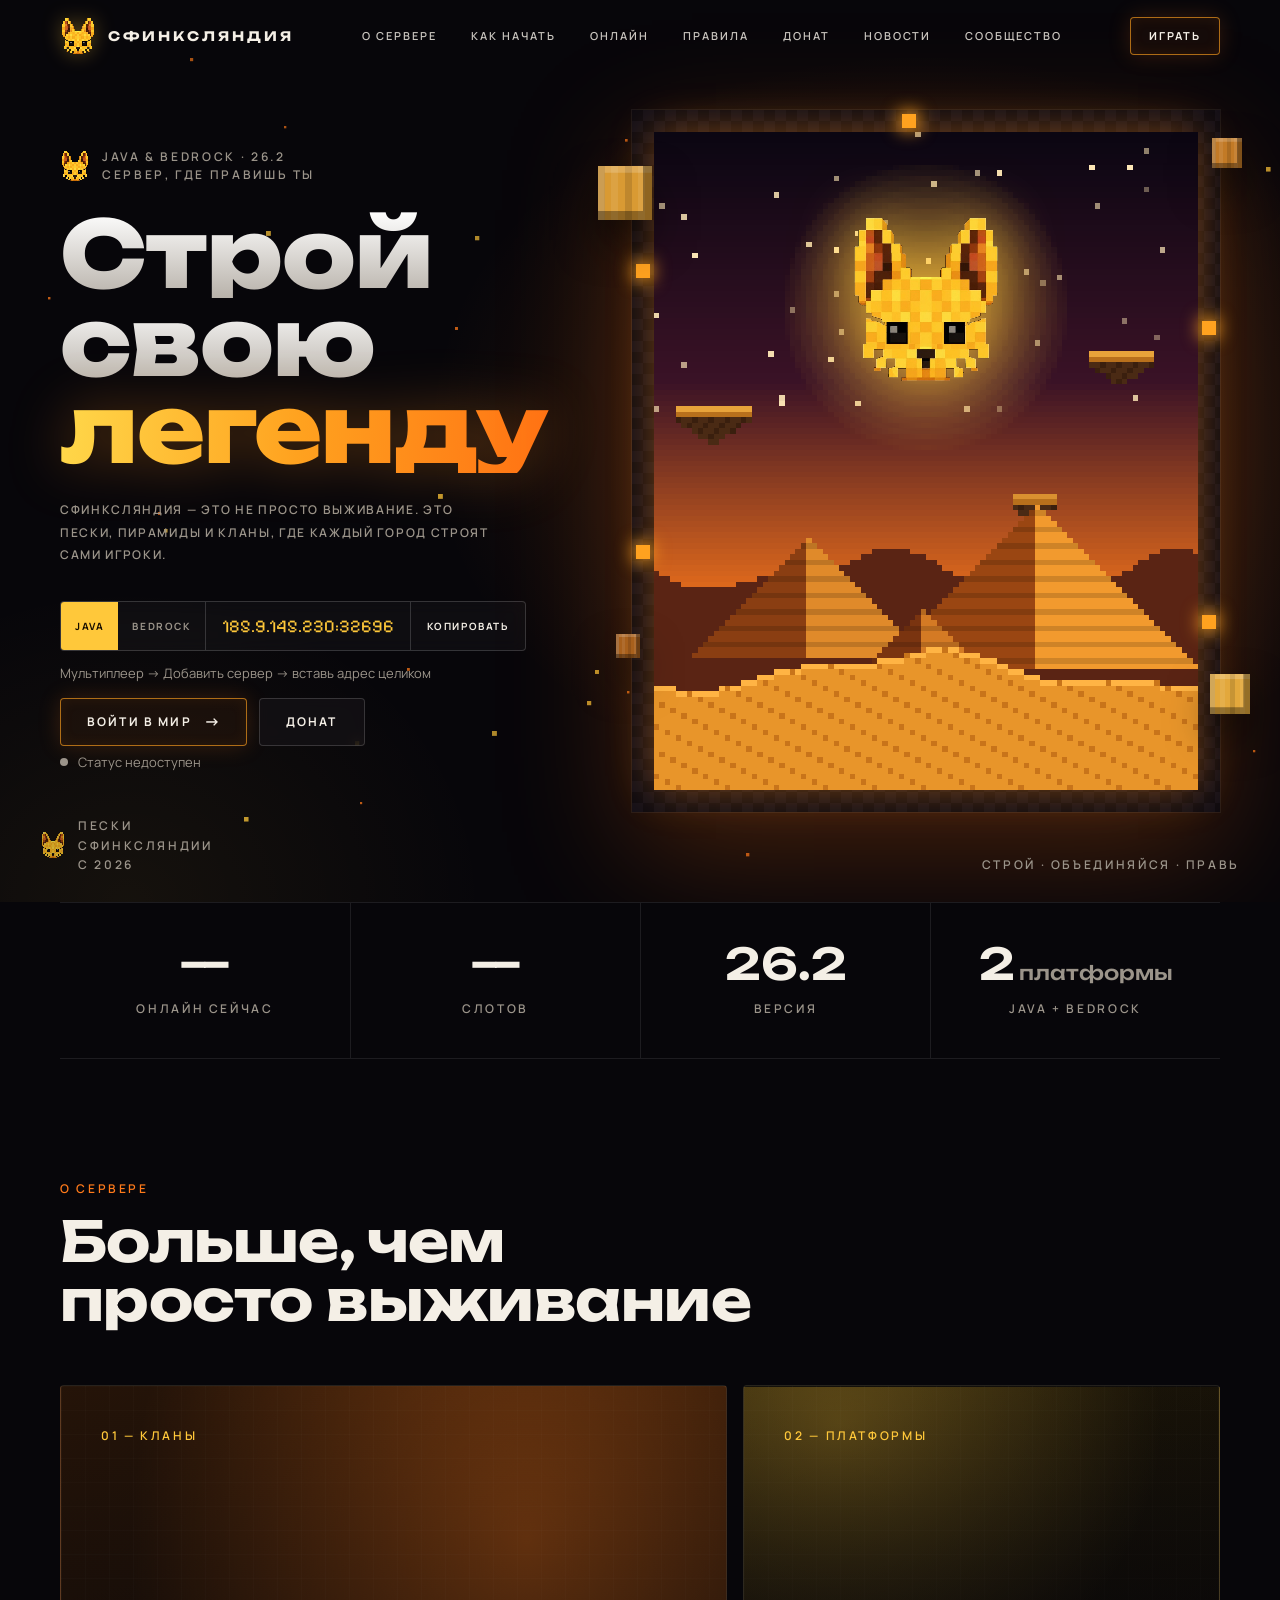
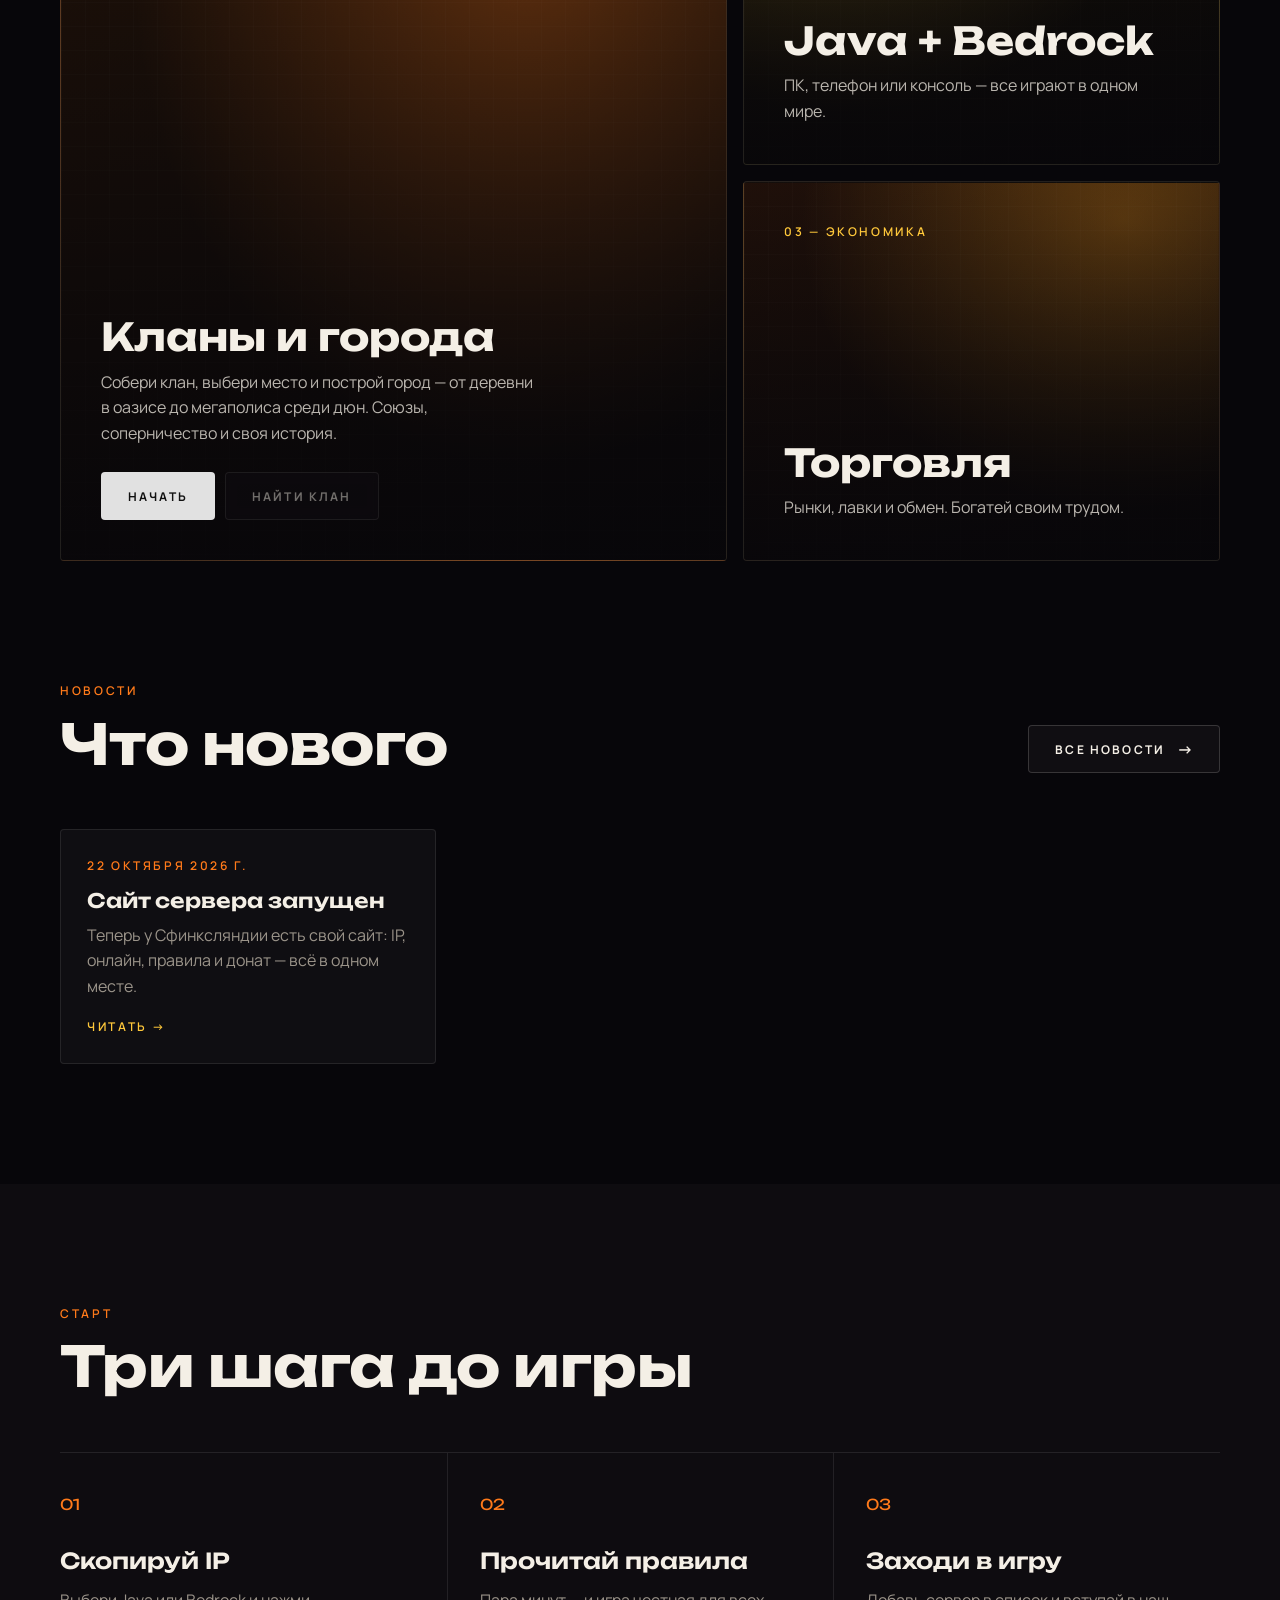
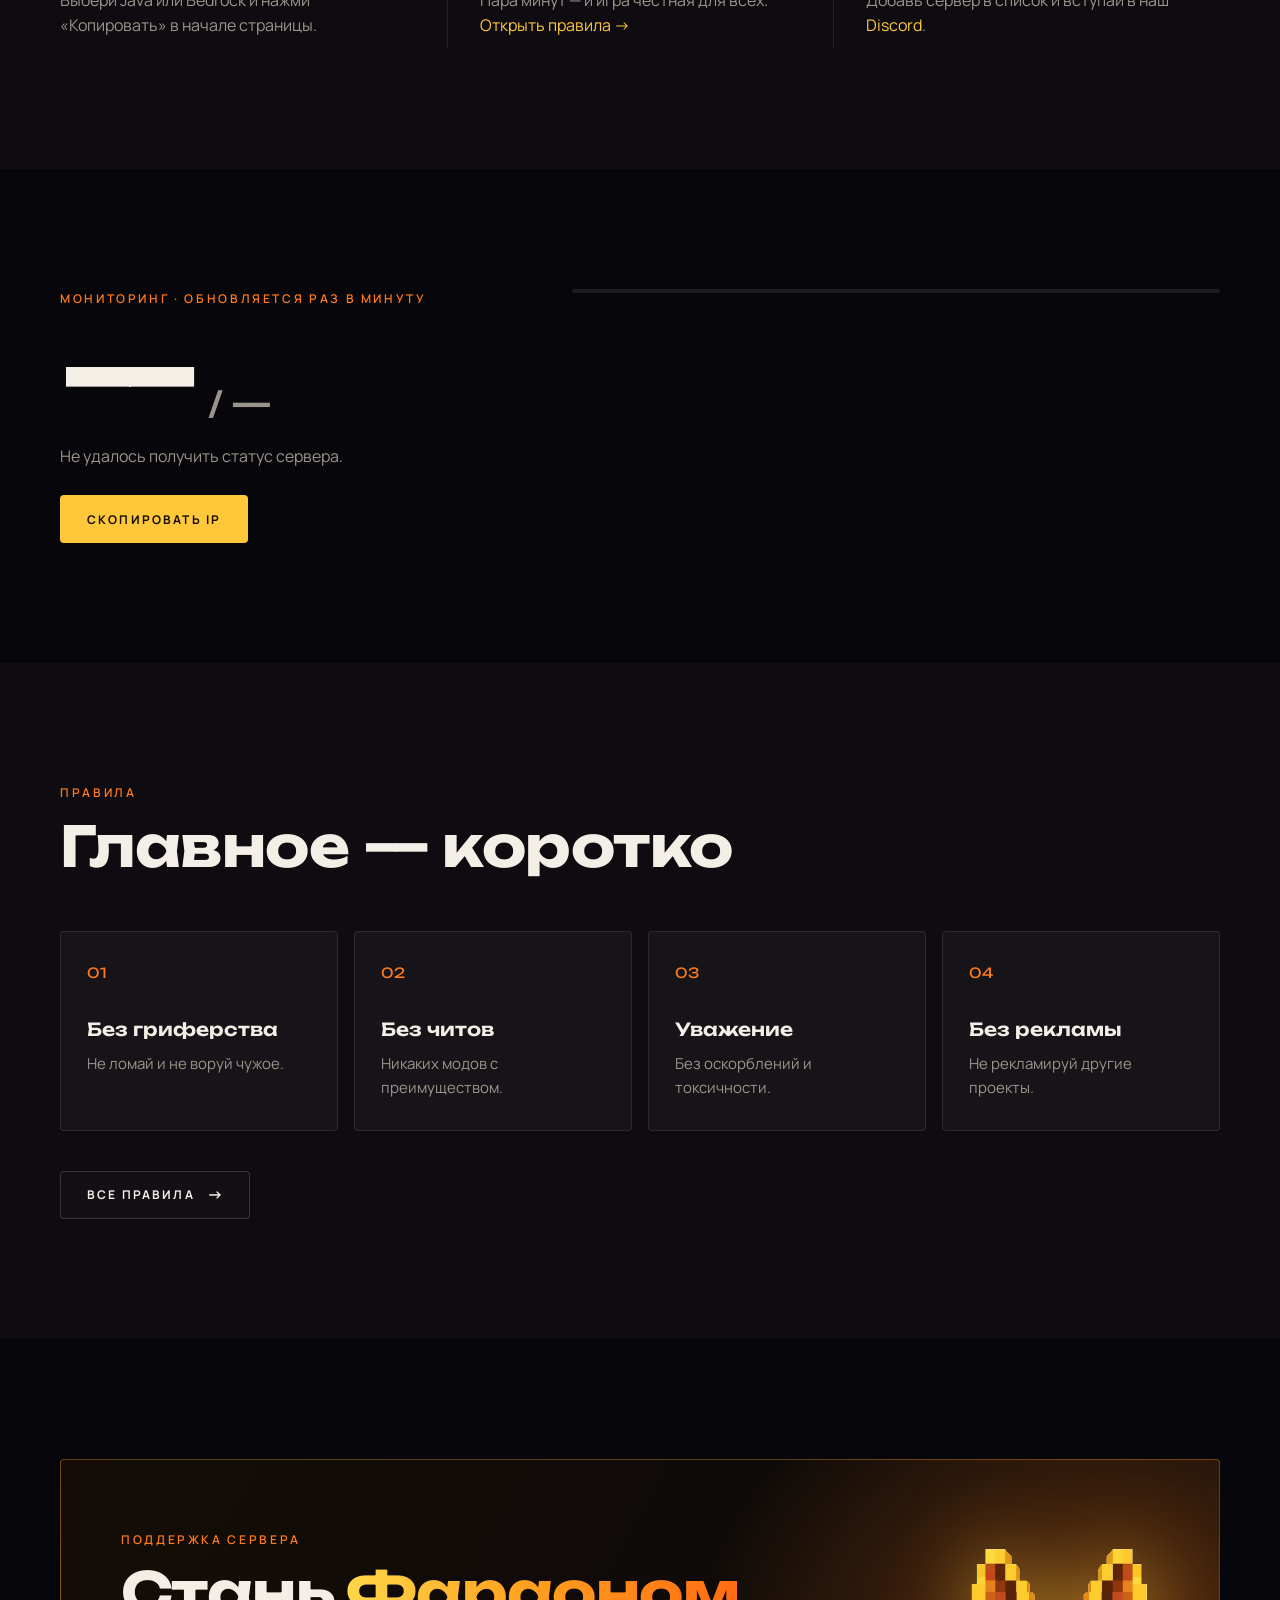
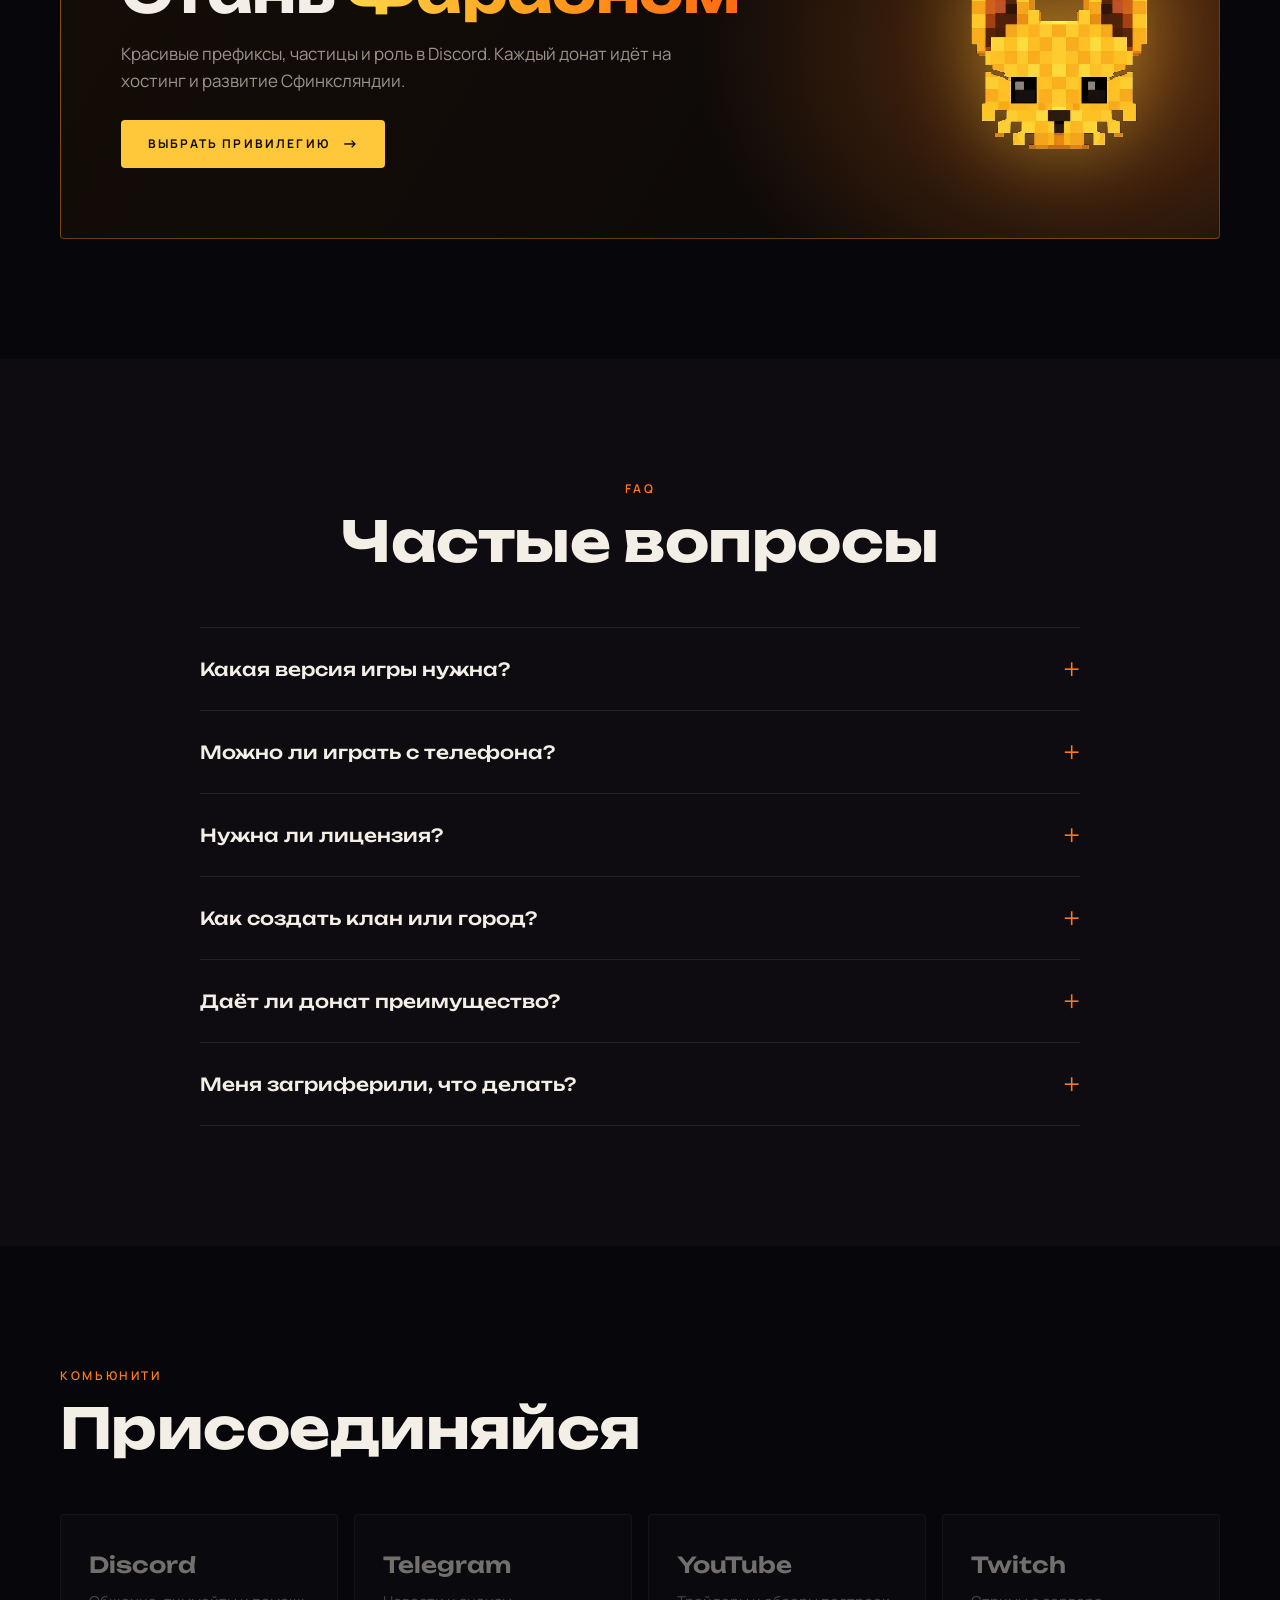
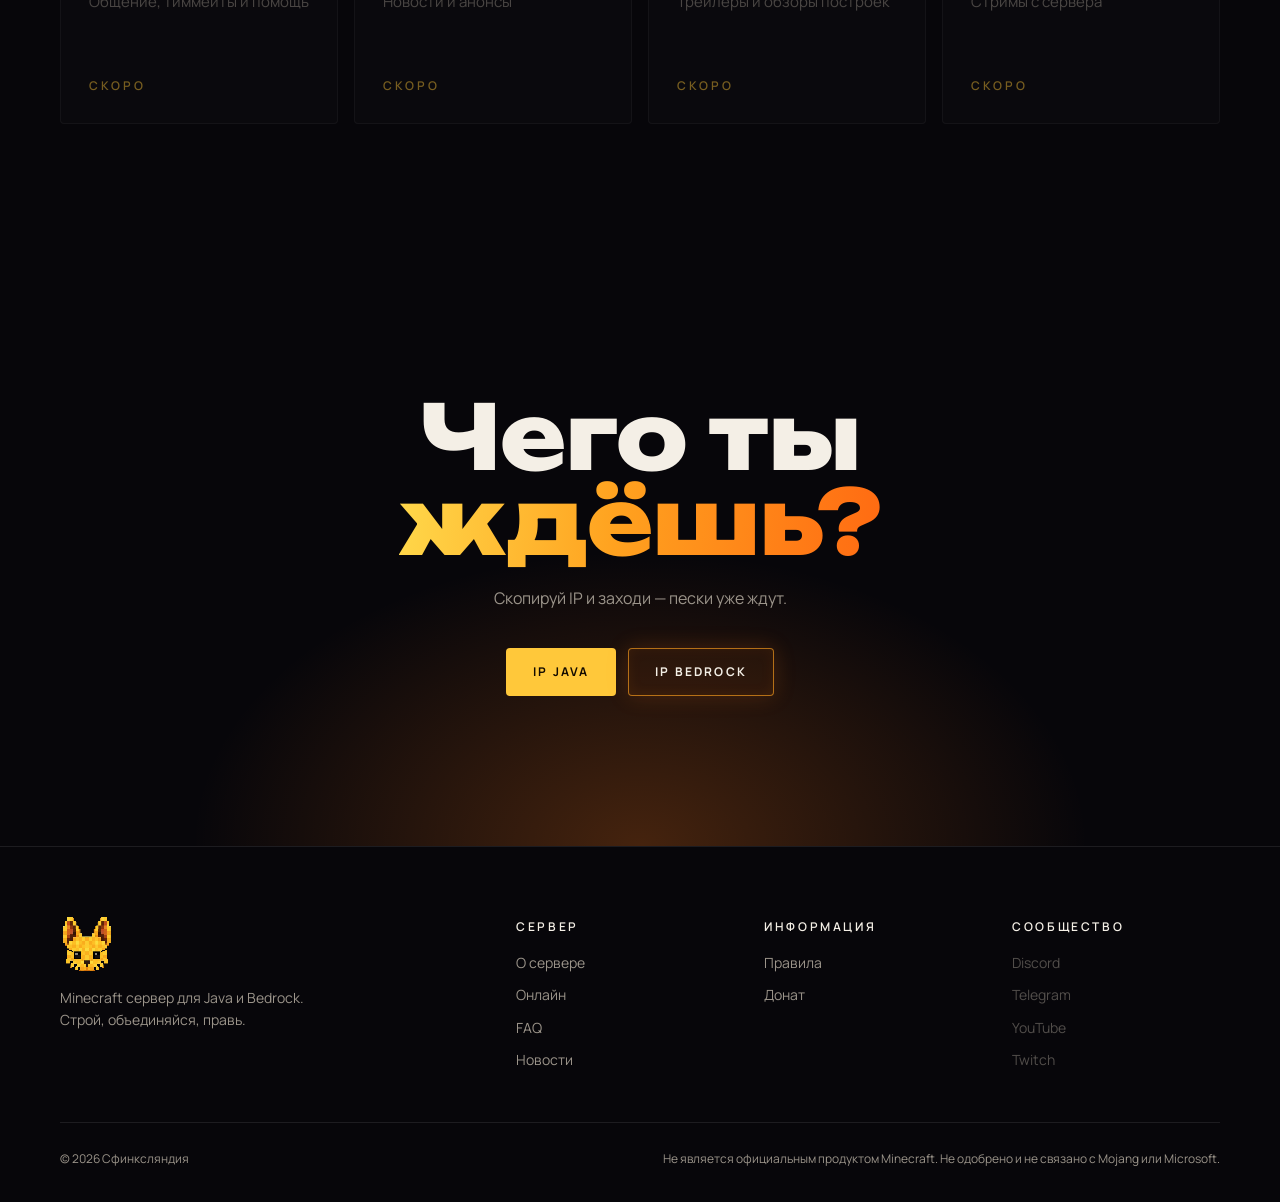
==== index.html @ c6acf118 "Сайт Сфинксляндии: главная, новости, правила, донат, админка Co-Authored-By: Claude Opus 5.5 <norepl" ====
<!doctype html>
<html lang="ru">
<head>
  <meta charset="utf-8">
  <meta name="viewport" content="width=device-width, initial-scale=1">
  <title>Сфинксляндия — Minecraft сервер</title>
  <meta name="description" content="Сфинксляндия — Minecraft сервер для Java и Bedrock. Выживание, кланы, города и своя легенда.">
  <meta name="theme-color" content="#07060a">
  <meta property="og:title" content="Сфинксляндия — Minecraft сервер">
  <meta property="og:image" content="img/logo.png">
  <link rel="icon" href="img/favicon.png" type="image/png">
  <link rel="apple-touch-icon" href="img/apple-touch-icon.png">
  <link rel="preconnect" href="https://fonts.googleapis.com">
  <link rel="preconnect" href="https://fonts.gstatic.com" crossorigin>
  <link href="https://fonts.googleapis.com/css2?family=Manrope:wght@400;500;600;700&family=Pixelify+Sans:wght@500&family=Unbounded:wght@500;600;700;800&display=swap" rel="stylesheet">
  <link rel="stylesheet" href="style.css">
</head>
<body>

<!-- ================= ШАПКА ================= -->
<header class="header">
  <div class="wrap">
    <a class="logo" href="index.html"><img src="img/logo.png" alt=""><span>Сфинксляндия</span></a>
    <nav class="nav" id="nav">
      <a href="#about">О сервере</a>
      <a href="#start">Как начать</a>
      <a href="#online">Онлайн</a>
      <a href="rules.html">Правила</a>
      <a href="donate.html">Донат</a>
      <a href="news.html">Новости</a>
      <a href="#community">Сообщество</a>
    </nav>
    <div class="header__right">
      <a class="btn btn--ghost" href="#play">Играть</a>
      <button class="burger" id="burger" aria-label="Меню"><span></span><span></span><span></span></button>
    </div>
  </div>
</header>

<!-- ================= HERO ================= -->
<section class="hero" id="play">
  <div class="hero__bg"></div>
  <canvas class="embers" id="embers"></canvas>

  <div class="wrap">
    <div>
      <div class="hero__badge caps">
        <img src="img/logo.png" alt="">
        <span>Java &amp; Bedrock · <span data-version></span><br><span data-t="hero.badge"></span></span>
      </div>
      <h1 class="hero__title">
        <span class="l1" data-t="hero.line1"></span>
        <span class="l1" data-t="hero.line2"></span>
        <span class="l2" data-t="hero.accent"></span>
      </h1>
      <p class="hero__text" data-t="hero.text"></p>

      <div class="ip-pill">
        <div class="ip-pill__tabs">
          <button class="ip-tab active" data-edition="java">Java</button>
          <button class="ip-tab" data-edition="bedrock">Bedrock</button>
        </div>
        <div class="ip-value" id="ip-value">—</div>
        <button class="ip-copy" data-copy="current">Копировать</button>
      </div>
      <p class="ip-hint" id="ip-hint"></p>
      <div class="hero__actions">
        <a class="btn btn--ghost" href="#start">Войти в мир <span class="arr">→</span></a>
        <a class="btn btn--dark" href="donate.html">Донат</a>
      </div>
      <div class="status"><span class="dot"></span><span id="status-text">Проверяем сервер…</span></div>
    </div>

    <div class="portal-wrap" aria-hidden="true">
      <div class="portal">
        <div class="portal__inner">
          <canvas id="scene"></canvas>
          <img class="portal__logo" src="img/logo.png" alt="">
        </div>
      </div>
      <i class="gem" style="left:4px;top:22%"></i>
      <i class="gem" style="left:4px;top:62%"></i>
      <i class="gem" style="right:4px;top:30%"></i>
      <i class="gem" style="right:4px;top:72%"></i>
      <i class="gem" style="left:46%;top:4px"></i>
      <span class="cube" style="--s:54px;left:-34px;top:8%"></span>
      <span class="cube" style="--s:30px;right:-22px;top:4%;animation-delay:-2s;--c:#c27a26"></span>
      <span class="cube" style="--s:40px;right:-30px;bottom:14%;animation-delay:-4s;--c:#e3a83c"></span>
      <span class="cube" style="--s:24px;left:-16px;bottom:22%;animation-delay:-1s;--c:#a8601c"></span>
    </div>
  </div>

  <div class="hero__corner hero__corner--l caps"><img src="img/logo.png" alt=""><span>Пески<br>Сфинксляндии<br>с 2026</span></div>
  <div class="hero__corner hero__corner--r caps">Строй · Объединяйся · Правь</div>
</section>

<!-- ================= ЦИФРЫ ================= -->
<div class="wrap">
  <div class="specs reveal">
    <div class="spec"><div class="spec__num" id="spec-online">—</div><div class="spec__label caps">онлайн сейчас</div></div>
    <div class="spec"><div class="spec__num" id="spec-max">—</div><div class="spec__label caps">слотов</div></div>
    <div class="spec"><div class="spec__num" data-version>—</div><div class="spec__label caps">версия</div></div>
    <div class="spec"><div class="spec__num">2<small>платформы</small></div><div class="spec__label caps">Java + Bedrock</div></div>
  </div>
</div>

<!-- ================= О СЕРВЕРЕ ================= -->
<section class="section" id="about">
  <div class="wrap">
    <div class="head reveal">
      <span class="head__label caps">О сервере</span>
      <h2 class="head__title">Больше, чем<br>просто выживание</h2>
    </div>

    <div class="showcase" id="features"></div>
  </div>
</section>

<!-- ================= НОВОСТИ ================= -->
<section class="section" id="news" style="padding-top:0">
  <div class="wrap">
    <div class="head head-row reveal">
      <div>
        <span class="head__label caps">Новости</span>
        <h2 class="head__title">Что нового</h2>
      </div>
      <a class="btn btn--dark" href="news.html">Все новости <span class="arr">→</span></a>
    </div>
    <div class="news-grid" id="news-list"></div>
  </div>
</section>

<!-- ================= КАК НАЧАТЬ ================= -->
<section class="section section--alt" id="start">
  <div class="wrap">
    <div class="head reveal">
      <span class="head__label caps">Старт</span>
      <h2 class="head__title">Три шага до игры</h2>
    </div>
    <div class="steps reveal">
      <div class="step">
        <div class="step__num">01</div>
        <h3>Скопируй IP</h3>
        <p>Выбери Java или Bedrock и нажми «Копировать» в начале страницы.</p>
      </div>
      <div class="step">
        <div class="step__num">02</div>
        <h3>Прочитай правила</h3>
        <p>Пара минут — и игра честная для всех. <a href="rules.html">Открыть правила →</a></p>
      </div>
      <div class="step">
        <div class="step__num">03</div>
        <h3>Заходи в игру</h3>
        <p>Добавь сервер в список и вступай в наш <a data-link="discord">Discord</a>.</p>
      </div>
    </div>
  </div>
</section>

<!-- ================= ОНЛАЙН ================= -->
<section class="section" id="online">
  <div class="wrap">
    <div class="online">
      <div class="reveal">
        <span class="head__label caps">Мониторинг · обновляется раз в минуту</span>
        <div class="online__big" id="online-big">—<small> / —</small></div>
        <p class="online__motd" id="online-motd">Загружаем…</p>
        <button class="btn btn--primary" data-copy="java">Скопировать IP</button>
      </div>
      <div class="reveal">
        <div class="bar"><div class="bar__fill" id="bar-fill"></div></div>
        <div class="players" id="players"></div>
      </div>
    </div>
  </div>
</section>

<!-- ================= ПРАВИЛА ================= -->
<section class="section section--alt" id="rules">
  <div class="wrap">
    <div class="head reveal">
      <span class="head__label caps">Правила</span>
      <h2 class="head__title">Главное — коротко</h2>
    </div>
    <div class="rules-grid reveal" id="rules-short"></div>
    <a class="btn btn--dark" href="rules.html">Все правила <span class="arr">→</span></a>
  </div>
</section>

<!-- ================= ДОНАТ-БАННЕР ================= -->
<section class="section">
  <div class="wrap">
    <div class="donate-banner reveal">
      <div>
        <span class="head__label caps" data-t="banner.label"></span>
        <h2 class="head__title"><span data-t="banner.title"></span> <span class="grad-text" data-t="banner.accent"></span></h2>
        <p class="head__sub" data-t="banner.text"></p>
        <div class="tile__actions"><a class="btn btn--primary" href="donate.html">Выбрать привилегию <span class="arr">→</span></a></div>
      </div>
      <img src="img/logo.png" alt="">
    </div>
  </div>
</section>

<!-- ================= FAQ ================= -->
<section class="section section--alt" id="faq">
  <div class="wrap">
    <div class="head head--center reveal">
      <span class="head__label caps">FAQ</span>
      <h2 class="head__title">Частые вопросы</h2>
    </div>
    <div class="faq reveal" id="faq-list"></div>
  </div>
</section>

<!-- ================= СООБЩЕСТВО ================= -->
<section class="section" id="community">
  <div class="wrap">
    <div class="head reveal">
      <span class="head__label caps">Комьюнити</span>
      <h2 class="head__title">Присоединяйся</h2>
    </div>
    <div class="socials reveal">
      <a class="social" data-link="discord"><span class="social__name">Discord</span><span class="social__desc">Общение, тиммейты и помощь</span><span class="social__go caps">Перейти →</span></a>
      <a class="social" data-link="telegram"><span class="social__name">Telegram</span><span class="social__desc">Новости и анонсы</span><span class="social__go caps">Перейти →</span></a>
      <a class="social" data-link="youtube"><span class="social__name">YouTube</span><span class="social__desc">Трейлеры и обзоры построек</span><span class="social__go caps">Перейти →</span></a>
      <a class="social" data-link="twitch"><span class="social__name">Twitch</span><span class="social__desc">Стримы с сервера</span><span class="social__go caps">Перейти →</span></a>
    </div>
  </div>
</section>

<!-- ================= CTA ================= -->
<section class="cta">
  <div class="wrap reveal">
    <h2>Чего ты<br><span class="grad-text">ждёшь?</span></h2>
    <p>Скопируй IP и заходи — пески уже ждут.</p>
    <div class="btns">
      <button class="btn btn--primary" data-copy="java">IP Java</button>
      <button class="btn btn--ghost" data-copy="bedrock">IP Bedrock</button>
    </div>
  </div>
</section>

<!-- ================= ПОДВАЛ ================= -->
<footer class="footer">
  <div class="wrap">
    <div class="footer__grid">
      <div class="footer__brand">
        <img src="img/logo.png" alt="">
        <p>Minecraft сервер для Java и Bedrock.<br>Строй, объединяйся, правь.</p>
      </div>
      <div><h4 class="caps">Сервер</h4><ul><li><a href="#about">О сервере</a></li><li><a href="#online">Онлайн</a></li><li><a href="#faq">FAQ</a></li><li><a href="news.html">Новости</a></li></ul></div>
      <div><h4 class="caps">Информация</h4><ul><li><a href="rules.html">Правила</a></li><li><a href="donate.html">Донат</a></li></ul></div>
      <div><h4 class="caps">Сообщество</h4><ul><li><a data-link="discord">Discord</a></li><li><a data-link="telegram">Telegram</a></li><li><a data-link="youtube">YouTube</a></li><li><a data-link="twitch">Twitch</a></li></ul></div>
    </div>
    <div class="footer__bottom">
      <span>© 2026 Сфинксляндия</span>
      <span>Не является официальным продуктом Minecraft. Не одобрено и не связано с Mojang или Microsoft.</span>
    </div>
  </div>
</footer>

<div class="toast" id="toast"></div>
<script>
  /* Загружаем свежий контент (без кэша) и затем скрипт сайта */
  (function () { var v = Date.now(), c = document.createElement("script");
    c.src = "data/content.js?v=" + v;
    c.onload = c.onerror = function () { var m = document.createElement("script"); m.src = "script.js?v=" + v; document.body.appendChild(m); };
    document.body.appendChild(c); })();
</script>
</body>
</html>
---- style.css ----
/* =========================================================
   Сфинксляндия — стили сайта
   Цвета и шрифты меняются здесь, в :root
   ========================================================= */
:root {
  --bg: #07060a;
  --bg-2: #0e0c10;
  --panel: rgba(255,255,255,.035);
  --line: rgba(255,255,255,.09);
  --line-2: rgba(255,255,255,.16);
  --text: #f4efe6;
  --muted: #9b948a;
  --yellow: #ffc83a;
  --orange: #ff7a1a;
  --amber: #ffa21f;
  --green: #4fd36b;
  --red: #ff5050;
  --grad: linear-gradient(95deg, #ffd84a 0%, #ffa21f 45%, #ff6a12 100%);
  --head: "Unbounded", "Arial Black", sans-serif;
  --body: "Manrope", system-ui, -apple-system, "Segoe UI", sans-serif;
  --pixel: "Pixelify Sans", "Courier New", monospace;
  --wrap: 1240px;
  --r: 4px;
}

* { box-sizing: border-box; margin: 0; padding: 0; }
html { scroll-behavior: smooth; }
body {
  background: var(--bg); color: var(--text);
  font-family: var(--body); font-size: 16px; line-height: 1.6;
  -webkit-font-smoothing: antialiased; overflow-x: hidden;
}
img, svg, canvas { display: block; max-width: 100%; }
a { color: inherit; text-decoration: none; }
button { font: inherit; color: inherit; }
.wrap { width: 100%; max-width: var(--wrap); margin: 0 auto; padding: 0 16px; }
@media (min-width: 760px) { .wrap { padding: 0 40px; } }

.caps { text-transform: uppercase; letter-spacing: .22em; font-size: 12px; font-weight: 600; }
.muted { color: var(--muted); }
.grad-text { background: var(--grad); -webkit-background-clip: text; background-clip: text; color: transparent; }

/* ---------- Кнопки ---------- */
.btn {
  display: inline-flex; align-items: center; justify-content: center; gap: 12px;
  min-height: 48px; padding: 0 26px; border-radius: var(--r); border: 1px solid transparent;
  text-transform: uppercase; letter-spacing: .18em; font-size: 12px; font-weight: 700;
  cursor: pointer; transition: background .2s, border-color .2s, color .2s, box-shadow .2s, transform .1s;
  white-space: nowrap;
}
.btn:active { transform: translateY(1px); }
.btn--primary { background: var(--yellow); color: #140c00; }
.btn--primary:hover { background: #ffd65e; box-shadow: 0 0 30px rgba(255,200,58,.35); }
.btn--ghost { border-color: rgba(255,162,31,.65); color: var(--text); background: rgba(255,122,26,.06); box-shadow: 0 0 22px rgba(255,122,26,.18), inset 0 0 14px rgba(255,122,26,.08); }
.btn--ghost:hover { border-color: var(--yellow); box-shadow: 0 0 34px rgba(255,162,31,.35), inset 0 0 18px rgba(255,122,26,.14); }
.btn--light { background: rgba(255,255,255,.88); color: #111; }
.btn--light:hover { background: #fff; }
.btn--dark { background: rgba(20,18,22,.75); color: var(--text); border-color: var(--line-2); backdrop-filter: blur(6px); }
.btn--dark:hover { border-color: var(--text); }
.btn .arr { font-size: 16px; letter-spacing: 0; transition: transform .2s; }
.btn:hover .arr { transform: translateX(4px); }
.btn--block { width: 100%; }

/* ---------- Шапка ---------- */
.header { position: fixed; inset: 0 0 auto; z-index: 60; transition: background .3s, border-color .3s; border-bottom: 1px solid transparent; }
.header.scrolled, .header.solid { background: rgba(7,6,10,.82); backdrop-filter: blur(14px); border-color: var(--line); }
.header .wrap { display: flex; align-items: center; justify-content: space-between; height: 72px; gap: 20px; }
.logo { display: flex; align-items: center; gap: 12px; }
.logo img { width: 36px; height: 36px; image-rendering: pixelated; filter: drop-shadow(0 0 10px rgba(255,200,58,.35)); }
.logo span { font-family: var(--head); font-weight: 700; font-size: 13px; letter-spacing: .24em; text-transform: uppercase; }
.nav { display: flex; gap: 6px; }
.nav a { padding: 8px 14px; border-radius: var(--r); text-transform: uppercase; letter-spacing: .18em; font-size: 11px; font-weight: 600; color: rgba(244,239,230,.82); transition: background .2s, color .2s; }
.nav a:hover { background: rgba(255,255,255,.07); color: var(--text); }
.nav a.active { color: var(--yellow); }
.header__right { display: flex; align-items: center; gap: 10px; }
.header__right .btn { min-height: 38px; padding: 0 18px; font-size: 11px; }
.burger { display: none; width: 42px; height: 38px; background: rgba(255,255,255,.06); border: 0; border-radius: var(--r); cursor: pointer; }
.burger span { display: block; width: 18px; height: 2px; background: var(--text); margin: 4px auto; }

/* ---------- HERO ---------- */
.hero { position: relative; min-height: 100vh; min-height: 100svh; display: flex; align-items: center; overflow: hidden; padding: 110px 0 90px; }
.hero__bg { position: absolute; inset: 0; z-index: 0;
  background:
    radial-gradient(ellipse 55% 60% at 72% 48%, rgba(255,122,26,.20), transparent 70%),
    radial-gradient(ellipse 40% 50% at 10% 100%, rgba(255,200,58,.06), transparent 70%),
    var(--bg); }
.embers { position: absolute; inset: 0; width: 100%; height: 100%; z-index: 1; pointer-events: none; }
.hero .wrap { position: relative; z-index: 2; display: grid; grid-template-columns: minmax(0, .95fr) minmax(0, 1.05fr); gap: 40px; align-items: center; }

.hero__badge { display: flex; align-items: center; gap: 12px; margin-bottom: 26px; color: var(--muted); line-height: 1.5; }
.hero__badge img { width: 30px; height: 30px; image-rendering: pixelated; }
.hero__title { font-family: var(--head); font-weight: 800; line-height: .95; letter-spacing: -.01em; font-size: clamp(46px, 7.2vw, 104px); margin-bottom: 26px; }
.hero__title .l1 { background: linear-gradient(180deg, #ffffff, #b8b2aa); -webkit-background-clip: text; background-clip: text; color: transparent; display: block; }
.hero__title .l2 { display: block; background: var(--grad); -webkit-background-clip: text; background-clip: text; color: transparent; filter: drop-shadow(0 0 28px rgba(255,140,30,.35)); }
.hero__text { max-width: 440px; color: var(--muted); text-transform: uppercase; letter-spacing: .14em; font-size: 12px; font-weight: 600; line-height: 1.9; margin-bottom: 34px; }

.ip-pill { display: inline-flex; align-items: stretch; border: 1px solid var(--line-2); border-radius: var(--r); overflow: hidden; background: rgba(255,255,255,.03); backdrop-filter: blur(8px); max-width: 100%; }
.ip-pill__tabs { display: flex; border-right: 1px solid var(--line-2); }
.ip-tab { padding: 0 14px; background: none; border: 0; cursor: pointer; text-transform: uppercase; letter-spacing: .16em; font-size: 10px; font-weight: 700; color: var(--muted); }
.ip-tab.active { color: #140c00; background: var(--yellow); }
.ip-value { display: flex; align-items: center; padding: 0 16px; font-family: var(--pixel); font-size: 18px; color: var(--yellow); white-space: nowrap; min-width: 0; overflow-x: auto; }
.ip-copy { padding: 0 16px; border: 0; border-left: 1px solid var(--line-2); background: none; cursor: pointer; text-transform: uppercase; letter-spacing: .16em; font-size: 10px; font-weight: 700; min-height: 48px; }
.ip-copy:hover { background: rgba(255,255,255,.07); }
.hero__actions { display: flex; flex-wrap: wrap; gap: 12px; margin-top: 14px; }
.ip-hint { color: var(--muted); font-size: 13px; margin-top: 12px; min-height: 20px; }
.status { display: inline-flex; align-items: center; gap: 10px; font-size: 13px; color: var(--muted); margin-top: 6px; }
.dot { width: 8px; height: 8px; border-radius: 50%; background: var(--muted); flex: none; }
.dot.on { background: var(--green); box-shadow: 0 0 10px var(--green); animation: pulse 2s infinite; }
.dot.off { background: var(--red); }
@keyframes pulse { 50% { opacity: .45; } }

/* Портал */
.portal-wrap { position: relative; aspect-ratio: 5 / 6; max-height: 78vh; width: 100%; margin-left: auto; }
.portal {
  position: absolute; inset: 0; padding: 22px;
  background:
    repeating-conic-gradient(#141018 0 25%, #0d0a10 0 50%) 0 0 / 22px 22px;
  box-shadow: 0 0 0 1px rgba(255,255,255,.06), 0 40px 120px rgba(255,110,20,.25);
}
.gem { position: absolute; width: 14px; height: 14px; background: var(--amber); box-shadow: 0 0 16px 4px rgba(255,162,31,.7); z-index: 2; animation: gem 3s ease-in-out infinite; }
@keyframes gem { 50% { box-shadow: 0 0 6px 1px rgba(255,162,31,.4); opacity: .75; } }
.portal__inner { position: relative; width: 100%; height: 100%; overflow: hidden; box-shadow: inset 0 0 60px rgba(0,0,0,.6), 0 0 40px rgba(255,140,30,.45); }
.portal__inner canvas { width: 100%; height: 100%; image-rendering: pixelated; }
.portal__logo { position: absolute; left: 50%; top: 13%; width: 30%; transform: translateX(-50%); image-rendering: pixelated; filter: drop-shadow(0 0 30px rgba(255,200,58,.75)); animation: float 5s ease-in-out infinite; }
@keyframes float { 50% { transform: translate(-50%, -12px); } }
.cube { position: absolute; z-index: 3; width: var(--s, 40px); height: var(--s, 40px); animation: drift 7s ease-in-out infinite;
  background:
    linear-gradient(90deg, rgba(0,0,0,.12) 25%, transparent 25% 50%, rgba(255,255,255,.08) 50% 75%, transparent 75%) 0 0 / 50% 50%,
    var(--c, #d99a33);
  box-shadow: inset calc(var(--s, 40px) / -6) calc(var(--s, 40px) / -6) 0 rgba(0,0,0,.35), inset calc(var(--s, 40px) / 8) calc(var(--s, 40px) / 8) 0 rgba(255,255,255,.18), 0 20px 40px rgba(0,0,0,.5); }
@keyframes drift { 50% { transform: translateY(-16px) rotate(4deg); } }

.hero__corner { position: absolute; z-index: 2; bottom: 28px; color: var(--muted); }
.hero__corner--l { left: 40px; display: flex; gap: 12px; align-items: center; line-height: 1.6; }
.hero__corner--r { right: 40px; }
.hero__corner--l img { width: 26px; opacity: .8; image-rendering: pixelated; }

/* ---------- Секции ---------- */
.section { padding: 120px 0; position: relative; }
.section--alt { background: var(--bg-2); }
.head { margin-bottom: 56px; }
.head--center { text-align: center; }
.head__label { color: var(--orange); margin-bottom: 14px; display: block; }
.head__title { font-family: var(--head); font-weight: 700; font-size: clamp(30px, 4.4vw, 56px); line-height: 1.05; letter-spacing: -.01em; }
.head__sub { color: var(--muted); max-width: 560px; margin-top: 18px; font-size: 17px; }
.head--center .head__sub { margin-left: auto; margin-right: auto; }

/* ---------- Статистика (в стиле Tesla) ---------- */
.specs { display: grid; grid-template-columns: repeat(4, 1fr); border-top: 1px solid var(--line); border-bottom: 1px solid var(--line); }
.spec { padding: 40px 20px; text-align: center; }
.spec + .spec { border-left: 1px solid var(--line); }
.spec__num { font-family: var(--head); font-weight: 600; font-size: clamp(28px, 3.4vw, 44px); line-height: 1; }
.spec__num small { font-size: .45em; color: var(--muted); font-weight: 500; margin-left: 4px; }
.spec__label { color: var(--muted); margin-top: 12px; }

/* ---------- Витрина (большие панели) ---------- */
.showcase { display: grid; grid-template-columns: 1.4fr 1fr; grid-auto-rows: minmax(380px, auto); gap: 16px; }
.tile {
  position: relative; overflow: hidden; border-radius: var(--r);
  display: flex; flex-direction: column; justify-content: space-between; padding: 40px;
  background-color: #120e0b; background-size: cover; background-position: center;
  border: 1px solid var(--line); isolation: isolate;
}
.tile::before { content: ""; position: absolute; inset: 0; z-index: -1; background: linear-gradient(180deg, rgba(7,6,10,.15) 0%, rgba(7,6,10,.85) 100%); }
.tile::after { /* пиксельный узор (если нет картинки) */
  content: ""; position: absolute; inset: 0; z-index: -2; opacity: .55;
  background-image: linear-gradient(rgba(255,255,255,.04) 1px, transparent 1px), linear-gradient(90deg, rgba(255,255,255,.04) 1px, transparent 1px);
  background-size: 24px 24px;
}
.tile--big { grid-row: span 2; }
.tile__label { color: var(--yellow); }
.tile h3 { font-family: var(--head); font-weight: 700; font-size: clamp(26px, 3vw, 40px); line-height: 1.05; margin: 10px 0 12px; }
.tile p { color: rgba(244,239,230,.75); max-width: 440px; }
.tile__actions { display: flex; gap: 10px; flex-wrap: wrap; margin-top: 26px; }
/* Фон плитки: картинка из админки (--img) или градиент */
.tile { --img: none; --tg: radial-gradient(ellipse at 70% 20%, rgba(255,122,26,.45), transparent 60%), linear-gradient(160deg, #2a1608, #0b0907);
  background-image: var(--img), var(--tg); }
.tile:nth-child(3n+2) { --tg: radial-gradient(ellipse at 20% 10%, rgba(255,200,58,.35), transparent 60%), linear-gradient(160deg, #221a08, #0b0907); }
.tile:nth-child(3n+3) { --tg: radial-gradient(ellipse at 80% 10%, rgba(255,162,31,.35), transparent 60%), linear-gradient(160deg, #24120a, #0b0907); }

/* ---------- Новости ---------- */
.news-grid { display: grid; grid-template-columns: repeat(3, 1fr); gap: 16px; }
.news-grid--page { grid-template-columns: 1fr; max-width: 860px; gap: 24px; }
.news-card { border: 1px solid var(--line); border-radius: var(--r); background: var(--panel); overflow: hidden; display: flex; flex-direction: column; scroll-margin-top: 100px; }
.news-card__img { aspect-ratio: 16 / 9; overflow: hidden; background: #000; }
.news-card__img img { width: 100%; height: 100%; object-fit: cover; transition: transform .5s; }
.news-card:hover .news-card__img img { transform: scale(1.04); }
.news-card__body { padding: 26px; display: flex; flex-direction: column; flex: 1; }
.news-card__date { color: var(--orange); margin-bottom: 12px; }
.news-card h3 { font-family: var(--head); font-weight: 600; font-size: 20px; line-height: 1.25; margin-bottom: 10px; }
.news-card p { color: var(--muted); }
.news-card p.clamp { display: -webkit-box; -webkit-line-clamp: 3; -webkit-box-orient: vertical; overflow: hidden; }
.news-card__more { margin-top: auto; padding-top: 18px; color: var(--yellow); }
.news-grid--page .news-card h3 { font-size: 26px; }
.head-row { display: flex; justify-content: space-between; align-items: end; gap: 20px; flex-wrap: wrap; }

/* ---------- Шаги ---------- */
.steps { display: grid; grid-template-columns: repeat(3, 1fr); gap: 0; border-top: 1px solid var(--line); }
.step { padding: 40px 32px 10px 0; }
.step + .step { padding-left: 32px; border-left: 1px solid var(--line); }
.step__num { font-family: var(--head); font-size: 15px; color: var(--orange); margin-bottom: 26px; }
.step h3 { font-family: var(--head); font-weight: 600; font-size: 22px; margin-bottom: 10px; }
.step p { color: var(--muted); }
.step a { color: var(--yellow); }

/* ---------- Онлайн ---------- */
.online { display: grid; grid-template-columns: 1fr 1.4fr; gap: 50px; align-items: start; }
.online__big { font-family: var(--head); font-weight: 800; font-size: clamp(64px, 9vw, 130px); line-height: .9; }
.online__big small { font-size: .3em; color: var(--muted); font-weight: 500; }
.online__motd { color: var(--muted); margin: 18px 0 26px; }
.bar { height: 4px; background: var(--line); border-radius: 2px; overflow: hidden; margin-bottom: 26px; }
.bar__fill { height: 100%; width: 0; background: var(--grad); transition: width .9s; }
.players { display: grid; grid-template-columns: repeat(auto-fill, minmax(160px, 1fr)); gap: 8px; }
.player { display: flex; align-items: center; gap: 10px; padding: 10px; border: 1px solid var(--line); border-radius: var(--r); background: var(--panel); font-size: 14px; overflow: hidden; }
.player img { width: 26px; height: 26px; image-rendering: pixelated; border-radius: 2px; flex: none; }
.player span { overflow: hidden; text-overflow: ellipsis; white-space: nowrap; }
.players-empty { color: var(--muted); padding: 28px; border: 1px dashed var(--line-2); border-radius: var(--r); text-align: center; grid-column: 1 / -1; }

/* ---------- Правила ---------- */
.rules-grid { display: grid; grid-template-columns: repeat(4, 1fr); gap: 16px; margin-bottom: 40px; }
.rule { padding: 30px 26px; border: 1px solid var(--line); border-radius: var(--r); background: var(--panel); }
.rule__n { font-family: var(--head); color: var(--orange); font-size: 14px; margin-bottom: 30px; display: block; }
.rule h4 { font-family: var(--head); font-weight: 600; font-size: 18px; margin-bottom: 8px; }
.rule p { color: var(--muted); font-size: 15px; }
.center { text-align: center; }

.page-hero { padding: 160px 0 60px; border-bottom: 1px solid var(--line); background: radial-gradient(ellipse 60% 80% at 50% 0%, rgba(255,122,26,.16), transparent 70%); }
.rules-page { padding: 60px 0 120px; }
.rules-group { display: grid; grid-template-columns: 280px 1fr; gap: 40px; padding: 40px 0; border-bottom: 1px solid var(--line); }
.rules-group h2 { font-family: var(--head); font-weight: 600; font-size: 22px; position: sticky; top: 100px; align-self: start; }
.rules-group h2 span { display: block; color: var(--orange); font-size: 13px; margin-bottom: 8px; }
.rules-list { list-style: none; display: grid; gap: 4px; }
.rules-list li { padding: 18px 0; border-bottom: 1px solid var(--line); display: grid; grid-template-columns: 50px 1fr; }
.rules-list li:last-child { border-bottom: 0; }
.rules-list b { color: var(--yellow); font-family: var(--head); font-size: 13px; padding-top: 3px; }
.rules-list .punish { display: block; color: var(--muted); font-size: 13px; margin-top: 6px; text-transform: uppercase; letter-spacing: .12em; }

/* ---------- FAQ ---------- */
.faq { max-width: 880px; margin: 0 auto; border-top: 1px solid var(--line); }
.faq details { border-bottom: 1px solid var(--line); }
.faq summary { list-style: none; cursor: pointer; padding: 26px 0; font-family: var(--head); font-weight: 500; font-size: 18px; display: flex; justify-content: space-between; gap: 20px; align-items: center; }
.faq summary::-webkit-details-marker { display: none; }
.faq summary::after { content: "+"; font-family: var(--body); font-weight: 300; font-size: 30px; color: var(--orange); transition: transform .25s; line-height: 1; }
.faq details[open] summary::after { transform: rotate(45deg); }
.faq .answer { color: var(--muted); padding: 0 0 26px; max-width: 700px; }

/* ---------- Сообщество ---------- */
.socials { display: grid; grid-template-columns: repeat(4, 1fr); gap: 16px; }
.social { position: relative; padding: 32px 28px 28px; border: 1px solid var(--line); border-radius: var(--r); background: var(--panel); transition: border-color .2s, transform .2s, background .2s; display: flex; flex-direction: column; min-height: 210px; }
.social:hover { border-color: rgba(255,162,31,.6); background: rgba(255,162,31,.05); transform: translateY(-4px); }
.social__name { font-family: var(--head); font-weight: 600; font-size: 22px; }
.social__desc { color: var(--muted); font-size: 15px; margin-top: 8px; }
.social__go { margin-top: auto; padding-top: 20px; color: var(--yellow); }
.social.is-empty { opacity: .45; pointer-events: none; }
a.is-empty { cursor: default; }
.btn.is-empty { opacity: .45; pointer-events: none; }
.footer a.is-empty, .rules-list a.is-empty { opacity: .5; }

/* ---------- Донат-баннер на главной ---------- */
.donate-banner { position: relative; overflow: hidden; border-radius: var(--r); border: 1px solid rgba(255,162,31,.35); padding: 70px 60px; display: grid; grid-template-columns: 1fr auto; gap: 40px; align-items: center;
  background: radial-gradient(ellipse 50% 120% at 90% 50%, rgba(255,122,26,.35), transparent 70%), linear-gradient(120deg, #140d07, #0a0809); }
.donate-banner img { width: 200px; image-rendering: pixelated; filter: drop-shadow(0 0 40px rgba(255,200,58,.5)); animation: float2 5s ease-in-out infinite; }
@keyframes float2 { 50% { transform: translateY(-10px); } }

/* ---------- CTA ---------- */
.cta { text-align: center; padding: 150px 0; position: relative; overflow: hidden;
  background: radial-gradient(ellipse 50% 70% at 50% 100%, rgba(255,122,26,.25), transparent 70%), var(--bg); }
.cta h2 { font-family: var(--head); font-weight: 800; font-size: clamp(40px, 7vw, 96px); line-height: .95; margin-bottom: 22px; }
.cta p { color: var(--muted); margin-bottom: 36px; }
.cta .btns { display: flex; gap: 12px; justify-content: center; flex-wrap: wrap; }

/* ---------- Подвал ---------- */
.footer { border-top: 1px solid var(--line); padding: 70px 0 34px; color: var(--muted); font-size: 14px; }
.footer__grid { display: grid; grid-template-columns: 2fr 1fr 1fr 1fr; gap: 40px; margin-bottom: 50px; }
.footer h4 { color: var(--text); margin-bottom: 16px; }
.footer ul { list-style: none; display: grid; gap: 10px; }
.footer a:hover { color: var(--yellow); }
.footer__brand img { width: 54px; image-rendering: pixelated; margin-bottom: 16px; }
.footer__bottom { border-top: 1px solid var(--line); padding-top: 26px; display: flex; flex-wrap: wrap; justify-content: space-between; gap: 12px; font-size: 12px; }

/* ---------- ДОНАТ: страница-конфигуратор ---------- */
.donate { display: grid; grid-template-columns: minmax(0, 1.25fr) minmax(0, 1fr); min-height: 100vh; }
.donate__stage { position: sticky; top: 0; height: 100vh; display: flex; flex-direction: column; align-items: center; justify-content: center; overflow: hidden; padding: 100px 40px 40px;
  background: radial-gradient(ellipse 55% 50% at 50% 45%, var(--glow, rgba(255,122,26,.35)), transparent 70%), var(--bg); transition: background .4s; }
.donate__stage::before { content: ""; position: absolute; inset: 0; opacity: .5; pointer-events: none;
  background-image: linear-gradient(rgba(255,255,255,.035) 1px, transparent 1px), linear-gradient(90deg, rgba(255,255,255,.035) 1px, transparent 1px); background-size: 40px 40px;
  mask-image: radial-gradient(ellipse at center, #000 30%, transparent 75%); -webkit-mask-image: radial-gradient(ellipse at center, #000 30%, transparent 75%); }
.donate__logo { position: relative; width: min(46%, 320px); image-rendering: pixelated; filter: drop-shadow(0 0 50px var(--glow-solid, #ff7a1a)); animation: float2 5s ease-in-out infinite; transition: filter .4s; }
.donate__rank { position: relative; font-family: var(--head); font-weight: 800; font-size: clamp(42px, 6vw, 88px); line-height: 1; margin-top: 36px; text-align: center; }
.donate__rank-sub { position: relative; color: var(--muted); margin-top: 14px; }
.donate__specs { position: relative; display: flex; gap: 0; margin-top: 44px; }
.donate__specs div { padding: 0 30px; text-align: center; }
.donate__specs div + div { border-left: 1px solid var(--line-2); }
.donate__specs b { display: block; font-family: var(--head); font-weight: 600; font-size: 24px; }
.donate__specs span { color: var(--muted); }

.donate__panel { padding: 120px 48px 60px; border-left: 1px solid var(--line); background: var(--bg-2); }
.donate__panel h1 { font-family: var(--head); font-weight: 700; font-size: 34px; line-height: 1.1; margin-bottom: 10px; }
.donate__panel > p { color: var(--muted); margin-bottom: 34px; }
.tiers { display: grid; gap: 10px; margin-bottom: 30px; }
.tier { display: flex; align-items: center; justify-content: space-between; gap: 16px; padding: 18px 20px; border: 1px solid var(--line-2); border-radius: var(--r); cursor: pointer; background: none; text-align: left; width: 100%; transition: border-color .2s, background .2s, box-shadow .2s; }
.tier:hover { border-color: rgba(255,255,255,.35); }
.tier.active { border-color: var(--c, var(--yellow)); background: rgba(255,255,255,.03); box-shadow: 0 0 0 1px var(--c, var(--yellow)) inset; }
.tier__name { font-family: var(--head); font-weight: 600; font-size: 17px; display: flex; align-items: center; gap: 12px; }
.tier__name i { width: 12px; height: 12px; background: var(--c); box-shadow: 0 0 10px var(--c); flex: none; }
.tier__tag { font-family: var(--body); font-size: 10px; font-weight: 700; letter-spacing: .14em; text-transform: uppercase; color: #140c00; background: var(--yellow); padding: 3px 7px; border-radius: 2px; }
.tier__price { font-family: var(--head); font-weight: 500; font-size: 16px; white-space: nowrap; }
.tier__price small { color: var(--muted); font-size: 12px; font-family: var(--body); }
.perks-title { margin-bottom: 14px; color: var(--muted); }
.perks { list-style: none; display: grid; gap: 0; margin-bottom: 30px; border-top: 1px solid var(--line); }
.perks li { padding: 14px 0 14px 30px; border-bottom: 1px solid var(--line); position: relative; }
.perks li::before { content: ""; position: absolute; left: 4px; top: 21px; width: 10px; height: 10px; background: var(--c, var(--yellow)); }
.perks li.inherit { color: var(--muted); }
.perks li.inherit::before { background: var(--line-2); }
.total { display: flex; justify-content: space-between; align-items: baseline; padding: 20px 0; margin-bottom: 18px; border-top: 1px solid var(--line-2); }
.total b { font-family: var(--head); font-size: 28px; font-weight: 600; }
.note { color: var(--muted); font-size: 13px; margin-top: 18px; line-height: 1.6; }
.support-box { margin-top: 40px; padding: 26px; border: 1px dashed var(--line-2); border-radius: var(--r); }
.support-box h3 { font-family: var(--head); font-weight: 600; font-size: 18px; margin-bottom: 8px; }
.support-box p { color: var(--muted); margin-bottom: 18px; font-size: 15px; }

/* ---------- Тост ---------- */
.toast { position: fixed; left: 50%; bottom: 28px; transform: translate(-50%, 30px); z-index: 100;
  background: var(--yellow); color: #140c00; padding: 14px 24px; border-radius: var(--r);
  text-transform: uppercase; letter-spacing: .16em; font-size: 12px; font-weight: 700;
  box-shadow: 0 10px 40px rgba(255,200,58,.35); opacity: 0; visibility: hidden; transition: all .25s; }
.toast.show { transform: translate(-50%, 0); opacity: 1; visibility: visible; }

/* ---------- Появление при скролле ---------- */
.reveal { opacity: 0; transform: translateY(28px); transition: opacity .8s ease, transform .8s ease; }
.reveal.in { opacity: 1; transform: none; }
@media (prefers-reduced-motion: reduce) {
  *, *::before, *::after { animation: none !important; transition: none !important; }
  .reveal { opacity: 1; transform: none; }
}

/* ---------- Адаптив ---------- */
@media (max-width: 1080px) {
  .nav { display: none; position: absolute; top: 72px; left: 0; right: 0; flex-direction: column; gap: 0; padding: 10px 16px 18px; background: rgba(7,6,10,.97); border-bottom: 1px solid var(--line); }
  .nav.open { display: flex; }
  .nav a { padding: 14px 6px; font-size: 12px; }
  .burger { display: block; }
  .header { background: rgba(7,6,10,.82); backdrop-filter: blur(14px); }
  .hero .wrap { grid-template-columns: 1fr; }
  .portal-wrap { max-width: 420px; margin: 0 auto; order: -1; max-height: none; }
  .hero__corner { display: none; }
  .showcase { grid-template-columns: 1fr; }
  .tile--big { grid-row: auto; min-height: 480px; }
  .rules-grid, .socials { grid-template-columns: 1fr 1fr; }
  .news-grid { grid-template-columns: 1fr 1fr; }
  .online { grid-template-columns: 1fr; }
  .donate { grid-template-columns: 1fr; }
  .donate__stage { position: relative; height: auto; min-height: 80vh; }
  .donate__panel { border-left: 0; border-top: 1px solid var(--line); padding: 60px 40px; }
}
@media (max-width: 760px) {
  .header__right .btn--ghost { display: none; }
  .hero { padding: 96px 0 60px; }
  .portal-wrap { max-width: 300px; }
  .section { padding: 80px 0; }
  .specs { grid-template-columns: 1fr 1fr; }
  .spec:nth-child(3) { border-left: 0; }
  .spec:nth-child(n+3) { border-top: 1px solid var(--line); }
  .tile { padding: 28px; }
  .steps, .rules-grid, .socials, .footer__grid, .news-grid { grid-template-columns: 1fr; }
  .step, .step + .step { padding: 30px 0; border-left: 0; border-bottom: 1px solid var(--line); }
  .rules-group { grid-template-columns: 1fr; gap: 10px; }
  .rules-group h2 { position: static; }
  .donate-banner { grid-template-columns: 1fr; padding: 40px 26px; text-align: center; }
  .donate-banner img { width: 140px; margin: 0 auto; order: -1; }
  .donate-banner .btn { width: 100%; }
  .donate__specs div { padding: 0 14px; }
  .donate__panel { padding: 50px 16px; }
  .ip-pill { display: flex; flex-wrap: wrap; width: 100%; }
  .ip-pill__tabs { width: 100%; border-right: 0; border-bottom: 1px solid var(--line-2); }
  .ip-tab { flex: 1; min-height: 40px; }
  .ip-value { flex: 1; min-height: 48px; font-size: 16px; }
  .hero__actions .btn { flex: 1; }
}
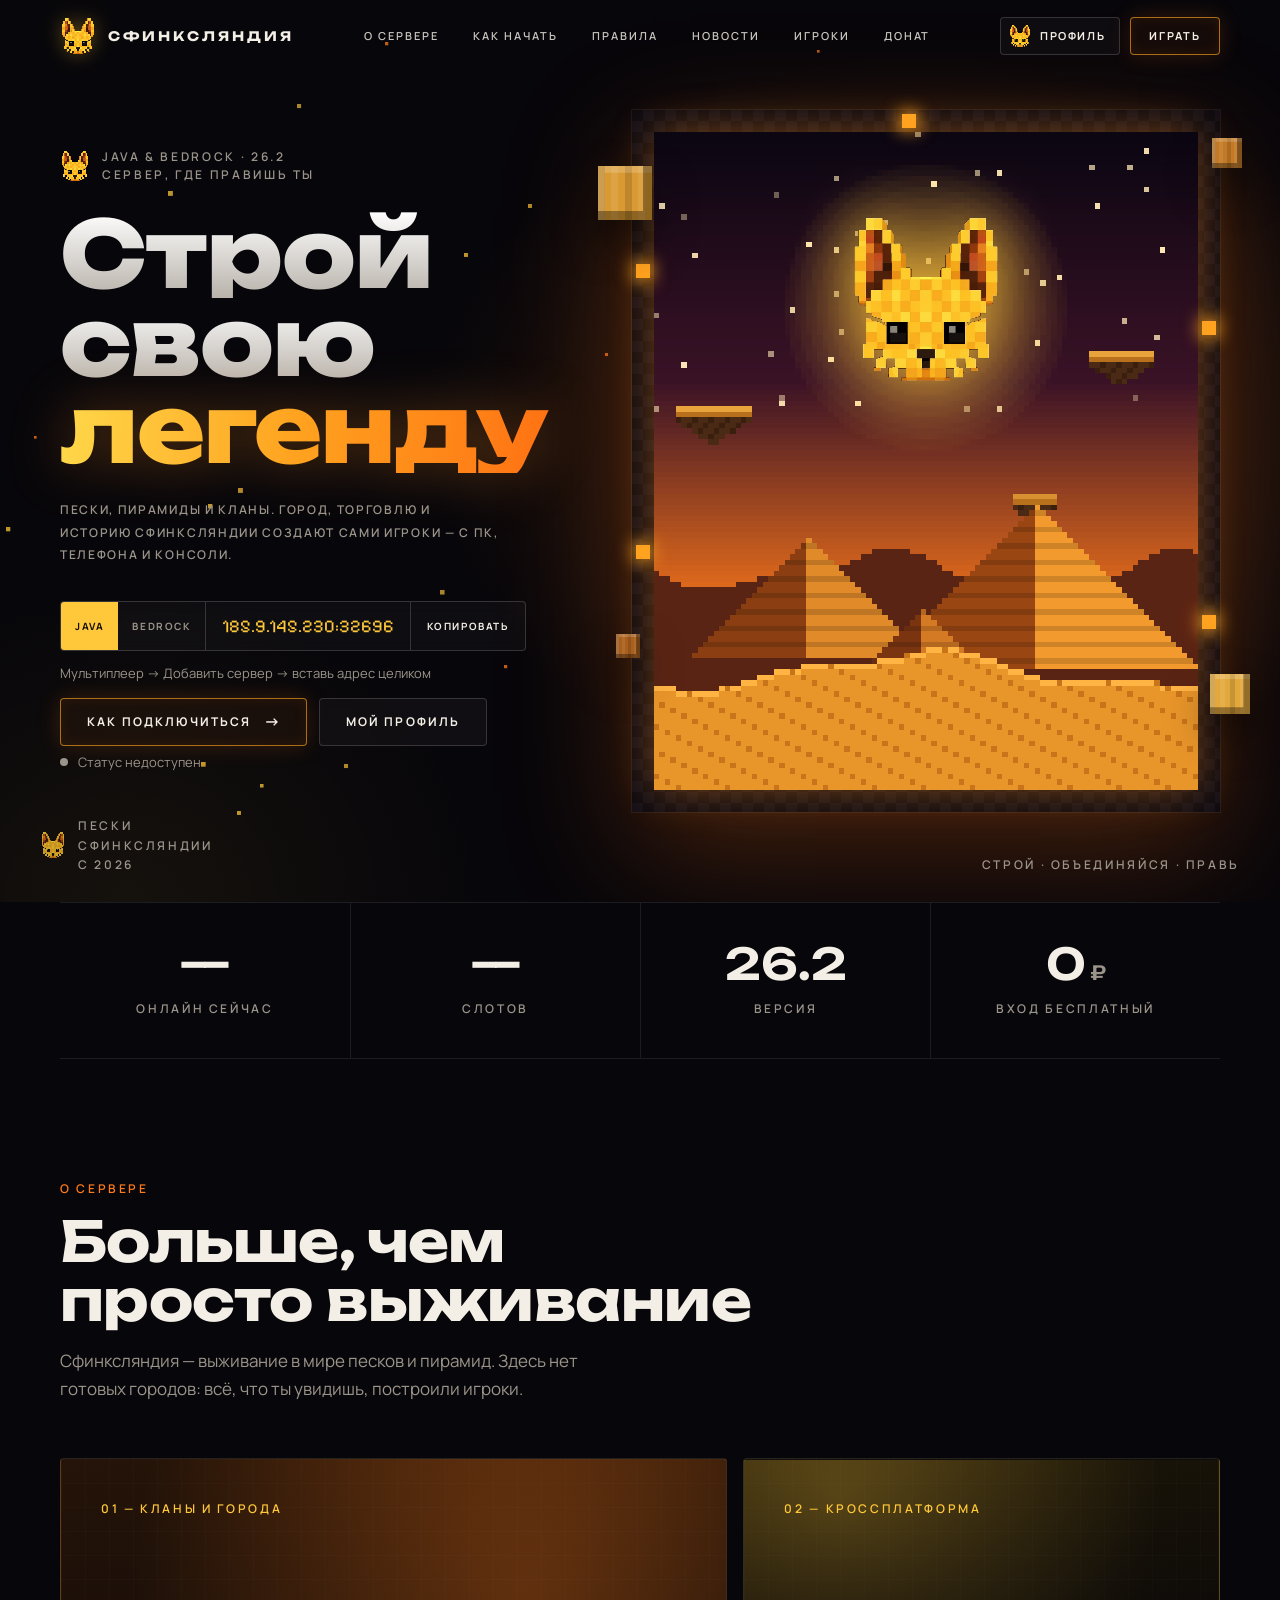
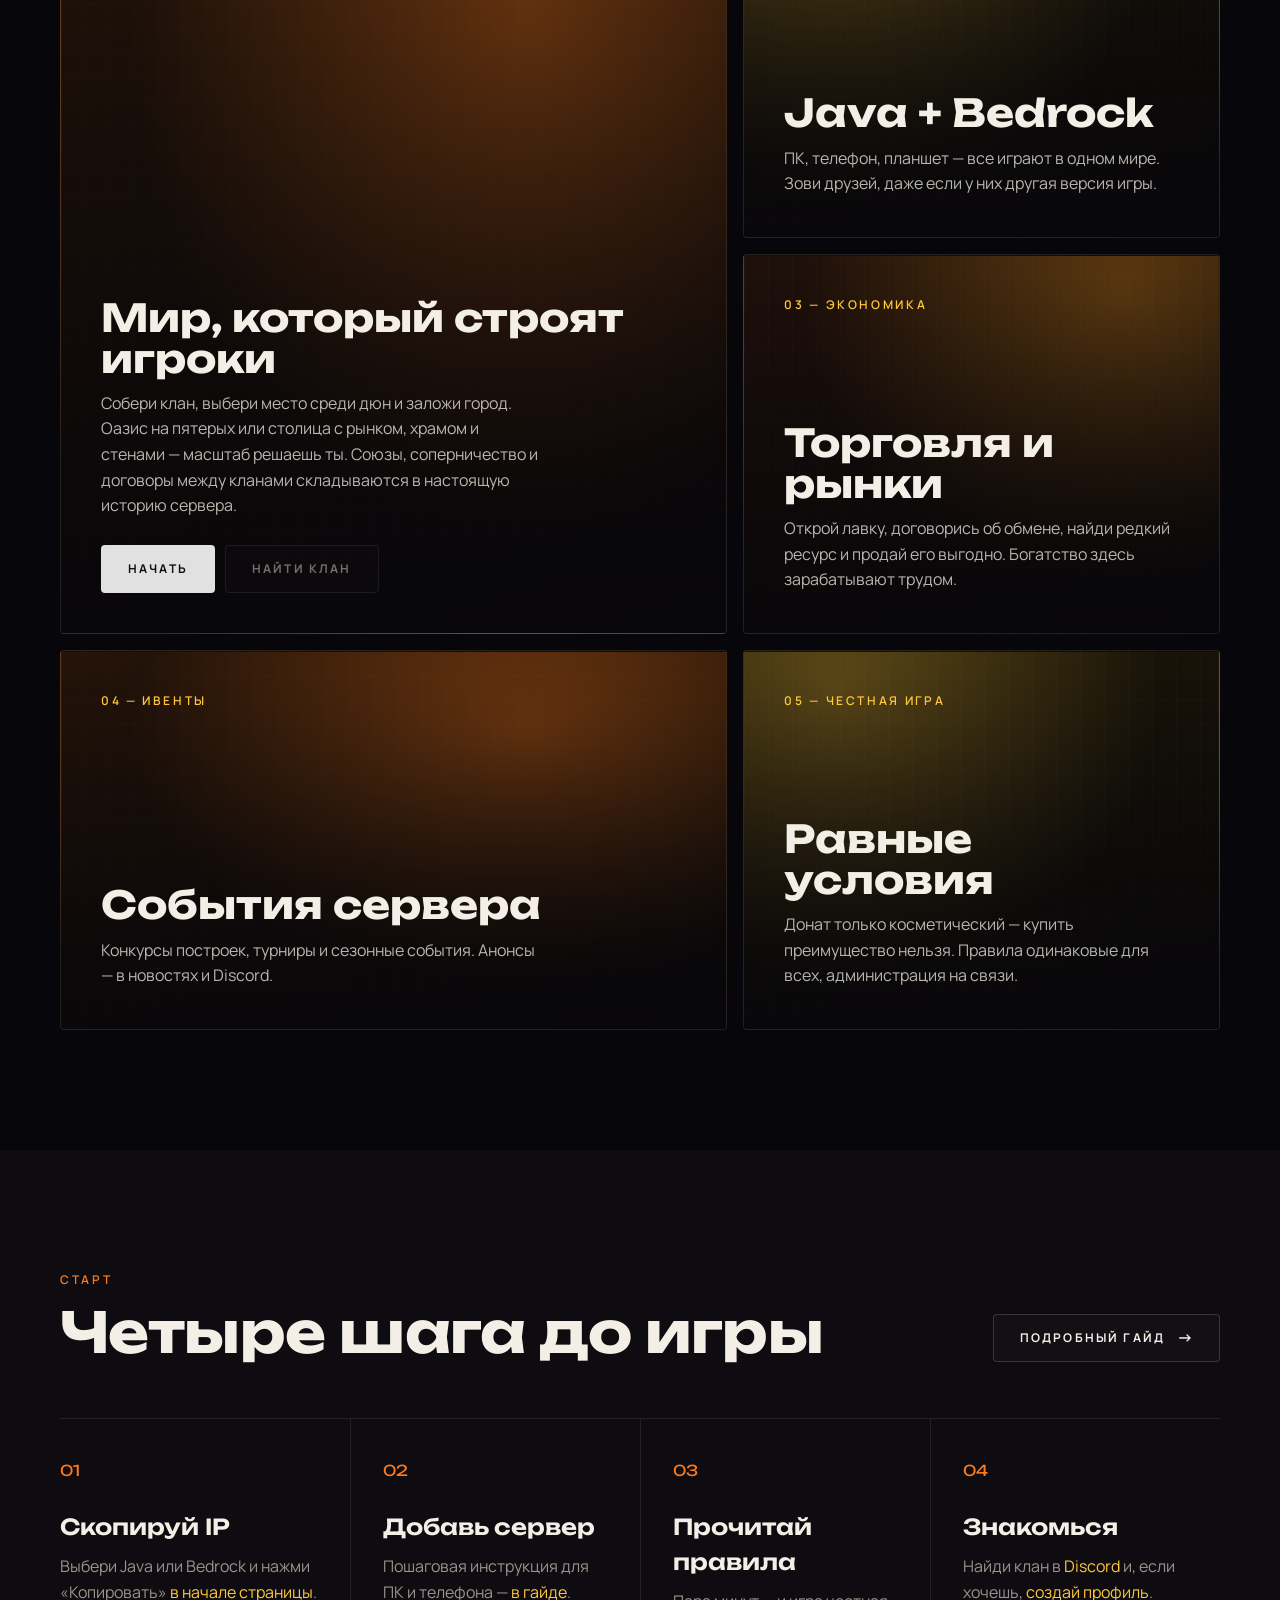
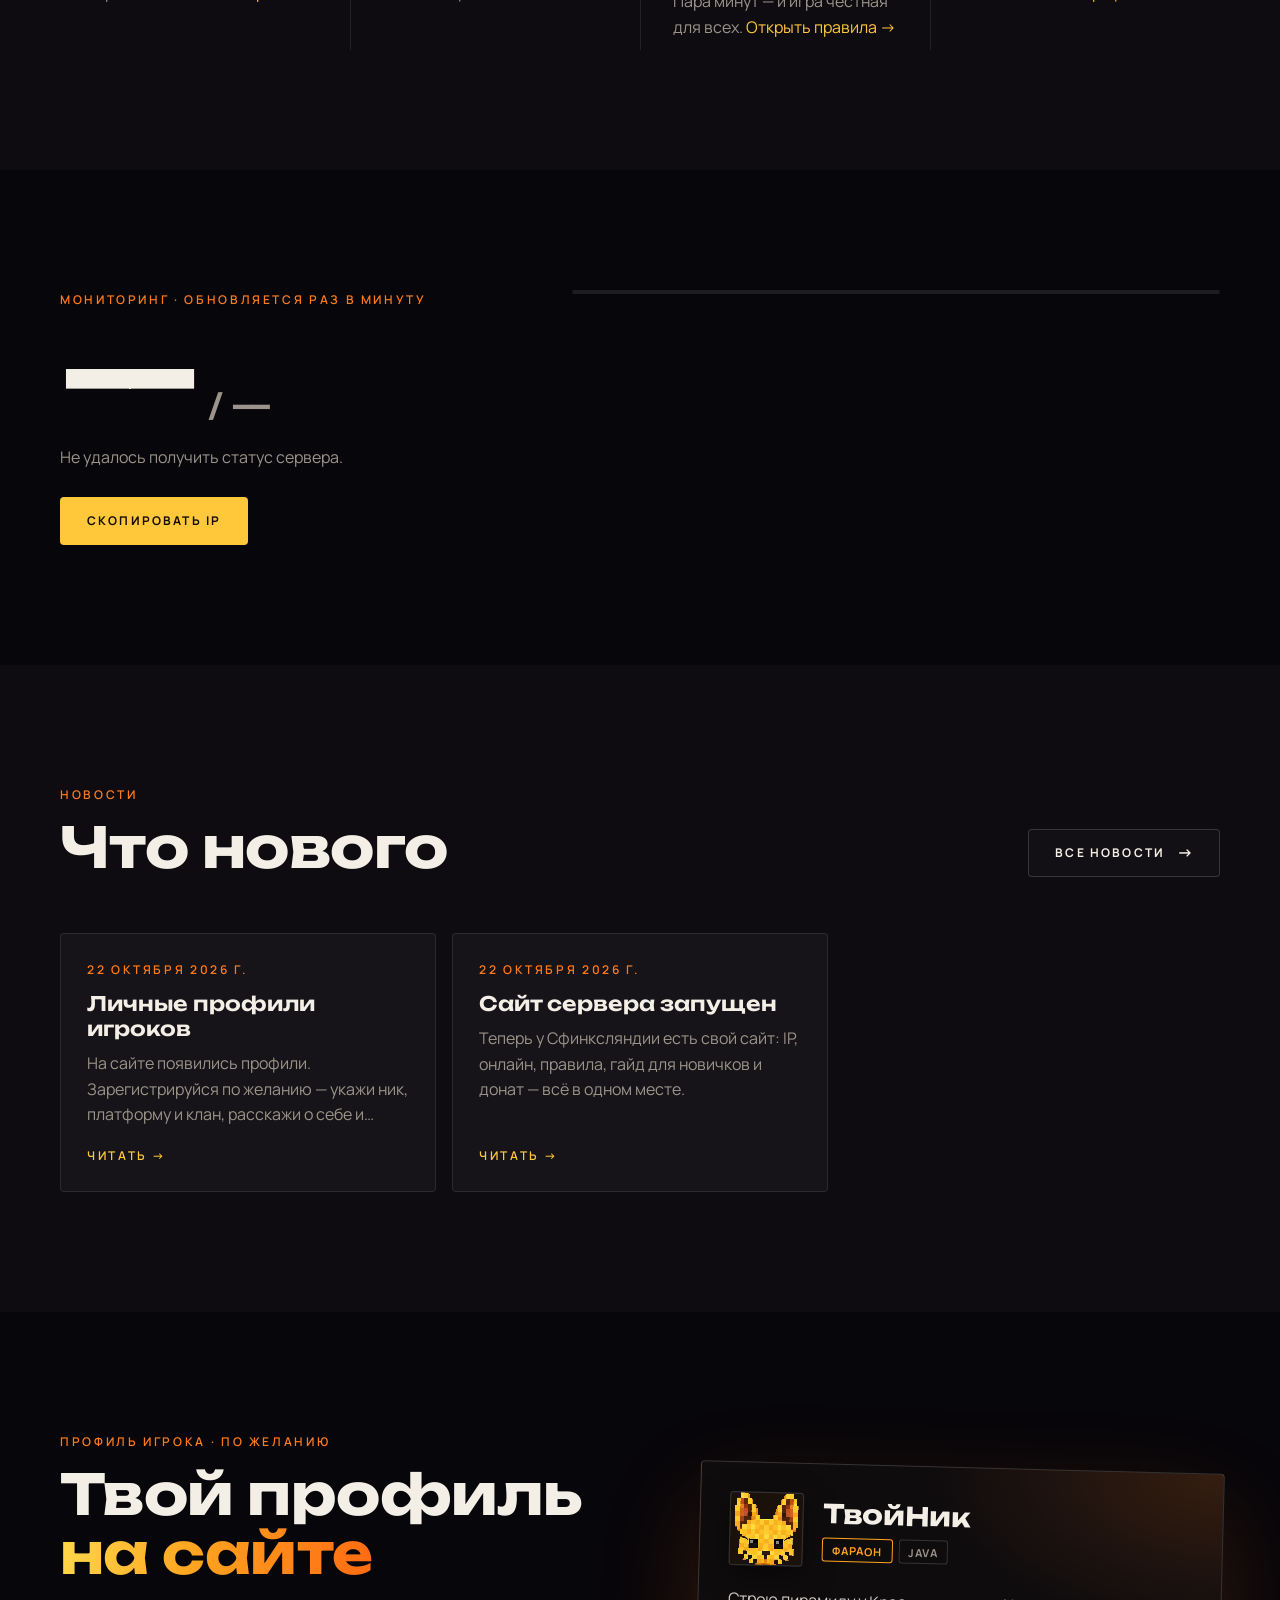
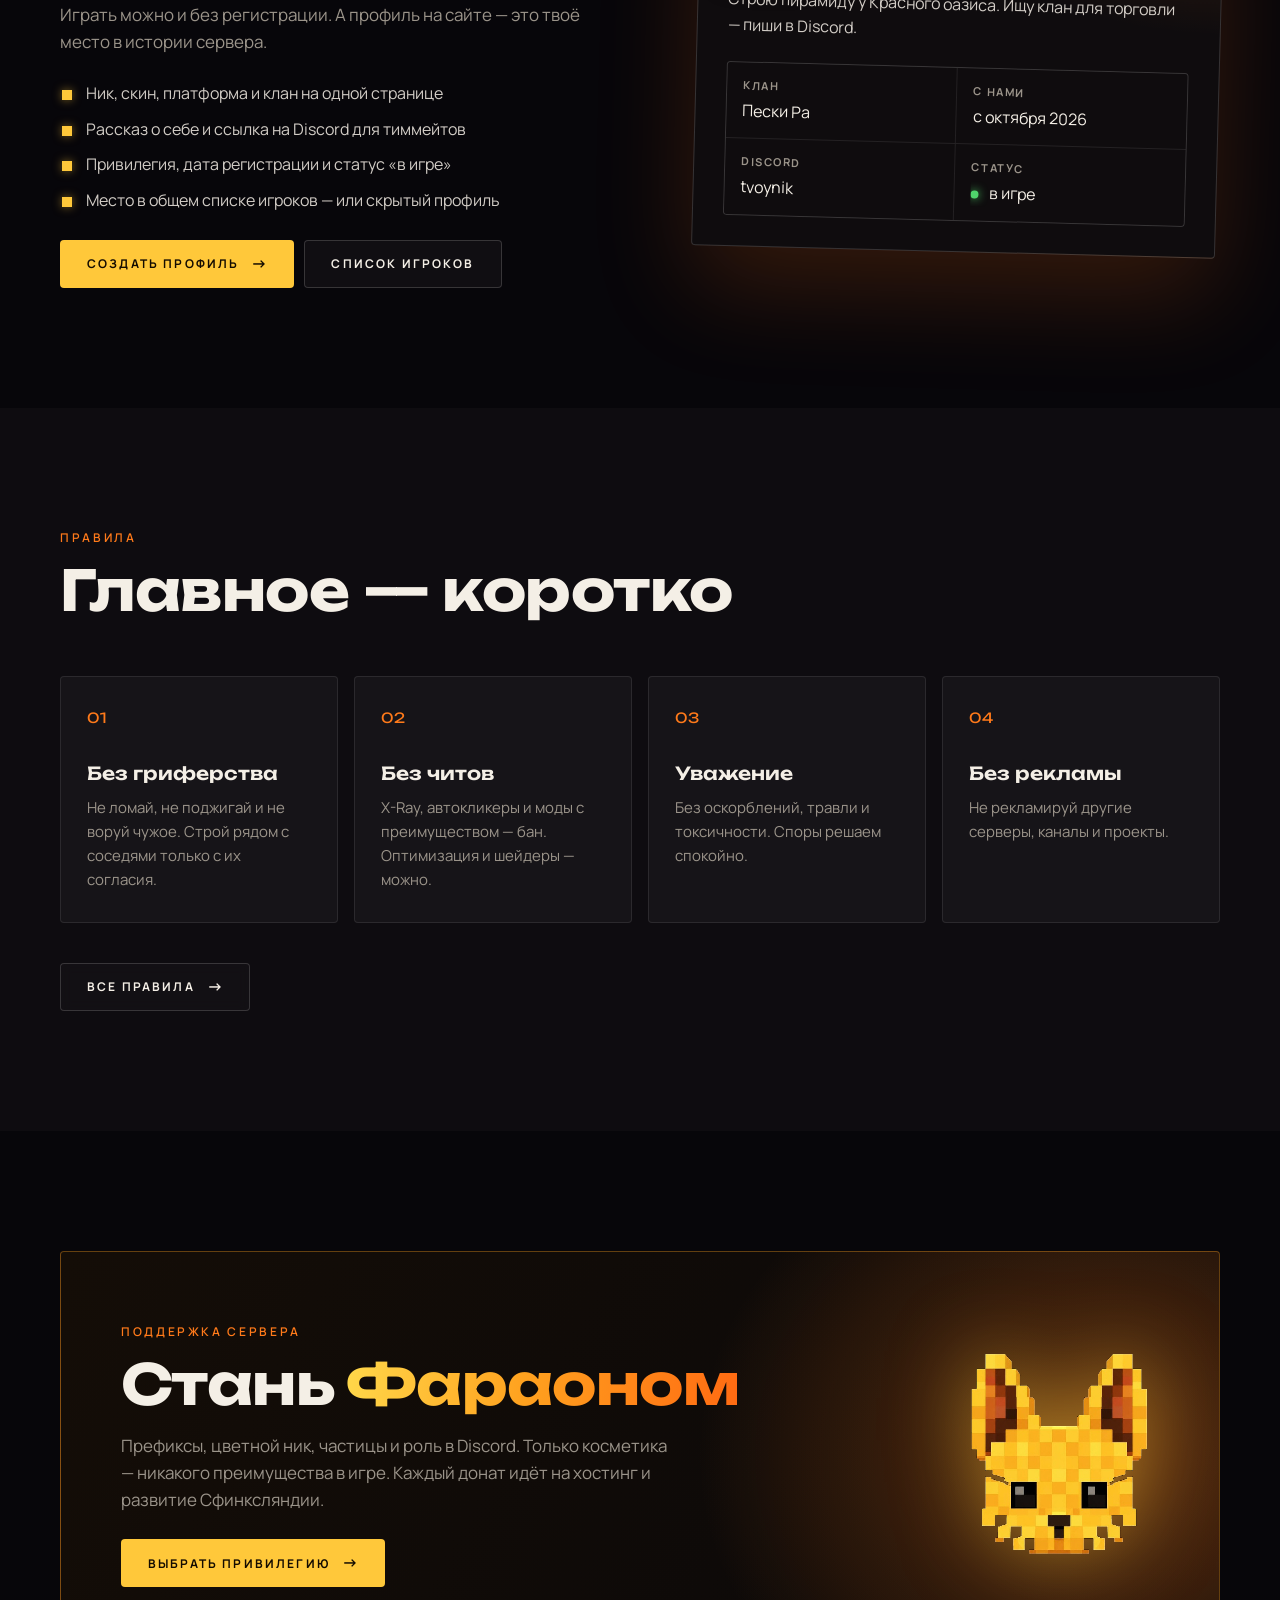
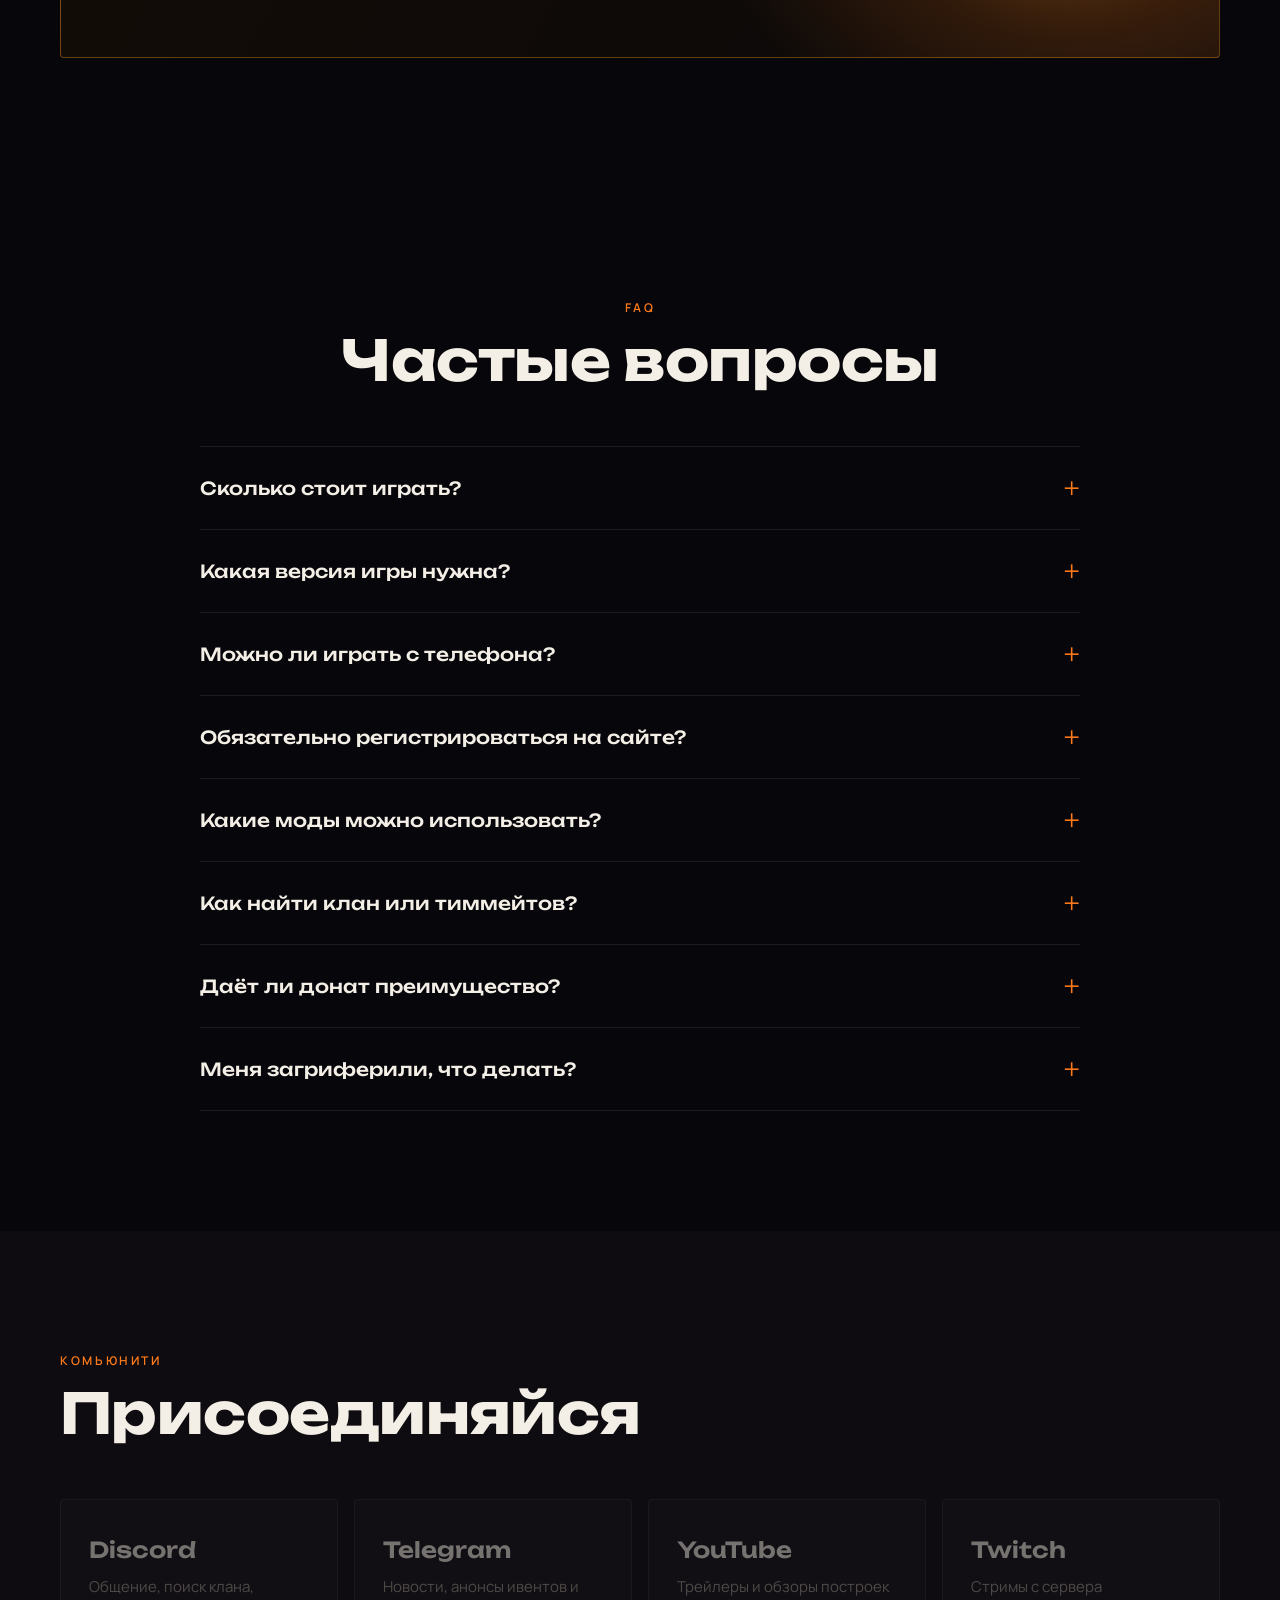
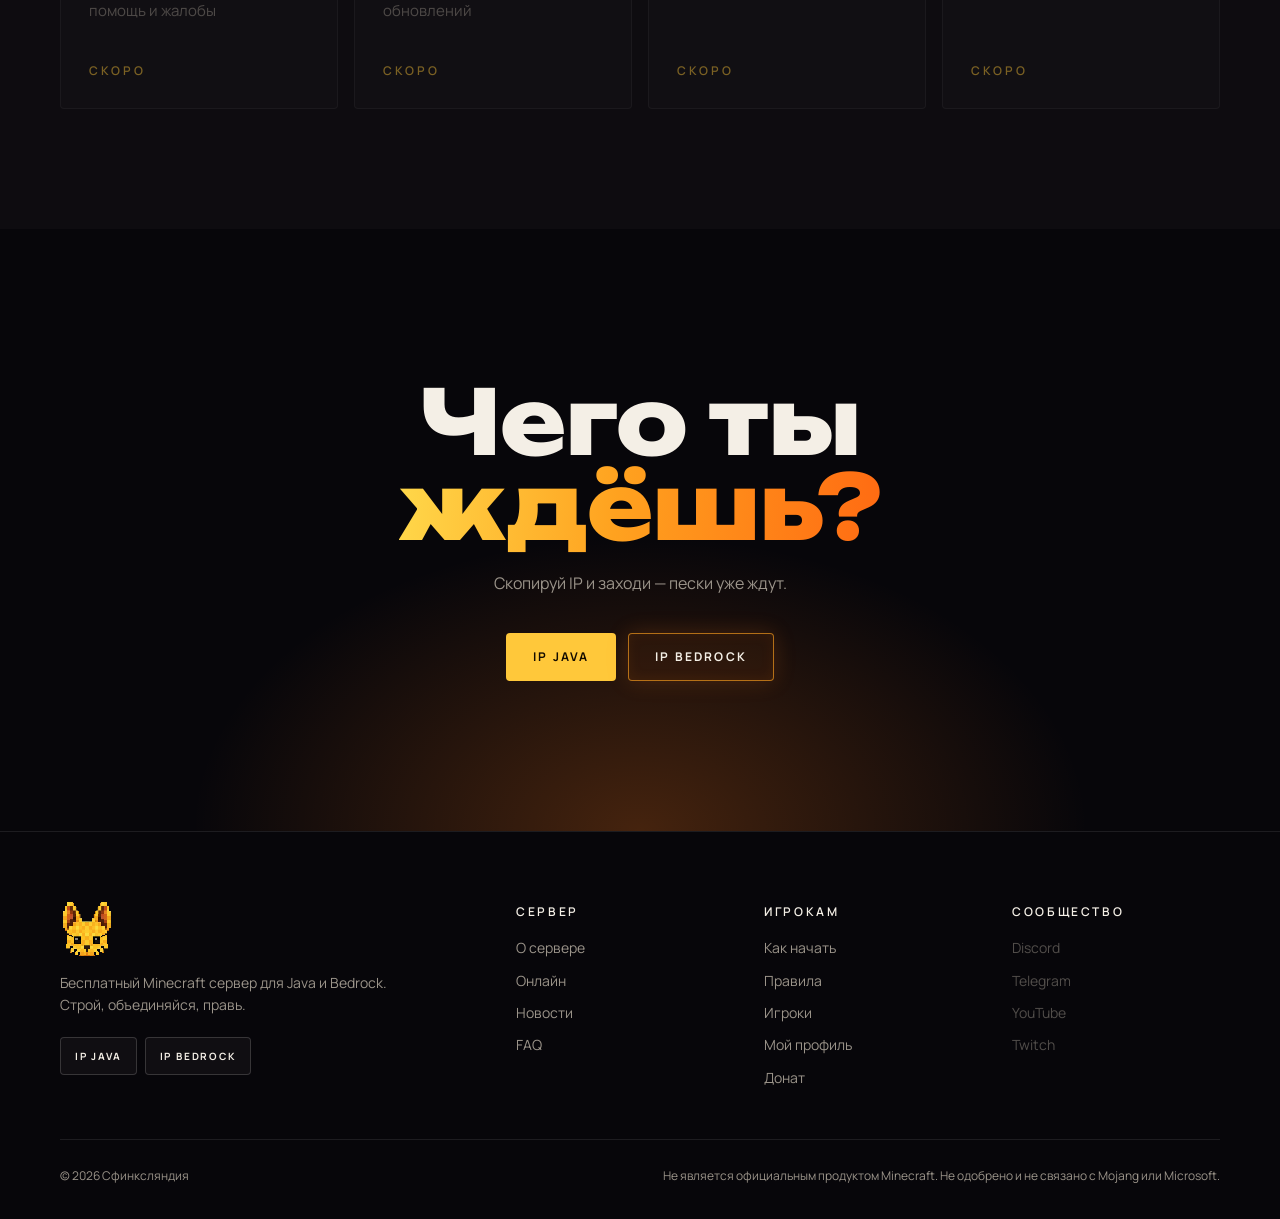
==== commit a4b3b40b: "Новая структура сайта: гайд, игроки, личные профили (Supabase), команда, общий подвал Co-Authored-By" ====
--- a/index.html
+++ b/index.html
@@ -4,9 +4,11 @@
   <meta charset="utf-8">
   <meta name="viewport" content="width=device-width, initial-scale=1">
   <title>Сфинксляндия — Minecraft сервер</title>
-  <meta name="description" content="Сфинксляндия — Minecraft сервер для Java и Bedrock. Выживание, кланы, города и своя легенда.">
+  <meta name="description" content="Сфинксляндия — бесплатный Minecraft сервер для Java и Bedrock. Выживание, кланы, города, торговля и честный косметический донат.">
+  <meta property="og:title" content="Сфинксляндия — Minecraft сервер">
+  <meta property="og:description" content="Пески, пирамиды и кланы. Java и Bedrock в одном мире.">
   <meta name="theme-color" content="#07060a">
-  <meta property="og:title" content="Сфинксляндия — Minecraft сервер">
+  <meta property="og:site_name" content="Сфинксляндия">
   <meta property="og:image" content="img/logo.png">
   <link rel="icon" href="img/favicon.png" type="image/png">
   <link rel="apple-touch-icon" href="img/apple-touch-icon.png">
@@ -17,21 +19,20 @@
 </head>
 <body>
 
-<!-- ================= ШАПКА ================= -->
 <header class="header">
   <div class="wrap">
     <a class="logo" href="index.html"><img src="img/logo.png" alt=""><span>Сфинксляндия</span></a>
     <nav class="nav" id="nav">
-      <a href="#about">О сервере</a>
-      <a href="#start">Как начать</a>
-      <a href="#online">Онлайн</a>
+      <a href="index.html#about">О сервере</a>
+      <a href="guide.html">Как начать</a>
       <a href="rules.html">Правила</a>
+      <a href="news.html">Новости</a>
+      <a href="players.html">Игроки</a>
       <a href="donate.html">Донат</a>
-      <a href="news.html">Новости</a>
-      <a href="#community">Сообщество</a>
     </nav>
     <div class="header__right">
-      <a class="btn btn--ghost" href="#play">Играть</a>
+      <a class="acc-btn" href="account.html" id="acc-btn"><img src="img/favicon.png" alt=""><span>Профиль</span></a>
+      <a class="btn btn--ghost" href="index.html#play">Играть</a>
       <button class="burger" id="burger" aria-label="Меню"><span></span><span></span><span></span></button>
     </div>
   </div>
@@ -65,8 +66,8 @@
       </div>
       <p class="ip-hint" id="ip-hint"></p>
       <div class="hero__actions">
-        <a class="btn btn--ghost" href="#start">Войти в мир <span class="arr">→</span></a>
-        <a class="btn btn--dark" href="donate.html">Донат</a>
+        <a class="btn btn--ghost" href="guide.html">Как подключиться <span class="arr">→</span></a>
+        <a class="btn btn--dark" href="account.html">Мой профиль</a>
       </div>
       <div class="status"><span class="dot"></span><span id="status-text">Проверяем сервер…</span></div>
     </div>
@@ -100,7 +101,7 @@
     <div class="spec"><div class="spec__num" id="spec-online">—</div><div class="spec__label caps">онлайн сейчас</div></div>
     <div class="spec"><div class="spec__num" id="spec-max">—</div><div class="spec__label caps">слотов</div></div>
     <div class="spec"><div class="spec__num" data-version>—</div><div class="spec__label caps">версия</div></div>
-    <div class="spec"><div class="spec__num">2<small>платформы</small></div><div class="spec__label caps">Java + Bedrock</div></div>
+    <div class="spec"><div class="spec__num">0<small>₽</small></div><div class="spec__label caps">вход бесплатный</div></div>
   </div>
 </div>
 
@@ -110,48 +111,42 @@
     <div class="head reveal">
       <span class="head__label caps">О сервере</span>
       <h2 class="head__title">Больше, чем<br>просто выживание</h2>
-    </div>
-
+      <p class="head__sub">Сфинксляндия — выживание в мире песков и пирамид. Здесь нет готовых городов: всё, что ты увидишь, построили игроки.</p>
+    </div>
     <div class="showcase" id="features"></div>
   </div>
 </section>
 
-<!-- ================= НОВОСТИ ================= -->
-<section class="section" id="news" style="padding-top:0">
+<!-- ================= КАК НАЧАТЬ ================= -->
+<section class="section section--alt" id="start">
   <div class="wrap">
     <div class="head head-row reveal">
       <div>
-        <span class="head__label caps">Новости</span>
-        <h2 class="head__title">Что нового</h2>
-      </div>
-      <a class="btn btn--dark" href="news.html">Все новости <span class="arr">→</span></a>
-    </div>
-    <div class="news-grid" id="news-list"></div>
-  </div>
-</section>
-
-<!-- ================= КАК НАЧАТЬ ================= -->
-<section class="section section--alt" id="start">
-  <div class="wrap">
-    <div class="head reveal">
-      <span class="head__label caps">Старт</span>
-      <h2 class="head__title">Три шага до игры</h2>
-    </div>
-    <div class="steps reveal">
+        <span class="head__label caps">Старт</span>
+        <h2 class="head__title">Четыре шага до игры</h2>
+      </div>
+      <a class="btn btn--dark" href="guide.html">Подробный гайд <span class="arr">→</span></a>
+    </div>
+    <div class="steps steps--4 reveal">
       <div class="step">
         <div class="step__num">01</div>
         <h3>Скопируй IP</h3>
-        <p>Выбери Java или Bedrock и нажми «Копировать» в начале страницы.</p>
+        <p>Выбери Java или Bedrock и нажми «Копировать» <a href="#play">в начале страницы</a>.</p>
       </div>
       <div class="step">
         <div class="step__num">02</div>
+        <h3>Добавь сервер</h3>
+        <p>Пошаговая инструкция для ПК и телефона — <a href="guide.html">в гайде</a>.</p>
+      </div>
+      <div class="step">
+        <div class="step__num">03</div>
         <h3>Прочитай правила</h3>
         <p>Пара минут — и игра честная для всех. <a href="rules.html">Открыть правила →</a></p>
       </div>
       <div class="step">
-        <div class="step__num">03</div>
-        <h3>Заходи в игру</h3>
-        <p>Добавь сервер в список и вступай в наш <a data-link="discord">Discord</a>.</p>
+        <div class="step__num">04</div>
+        <h3>Знакомься</h3>
+        <p>Найди клан в <a data-link="discord">Discord</a> и, если хочешь, <a href="account.html">создай профиль</a>.</p>
       </div>
     </div>
   </div>
@@ -175,6 +170,59 @@
   </div>
 </section>
 
+<!-- ================= НОВОСТИ ================= -->
+<section class="section section--alt" id="news">
+  <div class="wrap">
+    <div class="head head-row reveal">
+      <div>
+        <span class="head__label caps">Новости</span>
+        <h2 class="head__title">Что нового</h2>
+      </div>
+      <a class="btn btn--dark" href="news.html">Все новости <span class="arr">→</span></a>
+    </div>
+    <div class="news-grid" id="news-list"></div>
+  </div>
+</section>
+
+<!-- ================= ПРОФИЛЬ ================= -->
+<section class="section" id="profile">
+  <div class="wrap">
+    <div class="promo reveal">
+      <div>
+        <span class="head__label caps">Профиль игрока · по желанию</span>
+        <h2 class="head__title">Твой профиль<br><span class="grad-text">на сайте</span></h2>
+        <p class="head__sub">Играть можно и без регистрации. А профиль на сайте — это твоё место в истории сервера.</p>
+        <ul class="ticks">
+          <li>Ник, скин, платформа и клан на одной странице</li>
+          <li>Рассказ о себе и ссылка на Discord для тиммейтов</li>
+          <li>Привилегия, дата регистрации и статус «в игре»</li>
+          <li>Место в общем списке игроков — или скрытый профиль</li>
+        </ul>
+        <div class="tile__actions">
+          <a class="btn btn--primary" href="account.html">Создать профиль <span class="arr">→</span></a>
+          <a class="btn btn--dark" href="players.html">Список игроков</a>
+        </div>
+      </div>
+      <div class="pcard pcard--demo" aria-hidden="true">
+        <div class="pcard__top">
+          <img class="pcard__ava" src="img/logo.png" alt="">
+          <div>
+            <div class="pcard__nick">ТвойНик</div>
+            <div class="pcard__meta"><span class="chip chip--rank" style="--c:#ffa21f">Фараон</span><span class="chip">Java</span></div>
+          </div>
+        </div>
+        <p class="pcard__bio">Строю пирамиду у Красного оазиса. Ищу клан для торговли — пиши в Discord.</p>
+        <div class="pcard__grid">
+          <div><b>Клан</b><span>Пески Ра</span></div>
+          <div><b>С нами</b><span>с октября 2026</span></div>
+          <div><b>Discord</b><span>tvoynik</span></div>
+          <div><b>Статус</b><span><i class="dot on"></i> в игре</span></div>
+        </div>
+      </div>
+    </div>
+  </div>
+</section>
+
 <!-- ================= ПРАВИЛА ================= -->
 <section class="section section--alt" id="rules">
   <div class="wrap">
@@ -202,8 +250,20 @@
   </div>
 </section>
 
+<!-- ================= КОМАНДА (показывается, если заполнена в админке) ================= -->
+<section class="section section--alt" id="team" hidden>
+  <div class="wrap">
+    <div class="head reveal">
+      <span class="head__label caps">Команда</span>
+      <h2 class="head__title">Кто делает сервер</h2>
+      <p class="head__sub">К ним можно обратиться в Discord с вопросом, жалобой или идеей.</p>
+    </div>
+    <div class="team reveal" id="team-list"></div>
+  </div>
+</section>
+
 <!-- ================= FAQ ================= -->
-<section class="section section--alt" id="faq">
+<section class="section" id="faq">
   <div class="wrap">
     <div class="head head--center reveal">
       <span class="head__label caps">FAQ</span>
@@ -214,15 +274,15 @@
 </section>
 
 <!-- ================= СООБЩЕСТВО ================= -->
-<section class="section" id="community">
+<section class="section section--alt" id="community">
   <div class="wrap">
     <div class="head reveal">
       <span class="head__label caps">Комьюнити</span>
       <h2 class="head__title">Присоединяйся</h2>
     </div>
     <div class="socials reveal">
-      <a class="social" data-link="discord"><span class="social__name">Discord</span><span class="social__desc">Общение, тиммейты и помощь</span><span class="social__go caps">Перейти →</span></a>
-      <a class="social" data-link="telegram"><span class="social__name">Telegram</span><span class="social__desc">Новости и анонсы</span><span class="social__go caps">Перейти →</span></a>
+      <a class="social" data-link="discord"><span class="social__name">Discord</span><span class="social__desc">Общение, поиск клана, помощь и жалобы</span><span class="social__go caps">Перейти →</span></a>
+      <a class="social" data-link="telegram"><span class="social__name">Telegram</span><span class="social__desc">Новости, анонсы ивентов и обновлений</span><span class="social__go caps">Перейти →</span></a>
       <a class="social" data-link="youtube"><span class="social__name">YouTube</span><span class="social__desc">Трейлеры и обзоры построек</span><span class="social__go caps">Перейти →</span></a>
       <a class="social" data-link="twitch"><span class="social__name">Twitch</span><span class="social__desc">Стримы с сервера</span><span class="social__go caps">Перейти →</span></a>
     </div>
@@ -241,32 +301,13 @@
   </div>
 </section>
 
-<!-- ================= ПОДВАЛ ================= -->
-<footer class="footer">
-  <div class="wrap">
-    <div class="footer__grid">
-      <div class="footer__brand">
-        <img src="img/logo.png" alt="">
-        <p>Minecraft сервер для Java и Bedrock.<br>Строй, объединяйся, правь.</p>
-      </div>
-      <div><h4 class="caps">Сервер</h4><ul><li><a href="#about">О сервере</a></li><li><a href="#online">Онлайн</a></li><li><a href="#faq">FAQ</a></li><li><a href="news.html">Новости</a></li></ul></div>
-      <div><h4 class="caps">Информация</h4><ul><li><a href="rules.html">Правила</a></li><li><a href="donate.html">Донат</a></li></ul></div>
-      <div><h4 class="caps">Сообщество</h4><ul><li><a data-link="discord">Discord</a></li><li><a data-link="telegram">Telegram</a></li><li><a data-link="youtube">YouTube</a></li><li><a data-link="twitch">Twitch</a></li></ul></div>
-    </div>
-    <div class="footer__bottom">
-      <span>© 2026 Сфинксляндия</span>
-      <span>Не является официальным продуктом Minecraft. Не одобрено и не связано с Mojang или Microsoft.</span>
-    </div>
-  </div>
-</footer>
-
+<footer class="footer" id="footer"></footer>
 <div class="toast" id="toast"></div>
 <script>
-  /* Загружаем свежий контент (без кэша) и затем скрипт сайта */
-  (function () { var v = Date.now(), c = document.createElement("script");
-    c.src = "data/content.js?v=" + v;
-    c.onload = c.onerror = function () { var m = document.createElement("script"); m.src = "script.js?v=" + v; document.body.appendChild(m); };
-    document.body.appendChild(c); })();
+  /* Загружаем свежий контент (без кэша), затем скрипт сайта и скрипт страницы (data-extra) */
+  (function () { var v = Date.now(), extra = document.currentScript.getAttribute("data-extra");
+    function load(src, next) { var s = document.createElement("script"); s.src = src + "?v=" + v; s.onload = s.onerror = next || null; document.body.appendChild(s); }
+    load("data/content.js", function () { load("script.js", function () { if (extra) load(extra); }); }); })();
 </script>
 </body>
 </html>
--- a/style.css
+++ b/style.css
@@ -377,3 +377,189 @@
   .ip-value { flex: 1; min-height: 48px; font-size: 16px; }
   .hero__actions .btn { flex: 1; }
 }
+
+/* =========================================================
+   Новые блоки: профиль, гайд, команда, игроки
+   ========================================================= */
+
+/* ---------- Кнопка профиля в шапке ---------- */
+.acc-btn { display: inline-flex; align-items: center; gap: 9px; height: 38px; padding: 0 14px 0 8px; border: 1px solid var(--line-2); border-radius: var(--r); background: rgba(20,18,22,.6);
+  text-transform: uppercase; letter-spacing: .14em; font-size: 11px; font-weight: 700; transition: border-color .2s; max-width: 190px; }
+.acc-btn:hover, .acc-btn.active { border-color: var(--yellow); }
+.acc-btn img { width: 22px; height: 22px; image-rendering: pixelated; border-radius: 2px; flex: none; }
+.acc-btn span { overflow: hidden; text-overflow: ellipsis; white-space: nowrap; }
+
+/* ---------- Формы (общие с админкой) ---------- */
+.field { display: block; margin-bottom: 18px; }
+.field__label { display: block; font-size: 12px; font-weight: 700; letter-spacing: .12em; text-transform: uppercase; color: var(--muted); margin-bottom: 8px; }
+.field__hint { display: block; color: var(--muted); font-size: 13px; margin-top: 6px; opacity: .8; }
+.input { width: 100%; background: rgba(255,255,255,.04); border: 1px solid var(--line-2); border-radius: var(--r);
+  color: var(--text); font: inherit; font-size: 15px; padding: 12px 14px; outline: none; transition: border-color .2s, background .2s; }
+.input:focus { border-color: var(--yellow); background: rgba(255,255,255,.06); }
+textarea.input { resize: vertical; line-height: 1.5; }
+select.input { appearance: none; background-image: linear-gradient(45deg, transparent 50%, var(--muted) 50%), linear-gradient(135deg, var(--muted) 50%, transparent 50%);
+  background-position: calc(100% - 20px) 50%, calc(100% - 15px) 50%; background-size: 5px 5px; background-repeat: no-repeat; }
+select.input option { background: #141018; }
+.grid-2 { display: grid; grid-template-columns: 1fr 1fr; gap: 0 18px; }
+.linkbtn { background: none; border: 0; color: var(--muted); cursor: pointer; font-size: 13px; padding: 0; text-decoration: underline; }
+.linkbtn:hover { color: var(--text); }
+.check { display: flex; gap: 10px; align-items: flex-start; font-size: 14px; color: var(--muted); margin-bottom: 18px; cursor: pointer; }
+.check input, .radio-row input { accent-color: var(--yellow); width: 16px; height: 16px; margin-top: 3px; flex: none; }
+.check a { color: var(--yellow); }
+.radio-row { display: flex; flex-wrap: wrap; gap: 8px; }
+.radio-row label { display: flex; align-items: center; gap: 8px; padding: 10px 14px; border: 1px solid var(--line-2); border-radius: var(--r); cursor: pointer; font-size: 14px; }
+.radio-row label:has(input:checked) { border-color: var(--yellow); background: rgba(255,200,58,.06); }
+.radio-row input { margin-top: 0; }
+.form__msg { min-height: 20px; margin-top: 12px; font-size: 14px; color: #ff8a7a; }
+.form__msg.ok { color: var(--green); }
+.form .btn[disabled] { opacity: .5; pointer-events: none; }
+.spinner { display: inline-block; width: 22px; height: 22px; border: 3px solid var(--line-2); border-top-color: var(--yellow); border-radius: 50%; animation: spin .8s linear infinite; vertical-align: middle; }
+@keyframes spin { to { transform: rotate(360deg); } }
+.small { font-size: 13px; }
+.note { color: var(--muted); font-size: 13px; line-height: 1.6; }
+
+/* ---------- Сегменты (вкладки) ---------- */
+.seg { display: grid; grid-auto-flow: column; grid-auto-columns: 1fr; border: 1px solid var(--line-2); border-radius: var(--r); overflow: hidden; margin-bottom: 26px; }
+.seg button { background: none; border: 0; padding: 12px 10px; cursor: pointer; text-transform: uppercase; letter-spacing: .14em; font-size: 11px; font-weight: 700; color: var(--muted); }
+.seg button + button { border-left: 1px solid var(--line-2); }
+.seg button.active { background: var(--yellow); color: #140c00; }
+.seg--inline { display: inline-grid; grid-auto-columns: auto; margin: 0; }
+.seg--inline button { padding: 12px 16px; }
+
+/* ---------- Списки с галочками ---------- */
+.ticks { list-style: none; display: grid; gap: 10px; margin-top: 26px; }
+.ticks li { position: relative; padding-left: 26px; color: rgba(244,239,230,.85); }
+.ticks li::before { content: ""; position: absolute; left: 2px; top: 9px; width: 10px; height: 10px; background: var(--yellow); box-shadow: 0 0 10px rgba(255,200,58,.5); }
+
+/* ---------- Чипы ---------- */
+.chip { display: inline-flex; align-items: center; height: 24px; padding: 0 9px; border: 1px solid var(--line-2); border-radius: 3px; font-size: 11px; font-weight: 700; letter-spacing: .1em; text-transform: uppercase; color: var(--muted); white-space: nowrap; }
+.chip--rank { color: var(--c); border-color: var(--c); }
+.chip--ok { color: var(--green); border-color: rgba(79,211,107,.5); }
+
+/* ---------- Карточка профиля ---------- */
+.pcard { border: 1px solid var(--line-2); border-radius: var(--r); padding: 30px; background: radial-gradient(ellipse 80% 60% at 100% 0%, rgba(255,122,26,.16), transparent 70%), #0f0c0e; }
+.pcard__top { display: flex; gap: 20px; align-items: center; }
+.pcard__ava { width: 72px; height: 72px; image-rendering: pixelated; border-radius: 3px; box-shadow: 0 0 0 1px var(--line-2), 0 10px 30px rgba(0,0,0,.5); flex: none; }
+.pcard__nick { font-family: var(--head); font-weight: 700; font-size: 26px; line-height: 1.1; word-break: break-word; }
+.pcard__meta { display: flex; flex-wrap: wrap; gap: 6px; margin-top: 10px; }
+.pcard__bio { margin: 22px 0 0; color: rgba(244,239,230,.85); }
+.pcard__grid { display: grid; grid-template-columns: 1fr 1fr; gap: 1px; margin-top: 24px; background: var(--line); border: 1px solid var(--line); border-radius: var(--r); overflow: hidden; }
+.pcard__grid > div { background: #0f0c0e; padding: 14px 16px; min-width: 0; }
+.pcard__grid b { display: block; font-size: 11px; letter-spacing: .14em; text-transform: uppercase; color: var(--muted); margin-bottom: 4px; }
+.pcard__grid span { display: block; overflow: hidden; text-overflow: ellipsis; white-space: nowrap; }
+.pcard .dot, .pl-card .dot { display: inline-block; margin-right: 7px; vertical-align: middle; }
+.pcard--demo { transform: rotate(1.5deg); box-shadow: 0 40px 100px rgba(255,110,20,.18); }
+.pcard--demo .pcard__ava { background: #1a120a; }
+.pcard--big .pcard__ava { width: 96px; height: 96px; }
+
+/* ---------- Промо профиля на главной ---------- */
+.promo { display: grid; grid-template-columns: 1.1fr 1fr; gap: 60px; align-items: center; }
+
+/* ---------- Шаги: 4 колонки ---------- */
+.steps--4 { grid-template-columns: repeat(4, 1fr); }
+
+/* ---------- Команда ---------- */
+.team { display: grid; grid-template-columns: repeat(auto-fill, minmax(260px, 1fr)); gap: 16px; }
+.member { display: flex; gap: 18px; padding: 24px; border: 1px solid var(--line); border-radius: var(--r); background: var(--panel); }
+.member img { width: 64px; height: 64px; image-rendering: pixelated; border-radius: 3px; flex: none; }
+.member b { display: block; font-family: var(--head); font-weight: 600; font-size: 18px; }
+.member .caps { color: var(--orange); font-size: 11px; }
+.member p { color: var(--muted); font-size: 14px; margin-top: 8px; }
+
+/* ---------- Подвал ---------- */
+.footer__ip { display: flex; gap: 8px; flex-wrap: wrap; margin-top: 20px; }
+.footer__ip .btn { min-height: 38px; padding: 0 14px; font-size: 10px; }
+
+/* ---------- Гайд ---------- */
+.guide { display: grid; grid-template-columns: 240px minmax(0, 1fr); gap: 60px; }
+.toc { position: sticky; top: 100px; align-self: start; display: grid; gap: 2px; }
+.toc .caps { margin-bottom: 12px; }
+.toc a { padding: 8px 0 8px 14px; border-left: 2px solid var(--line); color: var(--muted); font-size: 14px; transition: color .2s, border-color .2s; }
+.toc a:hover { color: var(--text); border-color: var(--yellow); }
+.guide-sec { padding: 0 0 50px; margin-bottom: 50px; border-bottom: 1px solid var(--line); scroll-margin-top: 100px; }
+.guide-sec h2 { font-family: var(--head); font-weight: 600; font-size: clamp(22px, 2.6vw, 30px); margin-bottom: 22px; }
+.guide-sec h2 span { display: block; color: var(--orange); font-size: 13px; margin-bottom: 8px; }
+.prose { color: rgba(244,239,230,.85); max-width: 720px; }
+.prose p + *, .prose ul + *, .prose ol + * { margin-top: 18px; }
+.prose ul, .prose ol { display: grid; gap: 10px; padding-left: 0; list-style: none; }
+.prose ul li { position: relative; padding-left: 26px; }
+.prose ul li::before { content: ""; position: absolute; left: 2px; top: 10px; width: 8px; height: 8px; background: var(--orange); }
+.prose ol { counter-reset: n; }
+.prose ol li { position: relative; padding-left: 44px; counter-increment: n; min-height: 30px; padding-top: 3px; }
+.prose ol li::before { content: counter(n); position: absolute; left: 0; top: 0; width: 30px; height: 30px; display: grid; place-items: center; border: 1px solid rgba(255,162,31,.5); border-radius: 3px; font-family: var(--head); font-size: 13px; color: var(--yellow); }
+.cmds { display: grid; gap: 0; border-top: 1px solid var(--line); }
+.cmd { display: grid; grid-template-columns: 220px 1fr; gap: 20px; padding: 14px 0; border-bottom: 1px solid var(--line); }
+.cmd code { font-family: var(--pixel); color: var(--yellow); font-size: 17px; }
+.cmd span { color: var(--muted); }
+.guide-next { display: grid; grid-template-columns: repeat(3, 1fr); gap: 16px; }
+.next-card { display: grid; gap: 6px; padding: 24px; border: 1px solid var(--line); border-radius: var(--r); background: var(--panel); transition: border-color .2s, transform .2s; }
+.next-card:hover { border-color: rgba(255,162,31,.6); transform: translateY(-3px); }
+.next-card .caps { color: var(--orange); font-size: 11px; }
+.next-card b { font-family: var(--head); font-weight: 600; font-size: 18px; }
+.next-card.is-empty { opacity: .45; pointer-events: none; }
+
+/* ---------- Кабинет и игроки ---------- */
+.acc-page { padding: 130px 0 110px; min-height: 80vh; background: radial-gradient(ellipse 60% 40% at 50% 0%, rgba(255,122,26,.12), transparent 70%); }
+.acc-loading { display: flex; align-items: center; gap: 14px; justify-content: center; color: var(--muted); padding: 120px 0; }
+.acc-soon { max-width: 640px; margin: 0 auto; text-align: center; padding: 40px 0; display: flex; flex-direction: column; align-items: center; }
+.acc-soon > img { width: 120px; image-rendering: pixelated; filter: drop-shadow(0 0 40px rgba(255,200,58,.45)); margin-bottom: 30px; }
+.acc-soon .head__sub { margin: 18px auto 30px; }
+.auth { display: grid; grid-template-columns: 1fr 440px; gap: 70px; align-items: start; }
+.auth--single { grid-template-columns: minmax(0, 460px); justify-content: center; }
+.auth__intro { padding-top: 20px; }
+.auth__card { border: 1px solid var(--line-2); border-radius: var(--r); padding: 30px; background: #0f0c0e; box-shadow: 0 30px 90px rgba(0,0,0,.5); }
+.auth__card h2, .card-box h3 { font-family: var(--head); font-weight: 600; font-size: 20px; margin-bottom: 18px; }
+.auth__card .head__label { margin-bottom: 8px; }
+.form .linkbtn { margin-top: 6px; }
+.done { text-align: center; padding: 20px 0; }
+.done p { margin-top: 12px; }
+.dash-head { display: flex; justify-content: space-between; align-items: end; gap: 20px; flex-wrap: wrap; margin-bottom: 40px; }
+.dash-head .head__sub { margin-top: 10px; }
+.dash { display: grid; grid-template-columns: minmax(0, 1fr) minmax(0, 1fr); gap: 20px; align-items: start; }
+.dash__col { display: grid; gap: 20px; min-width: 0; }
+.card-box { border: 1px solid var(--line); border-radius: var(--r); padding: 26px; background: var(--panel); }
+.card-box > p + p { margin-top: 10px; }
+.danger-box { border-color: rgba(255,80,80,.25); }
+.danger-box .btn { margin-top: 16px; }
+.danger-box .btn:hover { border-color: var(--red); color: var(--red); }
+.stats { display: grid; grid-template-columns: repeat(auto-fill, minmax(140px, 1fr)); gap: 1px; background: var(--line); border: 1px solid var(--line); border-radius: var(--r); overflow: hidden; margin-bottom: 14px; }
+.stats > div { background: #0d0b0e; padding: 16px; }
+.stats b { display: block; font-family: var(--head); font-weight: 600; font-size: 20px; }
+.stats span { color: var(--muted); font-size: 10px; }
+.skin { display: grid; place-items: center; padding: 30px; background: radial-gradient(ellipse at center, rgba(255,162,31,.15), transparent 70%), var(--panel); }
+.skin img { height: 260px; width: auto; image-rendering: pixelated; filter: drop-shadow(0 20px 30px rgba(0,0,0,.6)); }
+.back { display: inline-block; color: var(--yellow); margin-bottom: 26px; }
+.pl-tools { display: flex; gap: 12px; flex-wrap: wrap; margin-bottom: 24px; }
+.pl-tools .input { flex: 1 1 260px; }
+.pl-grid { display: grid; grid-template-columns: repeat(auto-fill, minmax(260px, 1fr)); gap: 12px; }
+.pl-card { display: flex; gap: 14px; align-items: center; padding: 16px; border: 1px solid var(--line); border-radius: var(--r); background: var(--panel); transition: border-color .2s, transform .2s; min-width: 0; }
+.pl-card:hover { border-color: rgba(255,162,31,.6); transform: translateY(-2px); }
+.pl-card img { width: 48px; height: 48px; image-rendering: pixelated; border-radius: 3px; flex: none; }
+.pl-card > div { min-width: 0; }
+.pl-card b { display: block; font-family: var(--head); font-weight: 600; font-size: 16px; overflow: hidden; text-overflow: ellipsis; white-space: nowrap; }
+.pl-card > div > span { display: flex; flex-wrap: wrap; gap: 6px; align-items: center; margin-top: 6px; }
+a.player:hover { border-color: rgba(255,162,31,.6); }
+
+@media (max-width: 1080px) {
+  .promo, .auth, .dash { grid-template-columns: 1fr; }
+  .auth { gap: 40px; }
+  .steps--4 { grid-template-columns: 1fr 1fr; }
+  .steps--4 .step:nth-child(3) { padding-left: 0; border-left: 0; }
+  .guide { grid-template-columns: 1fr; gap: 30px; }
+  .toc { position: static; }
+  .pcard--demo { transform: none; }
+}
+@media (max-width: 760px) {
+  .acc-btn span { display: none; }
+  .acc-btn { padding: 0 8px; }
+  .steps--4 { grid-template-columns: 1fr; }
+  .grid-2, .guide-next { grid-template-columns: 1fr; }
+  .pcard { padding: 22px; }
+  .pcard__grid { grid-template-columns: 1fr; }
+  .cmd { grid-template-columns: 1fr; gap: 4px; }
+  .acc-page { padding: 100px 0 80px; }
+  .auth__card { padding: 22px; }
+  .seg--inline { display: grid; grid-auto-flow: row; grid-template-columns: repeat(3, 1fr); width: 100%; }
+  .seg--inline button + button { border-left: 0; }
+  .seg--inline button { border-right: 1px solid var(--line-2); border-bottom: 1px solid var(--line-2); padding: 12px 6px; }
+}
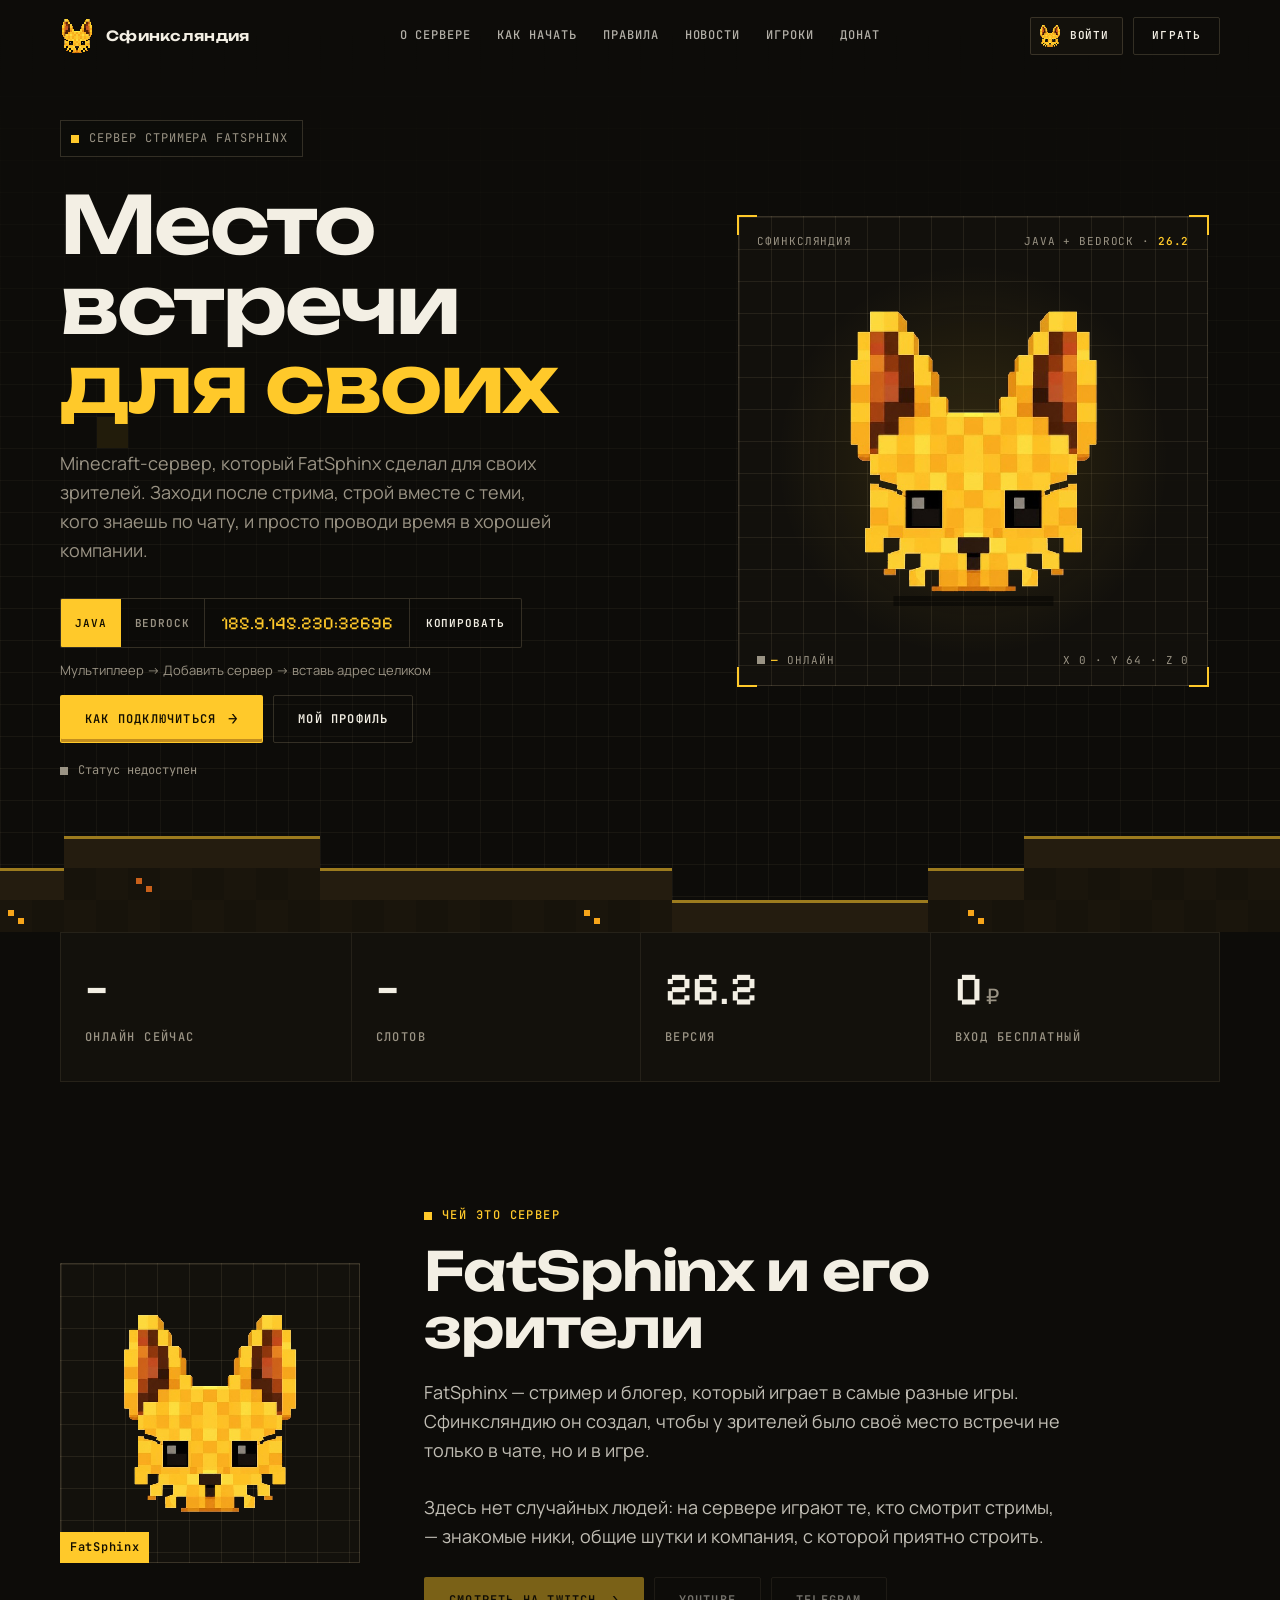
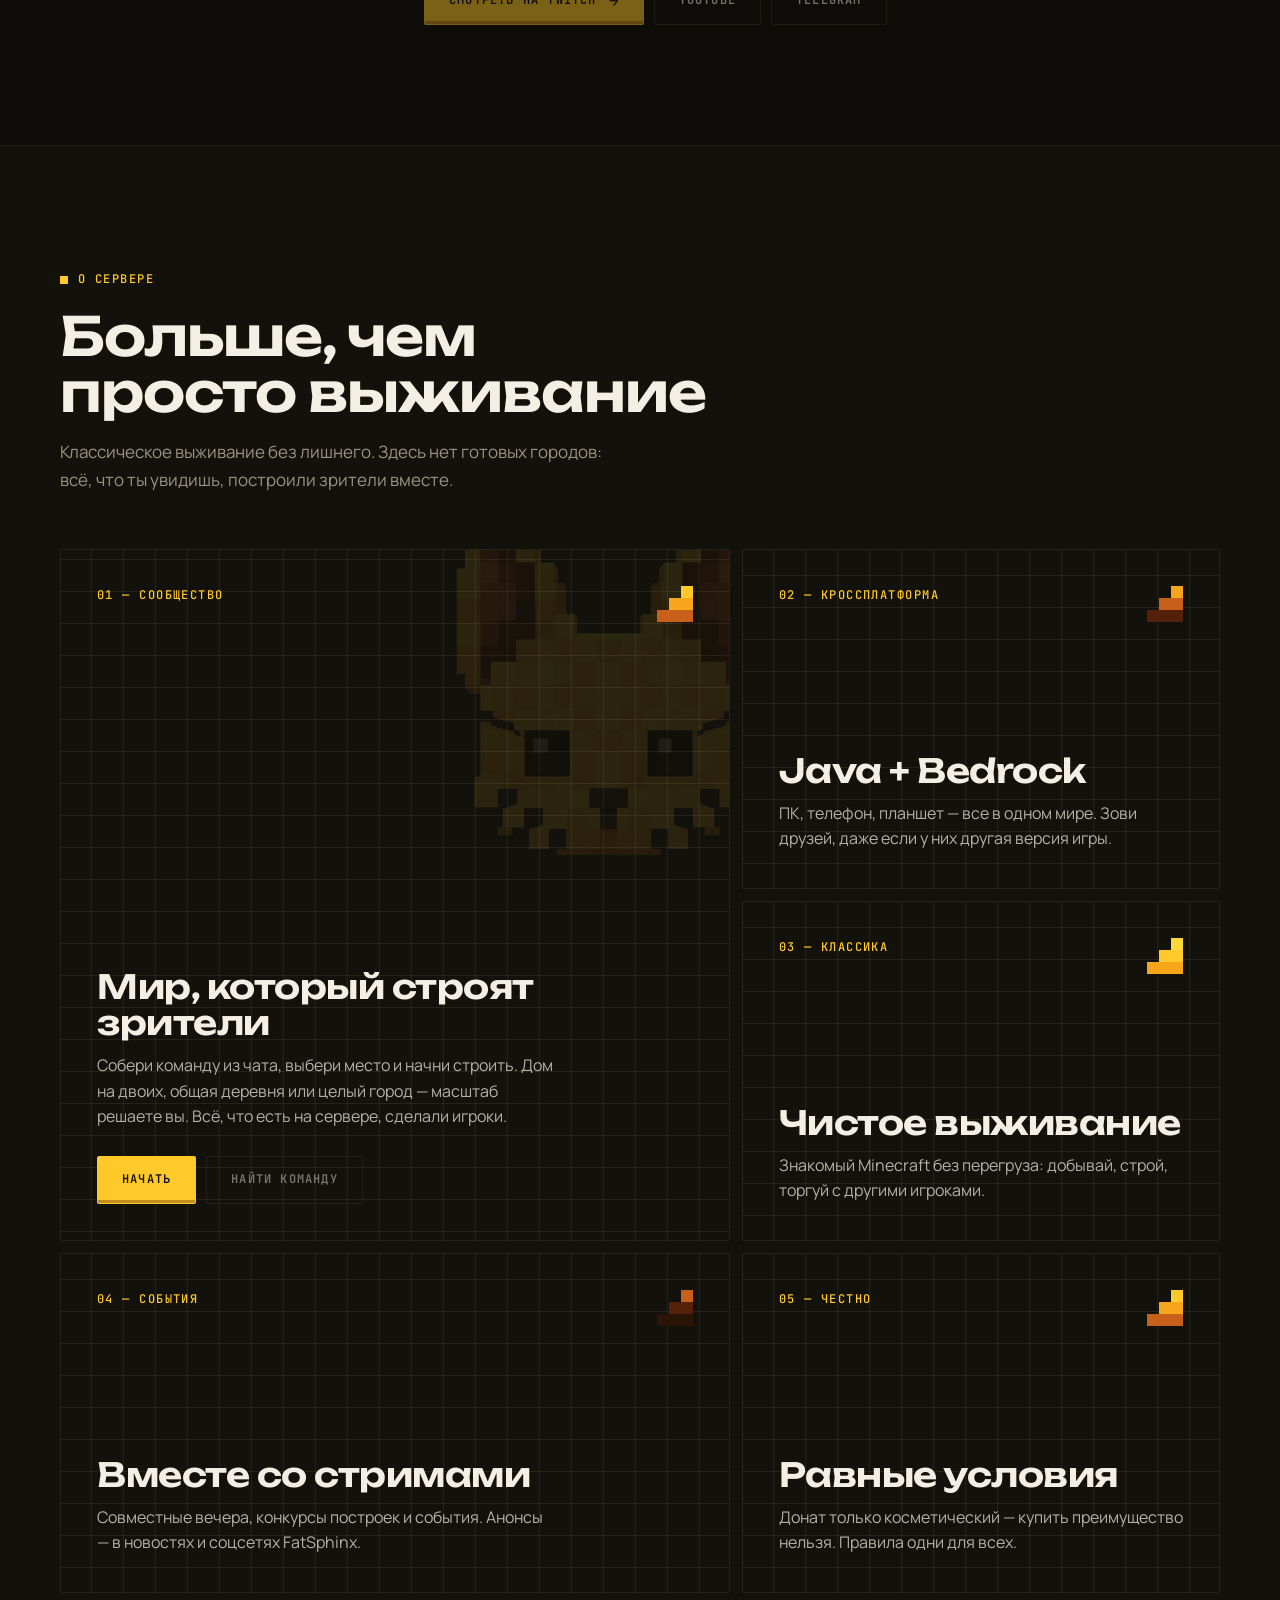
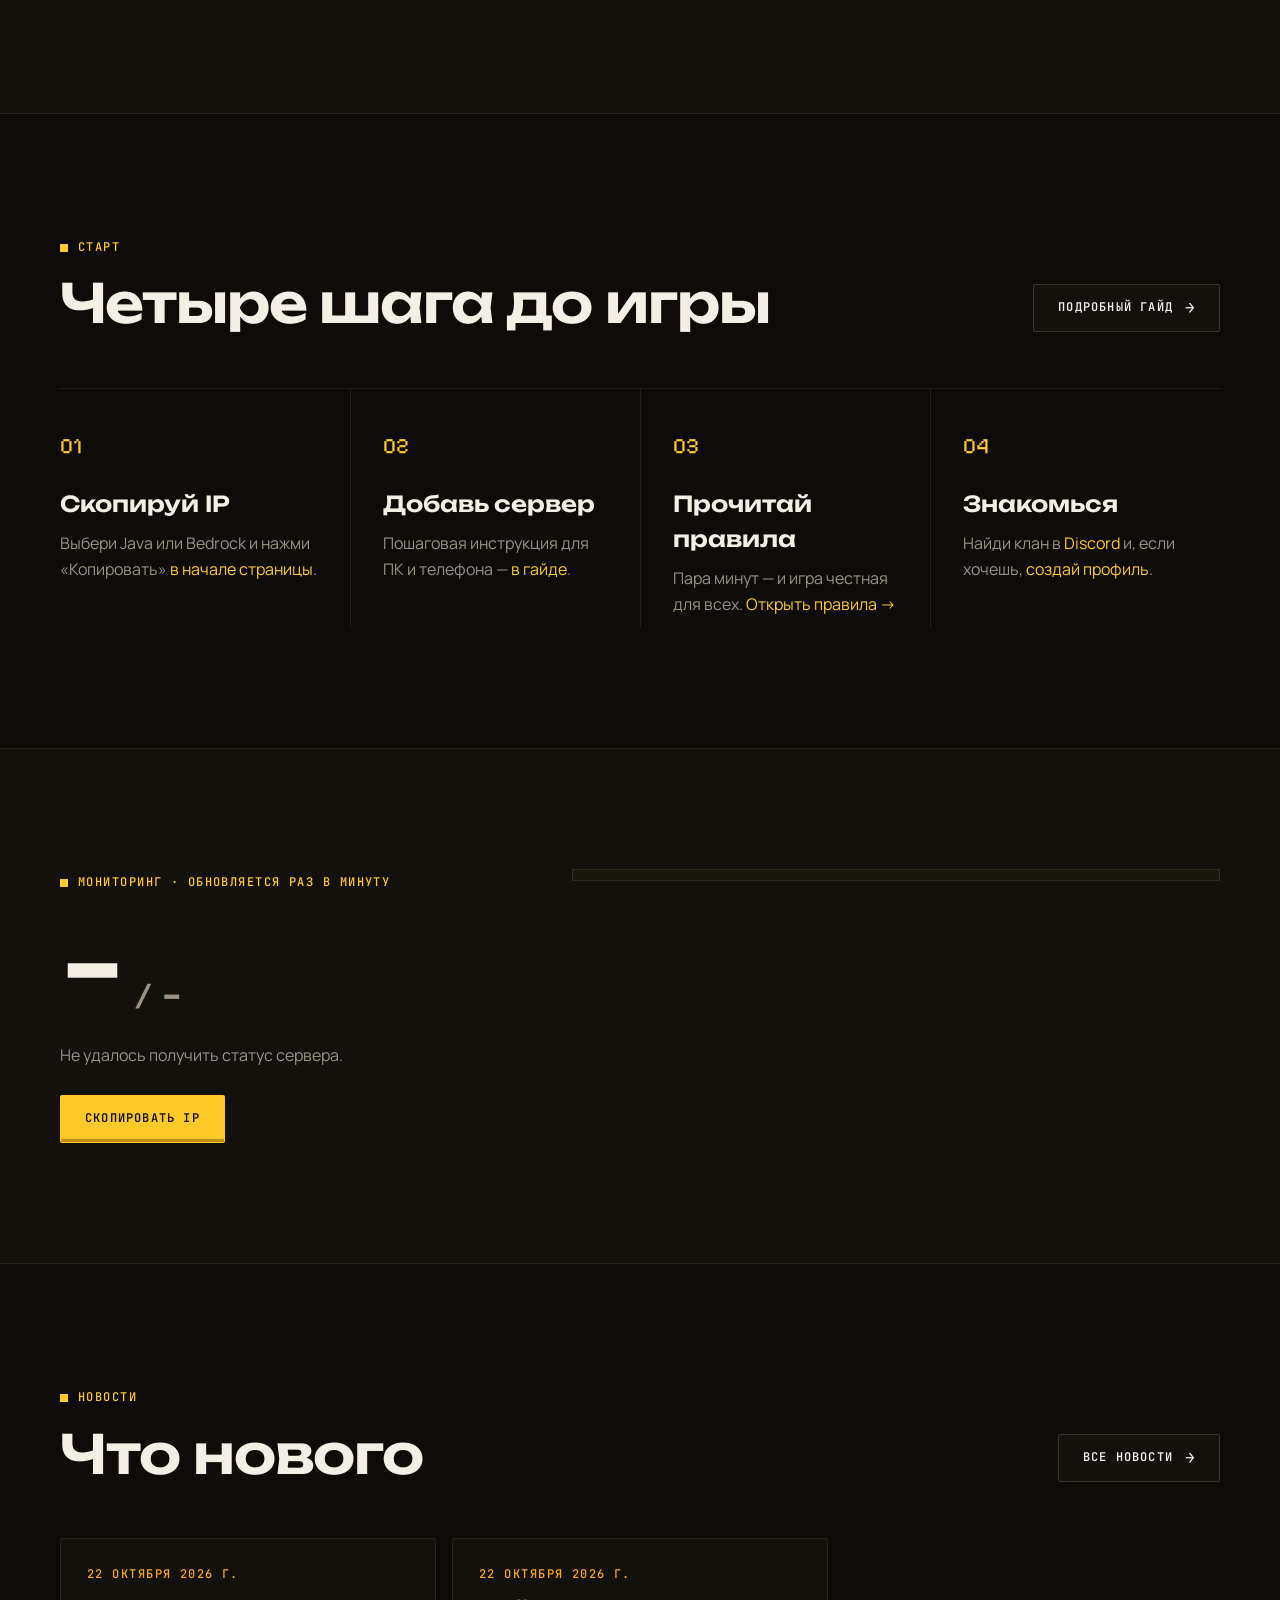
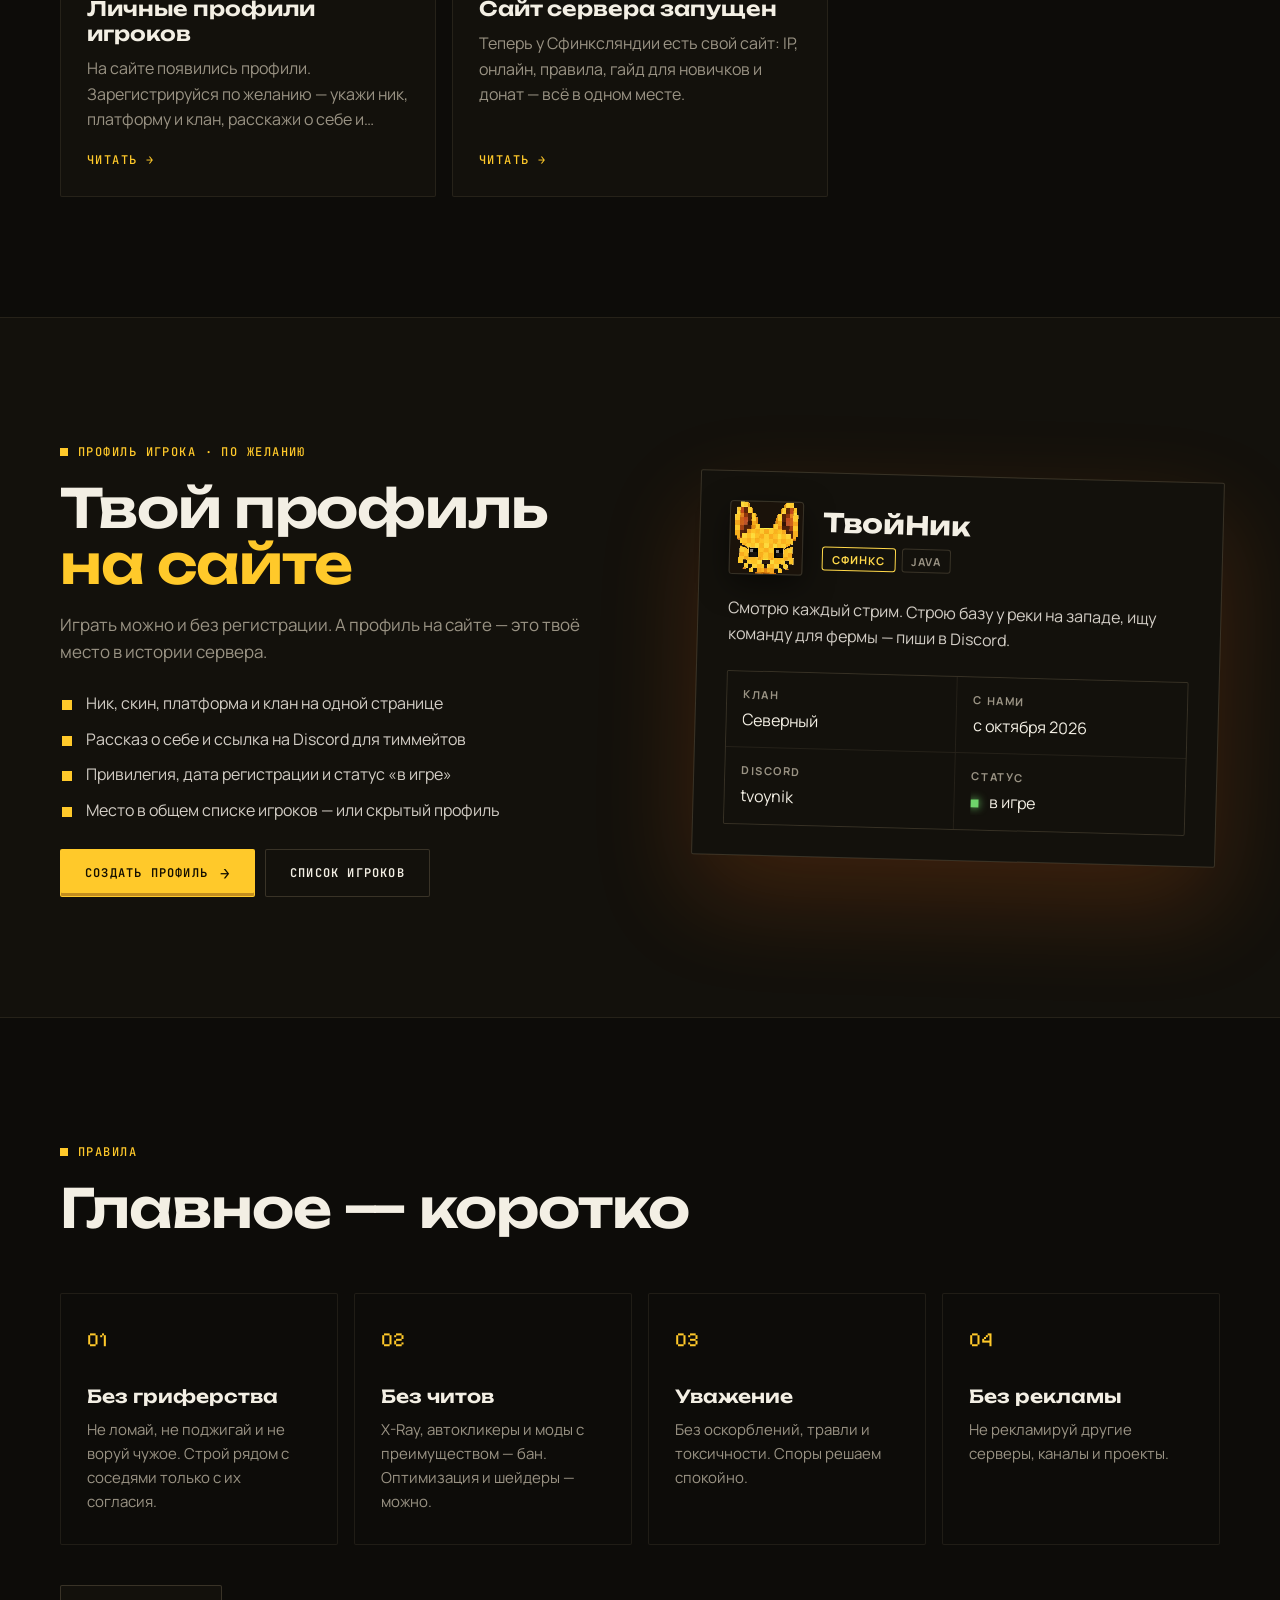
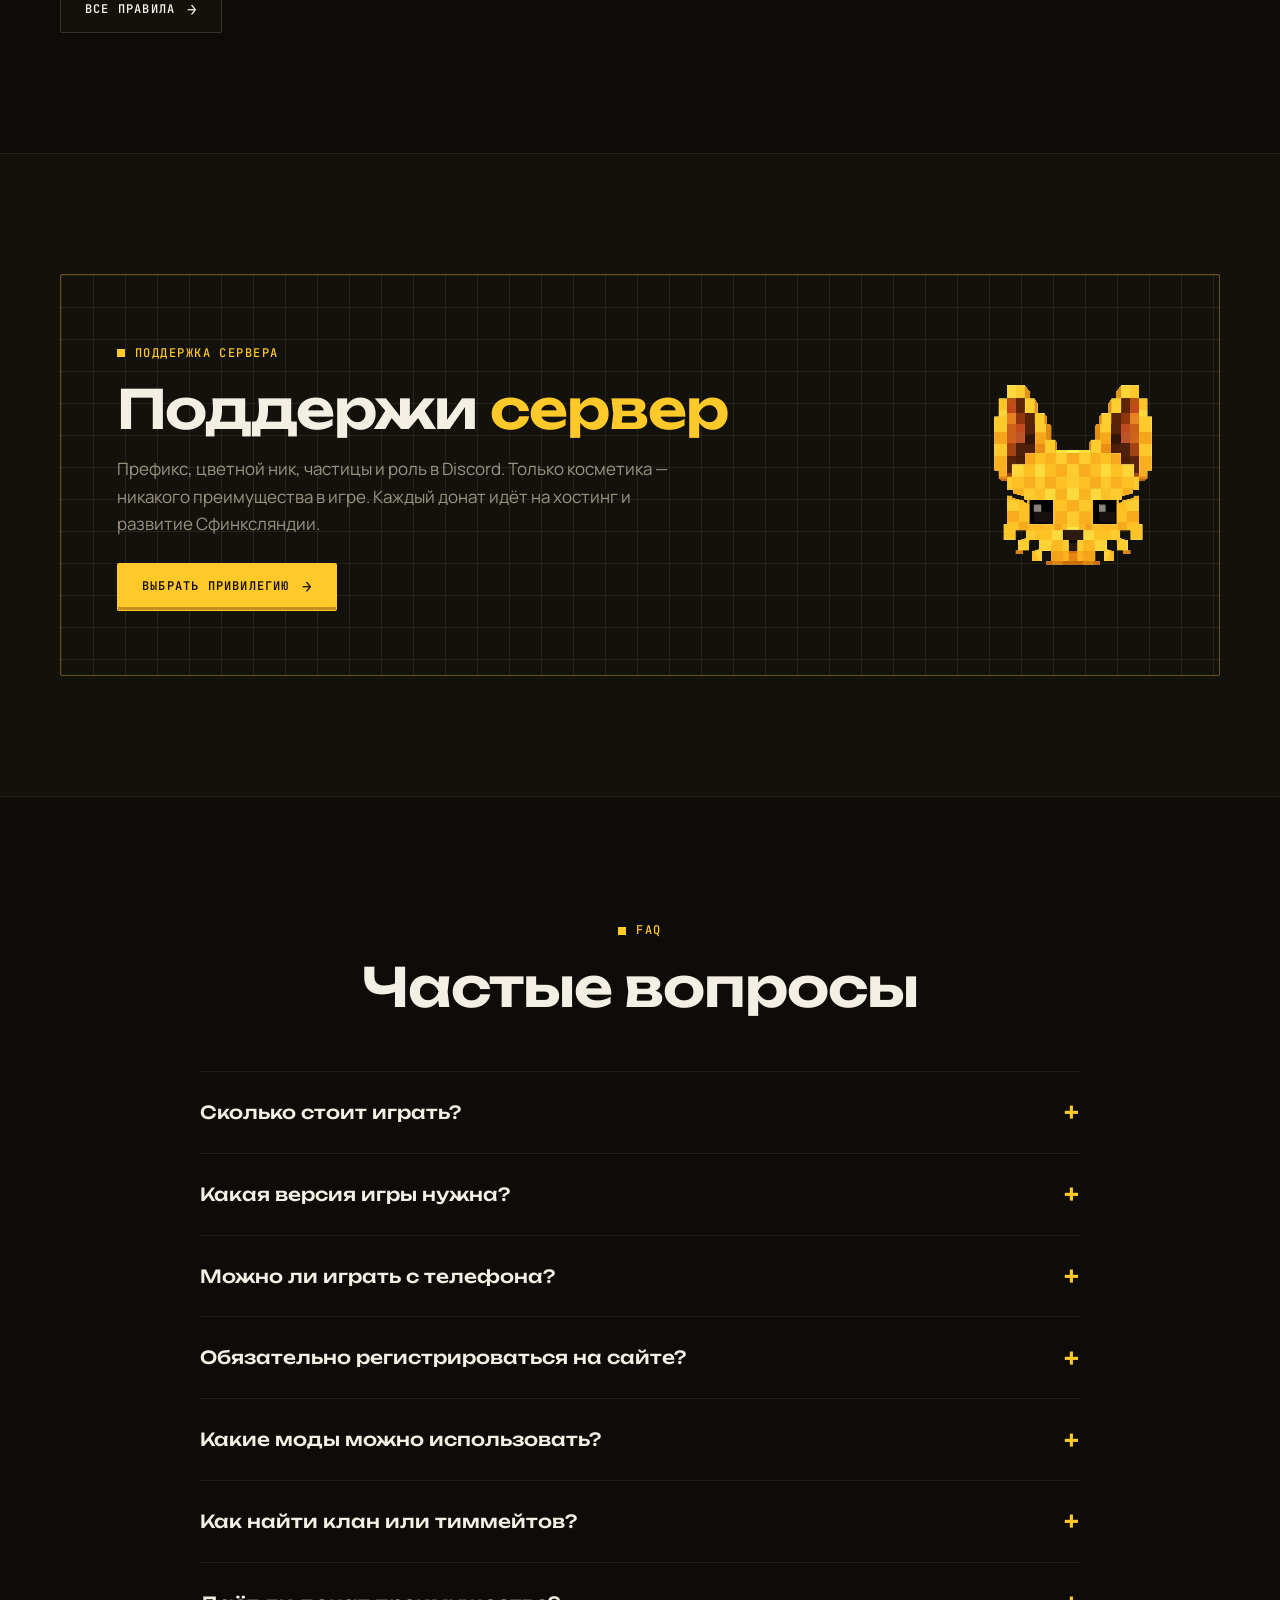
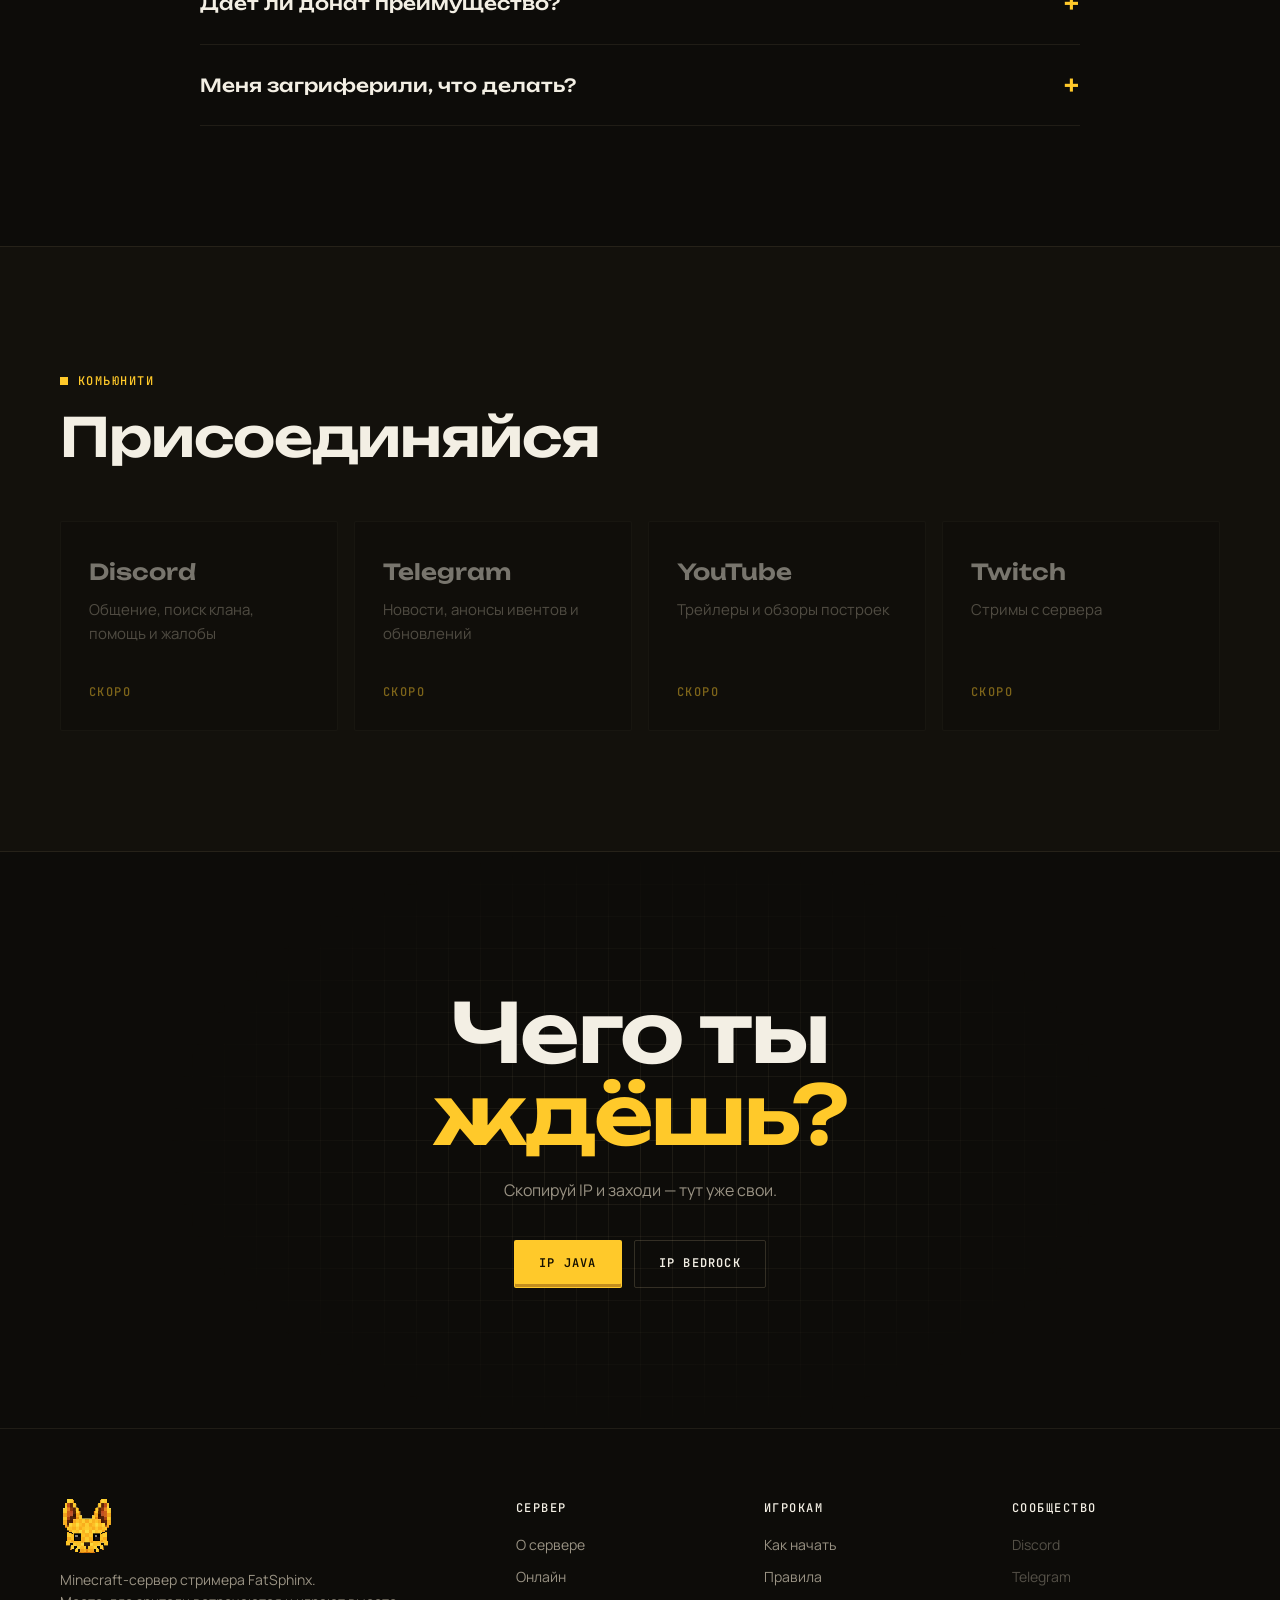
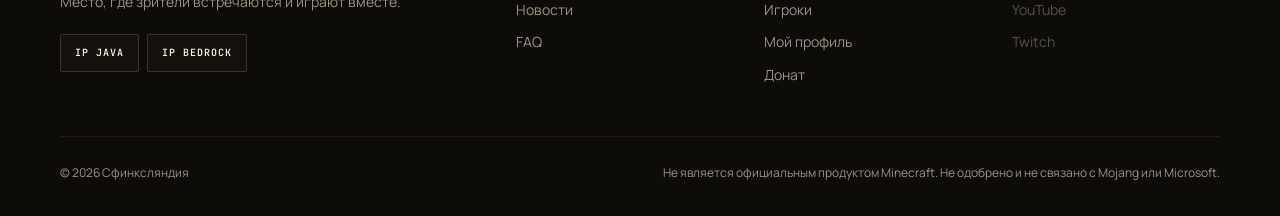
==== commit 81e7e2f6: "Редизайн: минимализм + Minecraft в цветах аватарки FatSphinx, без египетской темы Co-Authored-By: Cl" ====
--- a/index.html
+++ b/index.html
@@ -4,17 +4,17 @@
   <meta charset="utf-8">
   <meta name="viewport" content="width=device-width, initial-scale=1">
   <title>Сфинксляндия — Minecraft сервер</title>
-  <meta name="description" content="Сфинксляндия — бесплатный Minecraft сервер для Java и Bedrock. Выживание, кланы, города, торговля и честный косметический донат.">
+  <meta name="description" content="Сфинксляндия — Minecraft-сервер стримера FatSphinx для его зрителей. Java и Bedrock, выживание, кланы и честный косметический донат.">
   <meta property="og:title" content="Сфинксляндия — Minecraft сервер">
-  <meta property="og:description" content="Пески, пирамиды и кланы. Java и Bedrock в одном мире.">
-  <meta name="theme-color" content="#07060a">
+  <meta property="og:description" content="Сервер FatSphinx, где зрители встречаются и играют вместе. Java и Bedrock в одном мире.">
+  <meta name="theme-color" content="#0d0c09">
   <meta property="og:site_name" content="Сфинксляндия">
   <meta property="og:image" content="img/logo.png">
   <link rel="icon" href="img/favicon.png" type="image/png">
   <link rel="apple-touch-icon" href="img/apple-touch-icon.png">
   <link rel="preconnect" href="https://fonts.googleapis.com">
   <link rel="preconnect" href="https://fonts.gstatic.com" crossorigin>
-  <link href="https://fonts.googleapis.com/css2?family=Manrope:wght@400;500;600;700&family=Pixelify+Sans:wght@500&family=Unbounded:wght@500;600;700;800&display=swap" rel="stylesheet">
+  <link href="https://fonts.googleapis.com/css2?family=JetBrains+Mono:wght@400;500;600&family=Manrope:wght@400;500;600;700&family=Pixelify+Sans:wght@500&family=Unbounded:wght@500;600&display=swap" rel="stylesheet">
   <link rel="stylesheet" href="style.css">
 </head>
 <body>
@@ -40,15 +40,11 @@
 
 <!-- ================= HERO ================= -->
 <section class="hero" id="play">
-  <div class="hero__bg"></div>
-  <canvas class="embers" id="embers"></canvas>
+  <canvas class="blocks" id="blocks" aria-hidden="true"></canvas>
 
   <div class="wrap">
     <div>
-      <div class="hero__badge caps">
-        <img src="img/logo.png" alt="">
-        <span>Java &amp; Bedrock · <span data-version></span><br><span data-t="hero.badge"></span></span>
-      </div>
+      <div class="hero__badge"><span class="px"></span><span data-t="hero.badge"></span></div>
       <h1 class="hero__title">
         <span class="l1" data-t="hero.line1"></span>
         <span class="l1" data-t="hero.line2"></span>
@@ -66,33 +62,22 @@
       </div>
       <p class="ip-hint" id="ip-hint"></p>
       <div class="hero__actions">
-        <a class="btn btn--ghost" href="guide.html">Как подключиться <span class="arr">→</span></a>
-        <a class="btn btn--dark" href="account.html">Мой профиль</a>
+        <a class="btn btn--primary" href="guide.html">Как подключиться <span class="arr">→</span></a>
+        <a class="btn btn--ghost" href="account.html">Мой профиль</a>
       </div>
       <div class="status"><span class="dot"></span><span id="status-text">Проверяем сервер…</span></div>
     </div>
 
-    <div class="portal-wrap" aria-hidden="true">
-      <div class="portal">
-        <div class="portal__inner">
-          <canvas id="scene"></canvas>
-          <img class="portal__logo" src="img/logo.png" alt="">
-        </div>
-      </div>
-      <i class="gem" style="left:4px;top:22%"></i>
-      <i class="gem" style="left:4px;top:62%"></i>
-      <i class="gem" style="right:4px;top:30%"></i>
-      <i class="gem" style="right:4px;top:72%"></i>
-      <i class="gem" style="left:46%;top:4px"></i>
-      <span class="cube" style="--s:54px;left:-34px;top:8%"></span>
-      <span class="cube" style="--s:30px;right:-22px;top:4%;animation-delay:-2s;--c:#c27a26"></span>
-      <span class="cube" style="--s:40px;right:-30px;bottom:14%;animation-delay:-4s;--c:#e3a83c"></span>
-      <span class="cube" style="--s:24px;left:-16px;bottom:22%;animation-delay:-1s;--c:#a8601c"></span>
-    </div>
-  </div>
-
-  <div class="hero__corner hero__corner--l caps"><img src="img/logo.png" alt=""><span>Пески<br>Сфинксляндии<br>с 2026</span></div>
-  <div class="hero__corner hero__corner--r caps">Строй · Объединяйся · Правь</div>
+    <div class="hero__art" aria-hidden="true">
+      <div class="frame">
+        <i class="frame__c tl"></i><i class="frame__c tr"></i><i class="frame__c bl"></i><i class="frame__c br"></i>
+        <div class="frame__hud frame__hud--t"><span>Сфинксляндия</span><span>Java + Bedrock · <b data-version>—</b></span></div>
+        <span class="frame__shadow"></span>
+        <img class="frame__logo" src="img/logo.png" alt="">
+        <div class="frame__hud frame__hud--b"><span><i class="dot"></i><b id="hud-online">—</b> онлайн</span><span>x 0 · y 64 · z 0</span></div>
+      </div>
+    </div>
+  </div>
 </section>
 
 <!-- ================= ЦИФРЫ ================= -->
@@ -105,20 +90,39 @@
   </div>
 </div>
 
+<!-- ================= АВТОР ================= -->
+<section class="section" id="author">
+  <div class="wrap">
+    <div class="author reveal">
+      <div class="author__ava" aria-hidden="true"><img src="img/logo.png" alt=""></div>
+      <div>
+        <span class="head__label caps">Чей это сервер</span>
+        <h2 class="head__title" data-t="author.title"></h2>
+        <div class="author__text" data-t="author.text"></div>
+        <div class="tile__actions">
+          <a class="btn btn--primary" data-link="twitch">Смотреть на Twitch <span class="arr">→</span></a>
+          <a class="btn btn--ghost" data-link="youtube">YouTube</a>
+          <a class="btn btn--ghost" data-link="telegram">Telegram</a>
+        </div>
+      </div>
+    </div>
+  </div>
+</section>
+
 <!-- ================= О СЕРВЕРЕ ================= -->
-<section class="section" id="about">
+<section class="section section--alt" id="about">
   <div class="wrap">
     <div class="head reveal">
       <span class="head__label caps">О сервере</span>
       <h2 class="head__title">Больше, чем<br>просто выживание</h2>
-      <p class="head__sub">Сфинксляндия — выживание в мире песков и пирамид. Здесь нет готовых городов: всё, что ты увидишь, построили игроки.</p>
+      <p class="head__sub">Классическое выживание без лишнего. Здесь нет готовых городов: всё, что ты увидишь, построили зрители вместе.</p>
     </div>
     <div class="showcase" id="features"></div>
   </div>
 </section>
 
 <!-- ================= КАК НАЧАТЬ ================= -->
-<section class="section section--alt" id="start">
+<section class="section" id="start">
   <div class="wrap">
     <div class="head head-row reveal">
       <div>
@@ -153,7 +157,7 @@
 </section>
 
 <!-- ================= ОНЛАЙН ================= -->
-<section class="section" id="online">
+<section class="section section--alt" id="online">
   <div class="wrap">
     <div class="online">
       <div class="reveal">
@@ -171,7 +175,7 @@
 </section>
 
 <!-- ================= НОВОСТИ ================= -->
-<section class="section section--alt" id="news">
+<section class="section" id="news">
   <div class="wrap">
     <div class="head head-row reveal">
       <div>
@@ -185,7 +189,7 @@
 </section>
 
 <!-- ================= ПРОФИЛЬ ================= -->
-<section class="section" id="profile">
+<section class="section section--alt" id="profile">
   <div class="wrap">
     <div class="promo reveal">
       <div>
@@ -208,12 +212,12 @@
           <img class="pcard__ava" src="img/logo.png" alt="">
           <div>
             <div class="pcard__nick">ТвойНик</div>
-            <div class="pcard__meta"><span class="chip chip--rank" style="--c:#ffa21f">Фараон</span><span class="chip">Java</span></div>
+            <div class="pcard__meta"><span class="chip chip--rank" style="--c:#ffd84a">Сфинкс</span><span class="chip">Java</span></div>
           </div>
         </div>
-        <p class="pcard__bio">Строю пирамиду у Красного оазиса. Ищу клан для торговли — пиши в Discord.</p>
+        <p class="pcard__bio">Смотрю каждый стрим. Строю базу у реки на западе, ищу команду для фермы — пиши в Discord.</p>
         <div class="pcard__grid">
-          <div><b>Клан</b><span>Пески Ра</span></div>
+          <div><b>Клан</b><span>Северный</span></div>
           <div><b>С нами</b><span>с октября 2026</span></div>
           <div><b>Discord</b><span>tvoynik</span></div>
           <div><b>Статус</b><span><i class="dot on"></i> в игре</span></div>
@@ -224,7 +228,7 @@
 </section>
 
 <!-- ================= ПРАВИЛА ================= -->
-<section class="section section--alt" id="rules">
+<section class="section" id="rules">
   <div class="wrap">
     <div class="head reveal">
       <span class="head__label caps">Правила</span>
@@ -236,7 +240,7 @@
 </section>
 
 <!-- ================= ДОНАТ-БАННЕР ================= -->
-<section class="section">
+<section class="section section--alt">
   <div class="wrap">
     <div class="donate-banner reveal">
       <div>
@@ -293,7 +297,7 @@
 <section class="cta">
   <div class="wrap reveal">
     <h2>Чего ты<br><span class="grad-text">ждёшь?</span></h2>
-    <p>Скопируй IP и заходи — пески уже ждут.</p>
+    <p>Скопируй IP и заходи — тут уже свои.</p>
     <div class="btns">
       <button class="btn btn--primary" data-copy="java">IP Java</button>
       <button class="btn btn--ghost" data-copy="bedrock">IP Bedrock</button>
--- a/style.css
+++ b/style.css
@@ -1,26 +1,35 @@
 /* =========================================================
    Сфинксляндия — стили сайта
+   Минимализм + Minecraft. Цвета бренда взяты из аватарки FatSphinx.
    Цвета и шрифты меняются здесь, в :root
    ========================================================= */
 :root {
-  --bg: #07060a;
-  --bg-2: #0e0c10;
-  --panel: rgba(255,255,255,.035);
-  --line: rgba(255,255,255,.09);
-  --line-2: rgba(255,255,255,.16);
-  --text: #f4efe6;
-  --muted: #9b948a;
-  --yellow: #ffc83a;
-  --orange: #ff7a1a;
-  --amber: #ffa21f;
-  --green: #4fd36b;
-  --red: #ff5050;
-  --grad: linear-gradient(95deg, #ffd84a 0%, #ffa21f 45%, #ff6a12 100%);
+  /* Фон и линии — тёплый почти чёрный */
+  --bg: #0d0c09;
+  --bg-2: #13110c;
+  --bg-3: #1a170f;
+  --panel: rgba(255,226,160,.025);
+  --line: rgba(255,230,180,.08);
+  --line-2: rgba(255,230,180,.16);
+  --text: #f3efe4;
+  --muted: #9a9384;
+  /* Бренд (аватарка): жёлтый мех, янтарь, ржавые уши, тёмно-коричневый */
+  --yellow: #ffc92a;
+  --yellow-2: #ffd93a;
+  --amber: #f7a51a;
+  --orange: #f7a51a;
+  --rust: #c8601a;
+  --brown: #55200a;
+  --green: #6fd36b;
+  --red: #ff5a4a;
+  --grad: linear-gradient(95deg, #ffd93a 0%, #ffc92a 50%, #f7a51a 100%);
+  --grid: 32px;
   --head: "Unbounded", "Arial Black", sans-serif;
   --body: "Manrope", system-ui, -apple-system, "Segoe UI", sans-serif;
+  --mono: "JetBrains Mono", ui-monospace, "Cascadia Mono", Consolas, monospace;
   --pixel: "Pixelify Sans", "Courier New", monospace;
   --wrap: 1240px;
-  --r: 4px;
+  --r: 2px;
 }
 
 * { box-sizing: border-box; margin: 0; padding: 0; }
@@ -36,41 +45,45 @@
 .wrap { width: 100%; max-width: var(--wrap); margin: 0 auto; padding: 0 16px; }
 @media (min-width: 760px) { .wrap { padding: 0 40px; } }
 
-.caps { text-transform: uppercase; letter-spacing: .22em; font-size: 12px; font-weight: 600; }
+.caps { text-transform: uppercase; letter-spacing: .12em; font-size: 12px; font-weight: 500; font-family: var(--mono); }
+::selection { background: var(--yellow); color: #140f00; }
+/* Пиксель-маркер (один «блок» бренда) */
+.px { display: inline-block; width: 8px; height: 8px; background: var(--yellow); flex: none; }
 .muted { color: var(--muted); }
 .grad-text { background: var(--grad); -webkit-background-clip: text; background-clip: text; color: transparent; }
 
 /* ---------- Кнопки ---------- */
 .btn {
   display: inline-flex; align-items: center; justify-content: center; gap: 12px;
-  min-height: 48px; padding: 0 26px; border-radius: var(--r); border: 1px solid transparent;
-  text-transform: uppercase; letter-spacing: .18em; font-size: 12px; font-weight: 700;
-  cursor: pointer; transition: background .2s, border-color .2s, color .2s, box-shadow .2s, transform .1s;
+  min-height: 48px; padding: 0 24px; border-radius: var(--r); border: 1px solid transparent;
+  text-transform: uppercase; letter-spacing: .1em; font-family: var(--mono); font-size: 12px; font-weight: 600;
+  cursor: pointer; transition: background .15s, border-color .15s, color .15s, transform .1s;
   white-space: nowrap;
 }
 .btn:active { transform: translateY(1px); }
-.btn--primary { background: var(--yellow); color: #140c00; }
-.btn--primary:hover { background: #ffd65e; box-shadow: 0 0 30px rgba(255,200,58,.35); }
-.btn--ghost { border-color: rgba(255,162,31,.65); color: var(--text); background: rgba(255,122,26,.06); box-shadow: 0 0 22px rgba(255,122,26,.18), inset 0 0 14px rgba(255,122,26,.08); }
-.btn--ghost:hover { border-color: var(--yellow); box-shadow: 0 0 34px rgba(255,162,31,.35), inset 0 0 18px rgba(255,122,26,.14); }
-.btn--light { background: rgba(255,255,255,.88); color: #111; }
+/* Основная кнопка — как блок в Minecraft: плоская заливка и тёмная нижняя грань */
+.btn--primary { background: var(--yellow); color: #140f00; box-shadow: inset 0 -3px 0 rgba(85,32,10,.35); }
+.btn--primary:hover { background: var(--yellow-2); }
+.btn--ghost { border-color: var(--line-2); color: var(--text); background: transparent; }
+.btn--ghost:hover { border-color: var(--yellow); color: var(--yellow); }
+.btn--light { background: var(--text); color: #140f00; box-shadow: inset 0 -3px 0 rgba(0,0,0,.18); }
 .btn--light:hover { background: #fff; }
-.btn--dark { background: rgba(20,18,22,.75); color: var(--text); border-color: var(--line-2); backdrop-filter: blur(6px); }
-.btn--dark:hover { border-color: var(--text); }
+.btn--dark { background: var(--bg-2); color: var(--text); border-color: var(--line-2); }
+.btn--dark:hover { border-color: var(--yellow); }
 .btn .arr { font-size: 16px; letter-spacing: 0; transition: transform .2s; }
 .btn:hover .arr { transform: translateX(4px); }
 .btn--block { width: 100%; }
 
 /* ---------- Шапка ---------- */
 .header { position: fixed; inset: 0 0 auto; z-index: 60; transition: background .3s, border-color .3s; border-bottom: 1px solid transparent; }
-.header.scrolled, .header.solid { background: rgba(7,6,10,.82); backdrop-filter: blur(14px); border-color: var(--line); }
+.header.scrolled, .header.solid { background: rgba(13,12,9,.86); backdrop-filter: blur(14px); border-color: var(--line); }
 .header .wrap { display: flex; align-items: center; justify-content: space-between; height: 72px; gap: 20px; }
 .logo { display: flex; align-items: center; gap: 12px; }
-.logo img { width: 36px; height: 36px; image-rendering: pixelated; filter: drop-shadow(0 0 10px rgba(255,200,58,.35)); }
-.logo span { font-family: var(--head); font-weight: 700; font-size: 13px; letter-spacing: .24em; text-transform: uppercase; }
-.nav { display: flex; gap: 6px; }
-.nav a { padding: 8px 14px; border-radius: var(--r); text-transform: uppercase; letter-spacing: .18em; font-size: 11px; font-weight: 600; color: rgba(244,239,230,.82); transition: background .2s, color .2s; }
-.nav a:hover { background: rgba(255,255,255,.07); color: var(--text); }
+.logo img { width: 34px; height: 34px; image-rendering: pixelated; }
+.logo span { font-family: var(--head); font-weight: 600; font-size: 14px; letter-spacing: .02em; }
+.nav { display: flex; gap: 2px; }
+.nav a { padding: 8px 12px; border-radius: var(--r); font-family: var(--mono); text-transform: uppercase; letter-spacing: .08em; font-size: 12px; font-weight: 500; color: rgba(243,239,228,.72); transition: background .15s, color .15s; }
+.nav a:hover { background: var(--panel); color: var(--text); }
 .nav a.active { color: var(--yellow); }
 .header__right { display: flex; align-items: center; gap: 10px; }
 .header__right .btn { min-height: 38px; padding: 0 18px; font-size: 11px; }
@@ -78,110 +91,111 @@
 .burger span { display: block; width: 18px; height: 2px; background: var(--text); margin: 4px auto; }
 
 /* ---------- HERO ---------- */
-.hero { position: relative; min-height: 100vh; min-height: 100svh; display: flex; align-items: center; overflow: hidden; padding: 110px 0 90px; }
-.hero__bg { position: absolute; inset: 0; z-index: 0;
+.hero { position: relative; min-height: 100vh; min-height: 100svh; display: flex; align-items: center; overflow: hidden; padding: 120px 0 150px; background: var(--bg); }
+/* Сетка блоков + пиксельный горизонт рисуются в canvas (script.js → blocks) */
+.blocks { position: absolute; inset: 0; width: 100%; height: 100%; z-index: 0; pointer-events: none; image-rendering: pixelated; }
+.hero .wrap { position: relative; z-index: 2; display: grid; grid-template-columns: minmax(0, 1.1fr) minmax(0, .9fr); gap: 64px; align-items: center; }
+
+.hero__badge { display: inline-flex; align-items: center; gap: 10px; margin-bottom: 28px; padding: 8px 14px 8px 10px; border: 1px solid var(--line-2); background: rgba(13,12,9,.6);
+  font-family: var(--mono); font-size: 12px; letter-spacing: .08em; text-transform: uppercase; color: var(--muted); }
+.hero__badge b { color: var(--yellow); font-weight: 600; }
+.hero__title { font-family: var(--head); font-weight: 600; line-height: 1; letter-spacing: -.025em; font-size: clamp(44px, 6.2vw, 88px); margin-bottom: 26px; }
+.hero__title span { display: block; }
+.hero__title .l1 { color: var(--text); }
+.hero__title .l2 { color: var(--yellow); }
+.hero__text { max-width: 500px; color: var(--muted); font-size: 18px; line-height: 1.6; margin-bottom: 34px; }
+
+.ip-pill { display: inline-flex; align-items: stretch; border: 1px solid var(--line-2); border-radius: var(--r); overflow: hidden; background: rgba(13,12,9,.7); max-width: 100%; }
+.ip-pill__tabs { display: flex; border-right: 1px solid var(--line-2); }
+.ip-tab { padding: 0 14px; background: none; border: 0; cursor: pointer; font-family: var(--mono); text-transform: uppercase; letter-spacing: .08em; font-size: 11px; font-weight: 600; color: var(--muted); }
+.ip-tab.active { color: #140f00; background: var(--yellow); }
+.ip-value { display: flex; align-items: center; padding: 0 16px; font-family: var(--pixel); font-size: 18px; color: var(--yellow); white-space: nowrap; min-width: 0; overflow-x: auto; }
+.ip-copy { padding: 0 16px; border: 0; border-left: 1px solid var(--line-2); background: none; cursor: pointer; font-family: var(--mono); text-transform: uppercase; letter-spacing: .08em; font-size: 11px; font-weight: 600; min-height: 48px; }
+.ip-copy:hover { background: var(--yellow); color: #140f00; }
+.hero__actions { display: flex; flex-wrap: wrap; gap: 10px; margin-top: 14px; }
+.ip-hint { color: var(--muted); font-size: 13px; margin-top: 12px; min-height: 20px; }
+.status { display: inline-flex; align-items: center; gap: 10px; font-family: var(--mono); font-size: 12px; color: var(--muted); margin-top: 18px; }
+.dot { width: 8px; height: 8px; background: var(--muted); flex: none; }
+.dot.on { background: var(--green); box-shadow: 0 0 8px var(--green); animation: pulse 2s steps(2) infinite; }
+.dot.off { background: var(--red); }
+@keyframes pulse { 50% { opacity: .4; } }
+
+/* Аватар в «HUD-рамке» поверх сетки блоков */
+.hero__art { display: flex; justify-content: center; }
+.frame { position: relative; width: min(100%, 470px); aspect-ratio: 1; display: grid; place-items: center; border: 1px solid var(--line-2);
   background:
-    radial-gradient(ellipse 55% 60% at 72% 48%, rgba(255,122,26,.20), transparent 70%),
-    radial-gradient(ellipse 40% 50% at 10% 100%, rgba(255,200,58,.06), transparent 70%),
-    var(--bg); }
-.embers { position: absolute; inset: 0; width: 100%; height: 100%; z-index: 1; pointer-events: none; }
-.hero .wrap { position: relative; z-index: 2; display: grid; grid-template-columns: minmax(0, .95fr) minmax(0, 1.05fr); gap: 40px; align-items: center; }
-
-.hero__badge { display: flex; align-items: center; gap: 12px; margin-bottom: 26px; color: var(--muted); line-height: 1.5; }
-.hero__badge img { width: 30px; height: 30px; image-rendering: pixelated; }
-.hero__title { font-family: var(--head); font-weight: 800; line-height: .95; letter-spacing: -.01em; font-size: clamp(46px, 7.2vw, 104px); margin-bottom: 26px; }
-.hero__title .l1 { background: linear-gradient(180deg, #ffffff, #b8b2aa); -webkit-background-clip: text; background-clip: text; color: transparent; display: block; }
-.hero__title .l2 { display: block; background: var(--grad); -webkit-background-clip: text; background-clip: text; color: transparent; filter: drop-shadow(0 0 28px rgba(255,140,30,.35)); }
-.hero__text { max-width: 440px; color: var(--muted); text-transform: uppercase; letter-spacing: .14em; font-size: 12px; font-weight: 600; line-height: 1.9; margin-bottom: 34px; }
-
-.ip-pill { display: inline-flex; align-items: stretch; border: 1px solid var(--line-2); border-radius: var(--r); overflow: hidden; background: rgba(255,255,255,.03); backdrop-filter: blur(8px); max-width: 100%; }
-.ip-pill__tabs { display: flex; border-right: 1px solid var(--line-2); }
-.ip-tab { padding: 0 14px; background: none; border: 0; cursor: pointer; text-transform: uppercase; letter-spacing: .16em; font-size: 10px; font-weight: 700; color: var(--muted); }
-.ip-tab.active { color: #140c00; background: var(--yellow); }
-.ip-value { display: flex; align-items: center; padding: 0 16px; font-family: var(--pixel); font-size: 18px; color: var(--yellow); white-space: nowrap; min-width: 0; overflow-x: auto; }
-.ip-copy { padding: 0 16px; border: 0; border-left: 1px solid var(--line-2); background: none; cursor: pointer; text-transform: uppercase; letter-spacing: .16em; font-size: 10px; font-weight: 700; min-height: 48px; }
-.ip-copy:hover { background: rgba(255,255,255,.07); }
-.hero__actions { display: flex; flex-wrap: wrap; gap: 12px; margin-top: 14px; }
-.ip-hint { color: var(--muted); font-size: 13px; margin-top: 12px; min-height: 20px; }
-.status { display: inline-flex; align-items: center; gap: 10px; font-size: 13px; color: var(--muted); margin-top: 6px; }
-.dot { width: 8px; height: 8px; border-radius: 50%; background: var(--muted); flex: none; }
-.dot.on { background: var(--green); box-shadow: 0 0 10px var(--green); animation: pulse 2s infinite; }
-.dot.off { background: var(--red); }
-@keyframes pulse { 50% { opacity: .45; } }
-
-/* Портал */
-.portal-wrap { position: relative; aspect-ratio: 5 / 6; max-height: 78vh; width: 100%; margin-left: auto; }
-.portal {
-  position: absolute; inset: 0; padding: 22px;
-  background:
-    repeating-conic-gradient(#141018 0 25%, #0d0a10 0 50%) 0 0 / 22px 22px;
-  box-shadow: 0 0 0 1px rgba(255,255,255,.06), 0 40px 120px rgba(255,110,20,.25);
-}
-.gem { position: absolute; width: 14px; height: 14px; background: var(--amber); box-shadow: 0 0 16px 4px rgba(255,162,31,.7); z-index: 2; animation: gem 3s ease-in-out infinite; }
-@keyframes gem { 50% { box-shadow: 0 0 6px 1px rgba(255,162,31,.4); opacity: .75; } }
-.portal__inner { position: relative; width: 100%; height: 100%; overflow: hidden; box-shadow: inset 0 0 60px rgba(0,0,0,.6), 0 0 40px rgba(255,140,30,.45); }
-.portal__inner canvas { width: 100%; height: 100%; image-rendering: pixelated; }
-.portal__logo { position: absolute; left: 50%; top: 13%; width: 30%; transform: translateX(-50%); image-rendering: pixelated; filter: drop-shadow(0 0 30px rgba(255,200,58,.75)); animation: float 5s ease-in-out infinite; }
-@keyframes float { 50% { transform: translate(-50%, -12px); } }
-.cube { position: absolute; z-index: 3; width: var(--s, 40px); height: var(--s, 40px); animation: drift 7s ease-in-out infinite;
-  background:
-    linear-gradient(90deg, rgba(0,0,0,.12) 25%, transparent 25% 50%, rgba(255,255,255,.08) 50% 75%, transparent 75%) 0 0 / 50% 50%,
-    var(--c, #d99a33);
-  box-shadow: inset calc(var(--s, 40px) / -6) calc(var(--s, 40px) / -6) 0 rgba(0,0,0,.35), inset calc(var(--s, 40px) / 8) calc(var(--s, 40px) / 8) 0 rgba(255,255,255,.18), 0 20px 40px rgba(0,0,0,.5); }
-@keyframes drift { 50% { transform: translateY(-16px) rotate(4deg); } }
-
-.hero__corner { position: absolute; z-index: 2; bottom: 28px; color: var(--muted); }
-.hero__corner--l { left: 40px; display: flex; gap: 12px; align-items: center; line-height: 1.6; }
-.hero__corner--r { right: 40px; }
-.hero__corner--l img { width: 26px; opacity: .8; image-rendering: pixelated; }
+    radial-gradient(circle at 50% 52%, rgba(255,201,42,.14), transparent 58%),
+    linear-gradient(var(--line) 1px, transparent 1px) 0 0 / var(--grid) var(--grid),
+    linear-gradient(90deg, var(--line) 1px, transparent 1px) 0 0 / var(--grid) var(--grid),
+    rgba(19,17,12,.92); }
+.frame__c { position: absolute; width: 20px; height: 20px; border: 2px solid var(--yellow); }
+.frame__c.tl { top: -2px; left: -2px; border-right: 0; border-bottom: 0; }
+.frame__c.tr { top: -2px; right: -2px; border-left: 0; border-bottom: 0; }
+.frame__c.bl { bottom: -2px; left: -2px; border-right: 0; border-top: 0; }
+.frame__c.br { bottom: -2px; right: -2px; border-left: 0; border-top: 0; }
+.frame__logo { width: 60%; image-rendering: pixelated; animation: bob 4s steps(8) infinite; }
+.frame__shadow { position: absolute; left: 50%; bottom: 17%; width: 34%; height: 10px; transform: translateX(-50%); background: rgba(0,0,0,.45); animation: shadow 4s steps(8) infinite; }
+@keyframes bob { 50% { transform: translateY(-12px); } }
+@keyframes shadow { 50% { width: 26%; opacity: .6; } }
+.frame__hud { position: absolute; left: 18px; right: 18px; display: flex; justify-content: space-between; gap: 10px; font-family: var(--mono); font-size: 11px; letter-spacing: .08em; text-transform: uppercase; color: var(--muted); }
+.frame__hud--t { top: 16px; }
+.frame__hud--b { bottom: 16px; }
+.frame__hud b { color: var(--yellow); font-weight: 600; }
+.frame__hud .dot { display: inline-block; margin-right: 6px; vertical-align: 0; }
 
 /* ---------- Секции ---------- */
 .section { padding: 120px 0; position: relative; }
-.section--alt { background: var(--bg-2); }
+.section--alt { background: var(--bg-2); border-top: 1px solid var(--line); border-bottom: 1px solid var(--line); }
 .head { margin-bottom: 56px; }
 .head--center { text-align: center; }
-.head__label { color: var(--orange); margin-bottom: 14px; display: block; }
-.head__title { font-family: var(--head); font-weight: 700; font-size: clamp(30px, 4.4vw, 56px); line-height: 1.05; letter-spacing: -.01em; }
+/* Подпись секции: «блок» + моноширинный текст */
+.head__label { display: inline-flex; align-items: center; gap: 10px; color: var(--yellow); margin-bottom: 18px; }
+.head__label::before { content: ""; width: 8px; height: 8px; background: currentColor; flex: none; }
+.head__title { font-family: var(--head); font-weight: 600; font-size: clamp(30px, 4.2vw, 54px); line-height: 1.05; letter-spacing: -.02em; }
 .head__sub { color: var(--muted); max-width: 560px; margin-top: 18px; font-size: 17px; }
 .head--center .head__sub { margin-left: auto; margin-right: auto; }
-
-/* ---------- Статистика (в стиле Tesla) ---------- */
-.specs { display: grid; grid-template-columns: repeat(4, 1fr); border-top: 1px solid var(--line); border-bottom: 1px solid var(--line); }
-.spec { padding: 40px 20px; text-align: center; }
+.grad-text { color: var(--yellow); background: none; -webkit-background-clip: initial; background-clip: initial; }
+
+/* ---------- Цифры ---------- */
+.specs { display: grid; grid-template-columns: repeat(4, 1fr); border: 1px solid var(--line); background: var(--bg-2); }
+.spec { padding: 34px 24px; text-align: left; }
 .spec + .spec { border-left: 1px solid var(--line); }
-.spec__num { font-family: var(--head); font-weight: 600; font-size: clamp(28px, 3.4vw, 44px); line-height: 1; }
-.spec__num small { font-size: .45em; color: var(--muted); font-weight: 500; margin-left: 4px; }
-.spec__label { color: var(--muted); margin-top: 12px; }
-
-/* ---------- Витрина (большие панели) ---------- */
-.showcase { display: grid; grid-template-columns: 1.4fr 1fr; grid-auto-rows: minmax(380px, auto); gap: 16px; }
+.spec__num { font-family: var(--pixel); font-weight: 500; font-size: clamp(32px, 3.6vw, 48px); line-height: 1; color: var(--text); }
+.spec__num small { font-size: .45em; color: var(--muted); margin-left: 4px; }
+.spec__label { color: var(--muted); margin-top: 14px; }
+
+/* ---------- Витрина (плитки «О сервере») ---------- */
+.showcase { display: grid; grid-template-columns: 1.4fr 1fr; grid-auto-rows: minmax(340px, auto); gap: 12px; }
 .tile {
+  --img: none;
   position: relative; overflow: hidden; border-radius: var(--r);
-  display: flex; flex-direction: column; justify-content: space-between; padding: 40px;
-  background-color: #120e0b; background-size: cover; background-position: center;
-  border: 1px solid var(--line); isolation: isolate;
-}
-.tile::before { content: ""; position: absolute; inset: 0; z-index: -1; background: linear-gradient(180deg, rgba(7,6,10,.15) 0%, rgba(7,6,10,.85) 100%); }
-.tile::after { /* пиксельный узор (если нет картинки) */
-  content: ""; position: absolute; inset: 0; z-index: -2; opacity: .55;
-  background-image: linear-gradient(rgba(255,255,255,.04) 1px, transparent 1px), linear-gradient(90deg, rgba(255,255,255,.04) 1px, transparent 1px);
-  background-size: 24px 24px;
-}
+  display: flex; flex-direction: column; justify-content: space-between; padding: 36px;
+  border: 1px solid var(--line); isolation: isolate; transition: border-color .2s;
+  background-color: var(--bg-2); background-position: center; background-size: cover, var(--grid) var(--grid), var(--grid) var(--grid);
+  background-image: var(--img), linear-gradient(var(--line) 1px, transparent 1px), linear-gradient(90deg, var(--line) 1px, transparent 1px);
+}
+.tile:hover { border-color: rgba(255,201,42,.4); }
+/* Затемнение, только если загружен скриншот */
+.tile.has-img::before { content: ""; position: absolute; inset: 0; z-index: -1; background: linear-gradient(180deg, rgba(13,12,9,.2) 0%, rgba(13,12,9,.92) 100%); }
+/* Пиксельная «лесенка» из трёх блоков в углу */
+.tile::after { content: ""; position: absolute; top: 36px; right: 36px; width: 12px; height: 12px; background: var(--c1, var(--yellow));
+  box-shadow: -12px 12px 0 var(--c2, var(--amber)), 0 12px 0 var(--c2, var(--amber)), -24px 24px 0 var(--c3, var(--rust)), -12px 24px 0 var(--c3, var(--rust)), 0 24px 0 var(--c3, var(--rust)); }
+.tile:nth-child(2) { --c1: var(--amber); --c2: var(--rust); --c3: var(--brown); }
+.tile:nth-child(3) { --c1: var(--yellow-2); --c2: var(--yellow); --c3: var(--amber); }
+.tile:nth-child(4) { --c1: var(--rust); --c2: var(--brown); --c3: #2a1406; }
+.tile.has-img::after { display: none; }
 .tile--big { grid-row: span 2; }
+.tile__art { position: absolute; right: -8%; top: -6%; width: 52%; max-width: 380px; image-rendering: pixelated; opacity: .1; z-index: -1; pointer-events: none; }
 .tile__label { color: var(--yellow); }
-.tile h3 { font-family: var(--head); font-weight: 700; font-size: clamp(26px, 3vw, 40px); line-height: 1.05; margin: 10px 0 12px; }
-.tile p { color: rgba(244,239,230,.75); max-width: 440px; }
+.tile h3 { font-family: var(--head); font-weight: 600; font-size: clamp(24px, 2.6vw, 36px); line-height: 1.08; letter-spacing: -.015em; margin: 10px 0 12px; }
+.tile p { color: rgba(243,239,228,.72); max-width: 460px; }
 .tile__actions { display: flex; gap: 10px; flex-wrap: wrap; margin-top: 26px; }
-/* Фон плитки: картинка из админки (--img) или градиент */
-.tile { --img: none; --tg: radial-gradient(ellipse at 70% 20%, rgba(255,122,26,.45), transparent 60%), linear-gradient(160deg, #2a1608, #0b0907);
-  background-image: var(--img), var(--tg); }
-.tile:nth-child(3n+2) { --tg: radial-gradient(ellipse at 20% 10%, rgba(255,200,58,.35), transparent 60%), linear-gradient(160deg, #221a08, #0b0907); }
-.tile:nth-child(3n+3) { --tg: radial-gradient(ellipse at 80% 10%, rgba(255,162,31,.35), transparent 60%), linear-gradient(160deg, #24120a, #0b0907); }
 
 /* ---------- Новости ---------- */
 .news-grid { display: grid; grid-template-columns: repeat(3, 1fr); gap: 16px; }
 .news-grid--page { grid-template-columns: 1fr; max-width: 860px; gap: 24px; }
-.news-card { border: 1px solid var(--line); border-radius: var(--r); background: var(--panel); overflow: hidden; display: flex; flex-direction: column; scroll-margin-top: 100px; }
+.news-card { border: 1px solid var(--line); border-radius: var(--r); background: var(--bg-2); overflow: hidden; display: flex; flex-direction: column; scroll-margin-top: 100px; transition: border-color .2s; }
+.news-card:hover { border-color: rgba(255,201,42,.4); }
 .news-card__img { aspect-ratio: 16 / 9; overflow: hidden; background: #000; }
 .news-card__img img { width: 100%; height: 100%; object-fit: cover; transition: transform .5s; }
 .news-card:hover .news-card__img img { transform: scale(1.04); }
@@ -198,56 +212,62 @@
 .steps { display: grid; grid-template-columns: repeat(3, 1fr); gap: 0; border-top: 1px solid var(--line); }
 .step { padding: 40px 32px 10px 0; }
 .step + .step { padding-left: 32px; border-left: 1px solid var(--line); }
-.step__num { font-family: var(--head); font-size: 15px; color: var(--orange); margin-bottom: 26px; }
+.step__num { font-family: var(--pixel); font-size: 22px; color: var(--yellow); margin-bottom: 22px; }
 .step h3 { font-family: var(--head); font-weight: 600; font-size: 22px; margin-bottom: 10px; }
 .step p { color: var(--muted); }
 .step a { color: var(--yellow); }
 
 /* ---------- Онлайн ---------- */
 .online { display: grid; grid-template-columns: 1fr 1.4fr; gap: 50px; align-items: start; }
-.online__big { font-family: var(--head); font-weight: 800; font-size: clamp(64px, 9vw, 130px); line-height: .9; }
-.online__big small { font-size: .3em; color: var(--muted); font-weight: 500; }
+.online__big { font-family: var(--pixel); font-weight: 500; font-size: clamp(72px, 10vw, 140px); line-height: .9; }
+.online__big small { font-size: .3em; color: var(--muted); }
 .online__motd { color: var(--muted); margin: 18px 0 26px; }
-.bar { height: 4px; background: var(--line); border-radius: 2px; overflow: hidden; margin-bottom: 26px; }
-.bar__fill { height: 100%; width: 0; background: var(--grad); transition: width .9s; }
+/* Полоса заполнения — «блоками», как шкала опыта */
+.bar { height: 12px; background: var(--bg-3); border: 1px solid var(--line); overflow: hidden; margin-bottom: 26px; }
+.bar__fill { height: 100%; width: 0; transition: width .9s steps(12);
+  background: repeating-linear-gradient(90deg, var(--yellow) 0 22px, var(--amber) 22px 24px); }
 .players { display: grid; grid-template-columns: repeat(auto-fill, minmax(160px, 1fr)); gap: 8px; }
-.player { display: flex; align-items: center; gap: 10px; padding: 10px; border: 1px solid var(--line); border-radius: var(--r); background: var(--panel); font-size: 14px; overflow: hidden; }
+.player { display: flex; align-items: center; gap: 10px; padding: 10px; border: 1px solid var(--line); border-radius: var(--r); background: var(--bg-2); font-size: 14px; overflow: hidden; }
 .player img { width: 26px; height: 26px; image-rendering: pixelated; border-radius: 2px; flex: none; }
 .player span { overflow: hidden; text-overflow: ellipsis; white-space: nowrap; }
 .players-empty { color: var(--muted); padding: 28px; border: 1px dashed var(--line-2); border-radius: var(--r); text-align: center; grid-column: 1 / -1; }
 
 /* ---------- Правила ---------- */
 .rules-grid { display: grid; grid-template-columns: repeat(4, 1fr); gap: 16px; margin-bottom: 40px; }
-.rule { padding: 30px 26px; border: 1px solid var(--line); border-radius: var(--r); background: var(--panel); }
-.rule__n { font-family: var(--head); color: var(--orange); font-size: 14px; margin-bottom: 30px; display: block; }
+.rule { padding: 30px 26px; border: 1px solid var(--line); border-radius: var(--r); background: var(--bg); }
+.rule__n { font-family: var(--pixel); color: var(--yellow); font-size: 20px; margin-bottom: 26px; display: block; }
 .rule h4 { font-family: var(--head); font-weight: 600; font-size: 18px; margin-bottom: 8px; }
 .rule p { color: var(--muted); font-size: 15px; }
 .center { text-align: center; }
 
-.page-hero { padding: 160px 0 60px; border-bottom: 1px solid var(--line); background: radial-gradient(ellipse 60% 80% at 50% 0%, rgba(255,122,26,.16), transparent 70%); }
+.page-hero { position: relative; padding: 160px 0 64px; border-bottom: 1px solid var(--line); isolation: isolate; }
+.page-hero::before { content: ""; position: absolute; inset: 0; z-index: -1; pointer-events: none;
+  background-image: linear-gradient(var(--line) 1px, transparent 1px), linear-gradient(90deg, var(--line) 1px, transparent 1px); background-size: var(--grid) var(--grid);
+  mask-image: linear-gradient(180deg, #000, transparent 90%); -webkit-mask-image: linear-gradient(180deg, #000, transparent 90%); }
 .rules-page { padding: 60px 0 120px; }
 .rules-group { display: grid; grid-template-columns: 280px 1fr; gap: 40px; padding: 40px 0; border-bottom: 1px solid var(--line); }
 .rules-group h2 { font-family: var(--head); font-weight: 600; font-size: 22px; position: sticky; top: 100px; align-self: start; }
-.rules-group h2 span { display: block; color: var(--orange); font-size: 13px; margin-bottom: 8px; }
+.rules-group h2 span { display: block; color: var(--yellow); font-family: var(--pixel); font-size: 18px; margin-bottom: 8px; }
 .rules-list { list-style: none; display: grid; gap: 4px; }
 .rules-list li { padding: 18px 0; border-bottom: 1px solid var(--line); display: grid; grid-template-columns: 50px 1fr; }
 .rules-list li:last-child { border-bottom: 0; }
 .rules-list b { color: var(--yellow); font-family: var(--head); font-size: 13px; padding-top: 3px; }
-.rules-list .punish { display: block; color: var(--muted); font-size: 13px; margin-top: 6px; text-transform: uppercase; letter-spacing: .12em; }
+.rules-list .punish { display: inline-block; color: var(--amber); font-family: var(--mono); font-size: 12px; margin-top: 8px; padding: 3px 8px; border: 1px solid rgba(247,165,26,.3); text-transform: uppercase; letter-spacing: .06em; }
 
 /* ---------- FAQ ---------- */
 .faq { max-width: 880px; margin: 0 auto; border-top: 1px solid var(--line); }
 .faq details { border-bottom: 1px solid var(--line); }
 .faq summary { list-style: none; cursor: pointer; padding: 26px 0; font-family: var(--head); font-weight: 500; font-size: 18px; display: flex; justify-content: space-between; gap: 20px; align-items: center; }
 .faq summary::-webkit-details-marker { display: none; }
-.faq summary::after { content: "+"; font-family: var(--body); font-weight: 300; font-size: 30px; color: var(--orange); transition: transform .25s; line-height: 1; }
+.faq summary::after { content: "+"; font-family: var(--pixel); font-size: 28px; color: var(--yellow); transition: transform .2s; line-height: 1; }
+.faq summary:hover { color: var(--yellow); }
 .faq details[open] summary::after { transform: rotate(45deg); }
 .faq .answer { color: var(--muted); padding: 0 0 26px; max-width: 700px; }
 
 /* ---------- Сообщество ---------- */
 .socials { display: grid; grid-template-columns: repeat(4, 1fr); gap: 16px; }
-.social { position: relative; padding: 32px 28px 28px; border: 1px solid var(--line); border-radius: var(--r); background: var(--panel); transition: border-color .2s, transform .2s, background .2s; display: flex; flex-direction: column; min-height: 210px; }
-.social:hover { border-color: rgba(255,162,31,.6); background: rgba(255,162,31,.05); transform: translateY(-4px); }
+.social { position: relative; padding: 32px 28px 28px; border: 1px solid var(--line); border-radius: var(--r); background: var(--bg); transition: border-color .2s, transform .2s; display: flex; flex-direction: column; min-height: 210px; }
+.social:hover { border-color: var(--yellow); transform: translateY(-3px); }
 .social__name { font-family: var(--head); font-weight: 600; font-size: 22px; }
 .social__desc { color: var(--muted); font-size: 15px; margin-top: 8px; }
 .social__go { margin-top: auto; padding-top: 20px; color: var(--yellow); }
@@ -257,15 +277,17 @@
 .footer a.is-empty, .rules-list a.is-empty { opacity: .5; }
 
 /* ---------- Донат-баннер на главной ---------- */
-.donate-banner { position: relative; overflow: hidden; border-radius: var(--r); border: 1px solid rgba(255,162,31,.35); padding: 70px 60px; display: grid; grid-template-columns: 1fr auto; gap: 40px; align-items: center;
-  background: radial-gradient(ellipse 50% 120% at 90% 50%, rgba(255,122,26,.35), transparent 70%), linear-gradient(120deg, #140d07, #0a0809); }
-.donate-banner img { width: 200px; image-rendering: pixelated; filter: drop-shadow(0 0 40px rgba(255,200,58,.5)); animation: float2 5s ease-in-out infinite; }
+.donate-banner { position: relative; overflow: hidden; border-radius: var(--r); border: 1px solid rgba(255,201,42,.35); padding: 64px 56px; display: grid; grid-template-columns: 1fr auto; gap: 40px; align-items: center;
+  background: linear-gradient(var(--line) 1px, transparent 1px) 0 0 / var(--grid) var(--grid), linear-gradient(90deg, var(--line) 1px, transparent 1px) 0 0 / var(--grid) var(--grid), var(--bg-2); }
+.donate-banner img { width: 180px; image-rendering: pixelated; animation: float2 4s steps(8) infinite; }
 @keyframes float2 { 50% { transform: translateY(-10px); } }
 
 /* ---------- CTA ---------- */
-.cta { text-align: center; padding: 150px 0; position: relative; overflow: hidden;
-  background: radial-gradient(ellipse 50% 70% at 50% 100%, rgba(255,122,26,.25), transparent 70%), var(--bg); }
-.cta h2 { font-family: var(--head); font-weight: 800; font-size: clamp(40px, 7vw, 96px); line-height: .95; margin-bottom: 22px; }
+.cta { text-align: center; padding: 140px 0; position: relative; overflow: hidden; isolation: isolate; background: var(--bg); }
+.cta::before { content: ""; position: absolute; inset: 0; z-index: -1;
+  background-image: linear-gradient(var(--line) 1px, transparent 1px), linear-gradient(90deg, var(--line) 1px, transparent 1px); background-size: var(--grid) var(--grid);
+  mask-image: radial-gradient(ellipse 50% 70% at 50% 50%, #000, transparent 75%); -webkit-mask-image: radial-gradient(ellipse 50% 70% at 50% 50%, #000, transparent 75%); }
+.cta h2 { font-family: var(--head); font-weight: 600; font-size: clamp(40px, 6.4vw, 88px); line-height: 1; letter-spacing: -.025em; margin-bottom: 22px; }
 .cta p { color: var(--muted); margin-bottom: 36px; }
 .cta .btns { display: flex; gap: 12px; justify-content: center; flex-wrap: wrap; }
 
@@ -281,12 +303,12 @@
 /* ---------- ДОНАТ: страница-конфигуратор ---------- */
 .donate { display: grid; grid-template-columns: minmax(0, 1.25fr) minmax(0, 1fr); min-height: 100vh; }
 .donate__stage { position: sticky; top: 0; height: 100vh; display: flex; flex-direction: column; align-items: center; justify-content: center; overflow: hidden; padding: 100px 40px 40px;
-  background: radial-gradient(ellipse 55% 50% at 50% 45%, var(--glow, rgba(255,122,26,.35)), transparent 70%), var(--bg); transition: background .4s; }
+  background: radial-gradient(circle at 50% 42%, var(--glow, rgba(255,201,42,.2)), transparent 45%), var(--bg); transition: background .4s; }
 .donate__stage::before { content: ""; position: absolute; inset: 0; opacity: .5; pointer-events: none;
   background-image: linear-gradient(rgba(255,255,255,.035) 1px, transparent 1px), linear-gradient(90deg, rgba(255,255,255,.035) 1px, transparent 1px); background-size: 40px 40px;
   mask-image: radial-gradient(ellipse at center, #000 30%, transparent 75%); -webkit-mask-image: radial-gradient(ellipse at center, #000 30%, transparent 75%); }
-.donate__logo { position: relative; width: min(46%, 320px); image-rendering: pixelated; filter: drop-shadow(0 0 50px var(--glow-solid, #ff7a1a)); animation: float2 5s ease-in-out infinite; transition: filter .4s; }
-.donate__rank { position: relative; font-family: var(--head); font-weight: 800; font-size: clamp(42px, 6vw, 88px); line-height: 1; margin-top: 36px; text-align: center; }
+.donate__logo { position: relative; width: min(42%, 300px); image-rendering: pixelated; animation: float2 4s steps(8) infinite; }
+.donate__rank { position: relative; font-family: var(--head); font-weight: 600; letter-spacing: -.02em; font-size: clamp(42px, 6vw, 88px); line-height: 1; margin-top: 36px; text-align: center; }
 .donate__rank-sub { position: relative; color: var(--muted); margin-top: 14px; }
 .donate__specs { position: relative; display: flex; gap: 0; margin-top: 44px; }
 .donate__specs div { padding: 0 30px; text-align: center; }
@@ -295,14 +317,14 @@
 .donate__specs span { color: var(--muted); }
 
 .donate__panel { padding: 120px 48px 60px; border-left: 1px solid var(--line); background: var(--bg-2); }
-.donate__panel h1 { font-family: var(--head); font-weight: 700; font-size: 34px; line-height: 1.1; margin-bottom: 10px; }
+.donate__panel h1 { font-family: var(--head); font-weight: 600; font-size: 34px; line-height: 1.1; margin-bottom: 10px; }
 .donate__panel > p { color: var(--muted); margin-bottom: 34px; }
 .tiers { display: grid; gap: 10px; margin-bottom: 30px; }
 .tier { display: flex; align-items: center; justify-content: space-between; gap: 16px; padding: 18px 20px; border: 1px solid var(--line-2); border-radius: var(--r); cursor: pointer; background: none; text-align: left; width: 100%; transition: border-color .2s, background .2s, box-shadow .2s; }
 .tier:hover { border-color: rgba(255,255,255,.35); }
 .tier.active { border-color: var(--c, var(--yellow)); background: rgba(255,255,255,.03); box-shadow: 0 0 0 1px var(--c, var(--yellow)) inset; }
 .tier__name { font-family: var(--head); font-weight: 600; font-size: 17px; display: flex; align-items: center; gap: 12px; }
-.tier__name i { width: 12px; height: 12px; background: var(--c); box-shadow: 0 0 10px var(--c); flex: none; }
+.tier__name i { width: 12px; height: 12px; background: var(--c); flex: none; }
 .tier__tag { font-family: var(--body); font-size: 10px; font-weight: 700; letter-spacing: .14em; text-transform: uppercase; color: #140c00; background: var(--yellow); padding: 3px 7px; border-radius: 2px; }
 .tier__price { font-family: var(--head); font-weight: 500; font-size: 16px; white-space: nowrap; }
 .tier__price small { color: var(--muted); font-size: 12px; font-family: var(--body); }
@@ -321,9 +343,9 @@
 
 /* ---------- Тост ---------- */
 .toast { position: fixed; left: 50%; bottom: 28px; transform: translate(-50%, 30px); z-index: 100;
-  background: var(--yellow); color: #140c00; padding: 14px 24px; border-radius: var(--r);
-  text-transform: uppercase; letter-spacing: .16em; font-size: 12px; font-weight: 700;
-  box-shadow: 0 10px 40px rgba(255,200,58,.35); opacity: 0; visibility: hidden; transition: all .25s; }
+  background: var(--yellow); color: #140f00; padding: 14px 24px; border-radius: var(--r);
+  font-family: var(--mono); text-transform: uppercase; letter-spacing: .08em; font-size: 12px; font-weight: 600;
+  box-shadow: inset 0 -3px 0 rgba(85,32,10,.35), 0 10px 30px rgba(0,0,0,.5); opacity: 0; visibility: hidden; transition: all .25s; }
 .toast.show { transform: translate(-50%, 0); opacity: 1; visibility: visible; }
 
 /* ---------- Появление при скролле ---------- */
@@ -336,14 +358,13 @@
 
 /* ---------- Адаптив ---------- */
 @media (max-width: 1080px) {
-  .nav { display: none; position: absolute; top: 72px; left: 0; right: 0; flex-direction: column; gap: 0; padding: 10px 16px 18px; background: rgba(7,6,10,.97); border-bottom: 1px solid var(--line); }
+  .nav { display: none; position: absolute; top: 72px; left: 0; right: 0; flex-direction: column; gap: 0; padding: 10px 16px 18px; background: rgba(13,12,9,.98); border-bottom: 1px solid var(--line); }
   .nav.open { display: flex; }
   .nav a { padding: 14px 6px; font-size: 12px; }
   .burger { display: block; }
-  .header { background: rgba(7,6,10,.82); backdrop-filter: blur(14px); }
+  .header { background: rgba(13,12,9,.86); backdrop-filter: blur(14px); }
   .hero .wrap { grid-template-columns: 1fr; }
-  .portal-wrap { max-width: 420px; margin: 0 auto; order: -1; max-height: none; }
-  .hero__corner { display: none; }
+  .hero__art { order: -1; } .frame { width: min(100%, 380px); }
   .showcase { grid-template-columns: 1fr; }
   .tile--big { grid-row: auto; min-height: 480px; }
   .rules-grid, .socials { grid-template-columns: 1fr 1fr; }
@@ -355,8 +376,9 @@
 }
 @media (max-width: 760px) {
   .header__right .btn--ghost { display: none; }
-  .hero { padding: 96px 0 60px; }
-  .portal-wrap { max-width: 300px; }
+  .hero { padding: 96px 0 120px; }
+  .hero__text { font-size: 16px; }
+  .frame { width: min(100%, 300px); }
   .section { padding: 80px 0; }
   .specs { grid-template-columns: 1fr 1fr; }
   .spec:nth-child(3) { border-left: 0; }
@@ -429,7 +451,7 @@
 /* ---------- Списки с галочками ---------- */
 .ticks { list-style: none; display: grid; gap: 10px; margin-top: 26px; }
 .ticks li { position: relative; padding-left: 26px; color: rgba(244,239,230,.85); }
-.ticks li::before { content: ""; position: absolute; left: 2px; top: 9px; width: 10px; height: 10px; background: var(--yellow); box-shadow: 0 0 10px rgba(255,200,58,.5); }
+.ticks li::before { content: ""; position: absolute; left: 2px; top: 9px; width: 10px; height: 10px; background: var(--yellow); }
 
 /* ---------- Чипы ---------- */
 .chip { display: inline-flex; align-items: center; height: 24px; padding: 0 9px; border: 1px solid var(--line-2); border-radius: 3px; font-size: 11px; font-weight: 700; letter-spacing: .1em; text-transform: uppercase; color: var(--muted); white-space: nowrap; }
@@ -437,14 +459,14 @@
 .chip--ok { color: var(--green); border-color: rgba(79,211,107,.5); }
 
 /* ---------- Карточка профиля ---------- */
-.pcard { border: 1px solid var(--line-2); border-radius: var(--r); padding: 30px; background: radial-gradient(ellipse 80% 60% at 100% 0%, rgba(255,122,26,.16), transparent 70%), #0f0c0e; }
+.pcard { border: 1px solid var(--line-2); border-radius: var(--r); padding: 30px; background: var(--bg-2); }
 .pcard__top { display: flex; gap: 20px; align-items: center; }
 .pcard__ava { width: 72px; height: 72px; image-rendering: pixelated; border-radius: 3px; box-shadow: 0 0 0 1px var(--line-2), 0 10px 30px rgba(0,0,0,.5); flex: none; }
 .pcard__nick { font-family: var(--head); font-weight: 700; font-size: 26px; line-height: 1.1; word-break: break-word; }
 .pcard__meta { display: flex; flex-wrap: wrap; gap: 6px; margin-top: 10px; }
 .pcard__bio { margin: 22px 0 0; color: rgba(244,239,230,.85); }
 .pcard__grid { display: grid; grid-template-columns: 1fr 1fr; gap: 1px; margin-top: 24px; background: var(--line); border: 1px solid var(--line); border-radius: var(--r); overflow: hidden; }
-.pcard__grid > div { background: #0f0c0e; padding: 14px 16px; min-width: 0; }
+.pcard__grid > div { background: var(--bg-2); padding: 14px 16px; min-width: 0; }
 .pcard__grid b { display: block; font-size: 11px; letter-spacing: .14em; text-transform: uppercase; color: var(--muted); margin-bottom: 4px; }
 .pcard__grid span { display: block; overflow: hidden; text-overflow: ellipsis; white-space: nowrap; }
 .pcard .dot, .pl-card .dot { display: inline-block; margin-right: 7px; vertical-align: middle; }
@@ -486,28 +508,28 @@
 .prose ul li::before { content: ""; position: absolute; left: 2px; top: 10px; width: 8px; height: 8px; background: var(--orange); }
 .prose ol { counter-reset: n; }
 .prose ol li { position: relative; padding-left: 44px; counter-increment: n; min-height: 30px; padding-top: 3px; }
-.prose ol li::before { content: counter(n); position: absolute; left: 0; top: 0; width: 30px; height: 30px; display: grid; place-items: center; border: 1px solid rgba(255,162,31,.5); border-radius: 3px; font-family: var(--head); font-size: 13px; color: var(--yellow); }
+.prose ol li::before { content: counter(n); position: absolute; left: 0; top: 0; width: 30px; height: 30px; display: grid; place-items: center; background: var(--bg-3); border-radius: var(--r); font-family: var(--pixel); font-size: 16px; color: var(--yellow); }
 .cmds { display: grid; gap: 0; border-top: 1px solid var(--line); }
 .cmd { display: grid; grid-template-columns: 220px 1fr; gap: 20px; padding: 14px 0; border-bottom: 1px solid var(--line); }
 .cmd code { font-family: var(--pixel); color: var(--yellow); font-size: 17px; }
 .cmd span { color: var(--muted); }
 .guide-next { display: grid; grid-template-columns: repeat(3, 1fr); gap: 16px; }
 .next-card { display: grid; gap: 6px; padding: 24px; border: 1px solid var(--line); border-radius: var(--r); background: var(--panel); transition: border-color .2s, transform .2s; }
-.next-card:hover { border-color: rgba(255,162,31,.6); transform: translateY(-3px); }
+.next-card:hover { border-color: rgba(255,201,42,.5); transform: translateY(-3px); }
 .next-card .caps { color: var(--orange); font-size: 11px; }
 .next-card b { font-family: var(--head); font-weight: 600; font-size: 18px; }
 .next-card.is-empty { opacity: .45; pointer-events: none; }
 
 /* ---------- Кабинет и игроки ---------- */
-.acc-page { padding: 130px 0 110px; min-height: 80vh; background: radial-gradient(ellipse 60% 40% at 50% 0%, rgba(255,122,26,.12), transparent 70%); }
+.acc-page { padding: 130px 0 110px; min-height: 80vh; }
 .acc-loading { display: flex; align-items: center; gap: 14px; justify-content: center; color: var(--muted); padding: 120px 0; }
 .acc-soon { max-width: 640px; margin: 0 auto; text-align: center; padding: 40px 0; display: flex; flex-direction: column; align-items: center; }
-.acc-soon > img { width: 120px; image-rendering: pixelated; filter: drop-shadow(0 0 40px rgba(255,200,58,.45)); margin-bottom: 30px; }
+.acc-soon > img { width: 120px; image-rendering: pixelated; margin-bottom: 30px; }
 .acc-soon .head__sub { margin: 18px auto 30px; }
 .auth { display: grid; grid-template-columns: 1fr 440px; gap: 70px; align-items: start; }
 .auth--single { grid-template-columns: minmax(0, 460px); justify-content: center; }
 .auth__intro { padding-top: 20px; }
-.auth__card { border: 1px solid var(--line-2); border-radius: var(--r); padding: 30px; background: #0f0c0e; box-shadow: 0 30px 90px rgba(0,0,0,.5); }
+.auth__card { border: 1px solid var(--line-2); border-radius: var(--r); padding: 30px; background: var(--bg-2); box-shadow: 0 30px 90px rgba(0,0,0,.5); }
 .auth__card h2, .card-box h3 { font-family: var(--head); font-weight: 600; font-size: 20px; margin-bottom: 18px; }
 .auth__card .head__label { margin-bottom: 8px; }
 .form .linkbtn { margin-top: 6px; }
@@ -526,19 +548,19 @@
 .stats > div { background: #0d0b0e; padding: 16px; }
 .stats b { display: block; font-family: var(--head); font-weight: 600; font-size: 20px; }
 .stats span { color: var(--muted); font-size: 10px; }
-.skin { display: grid; place-items: center; padding: 30px; background: radial-gradient(ellipse at center, rgba(255,162,31,.15), transparent 70%), var(--panel); }
+.skin { display: grid; place-items: center; padding: 30px; background: linear-gradient(var(--line) 1px, transparent 1px) 0 0 / var(--grid) var(--grid), linear-gradient(90deg, var(--line) 1px, transparent 1px) 0 0 / var(--grid) var(--grid), var(--bg-2); }
 .skin img { height: 260px; width: auto; image-rendering: pixelated; filter: drop-shadow(0 20px 30px rgba(0,0,0,.6)); }
 .back { display: inline-block; color: var(--yellow); margin-bottom: 26px; }
 .pl-tools { display: flex; gap: 12px; flex-wrap: wrap; margin-bottom: 24px; }
 .pl-tools .input { flex: 1 1 260px; }
 .pl-grid { display: grid; grid-template-columns: repeat(auto-fill, minmax(260px, 1fr)); gap: 12px; }
 .pl-card { display: flex; gap: 14px; align-items: center; padding: 16px; border: 1px solid var(--line); border-radius: var(--r); background: var(--panel); transition: border-color .2s, transform .2s; min-width: 0; }
-.pl-card:hover { border-color: rgba(255,162,31,.6); transform: translateY(-2px); }
+.pl-card:hover { border-color: rgba(255,201,42,.5); transform: translateY(-2px); }
 .pl-card img { width: 48px; height: 48px; image-rendering: pixelated; border-radius: 3px; flex: none; }
 .pl-card > div { min-width: 0; }
 .pl-card b { display: block; font-family: var(--head); font-weight: 600; font-size: 16px; overflow: hidden; text-overflow: ellipsis; white-space: nowrap; }
 .pl-card > div > span { display: flex; flex-wrap: wrap; gap: 6px; align-items: center; margin-top: 6px; }
-a.player:hover { border-color: rgba(255,162,31,.6); }
+a.player:hover { border-color: rgba(255,201,42,.5); }
 
 @media (max-width: 1080px) {
   .promo, .auth, .dash { grid-template-columns: 1fr; }
@@ -563,3 +585,17 @@
   .seg--inline button + button { border-left: 0; }
   .seg--inline button { border-right: 1px solid var(--line-2); border-bottom: 1px solid var(--line-2); padding: 12px 6px; }
 }
+
+/* ---------- Блок «Чей это сервер» ---------- */
+.author { display: grid; grid-template-columns: 300px minmax(0, 1fr); gap: 64px; align-items: center; }
+.author__ava { position: relative; aspect-ratio: 1; display: grid; place-items: center; border: 1px solid var(--line-2); background:
+  linear-gradient(var(--line) 1px, transparent 1px) 0 0 / var(--grid) var(--grid), linear-gradient(90deg, var(--line) 1px, transparent 1px) 0 0 / var(--grid) var(--grid), var(--bg-2); }
+.author__ava::after { content: "FatSphinx"; position: absolute; left: -1px; bottom: -1px; padding: 6px 10px; background: var(--yellow); color: #140f00; font-family: var(--mono); font-size: 12px; font-weight: 600; letter-spacing: .06em; }
+.author__ava img { width: 66%; image-rendering: pixelated; }
+.author__text { color: rgba(243,239,228,.78); font-size: 18px; max-width: 640px; margin-top: 22px; }
+.acc-btn { font-family: var(--mono); letter-spacing: .06em; font-weight: 600; background: var(--bg-2); }
+@media (max-width: 860px) {
+  .author { grid-template-columns: 1fr; gap: 36px; }
+  .author__ava { width: min(100%, 260px); }
+  .author__text { font-size: 16px; }
+}
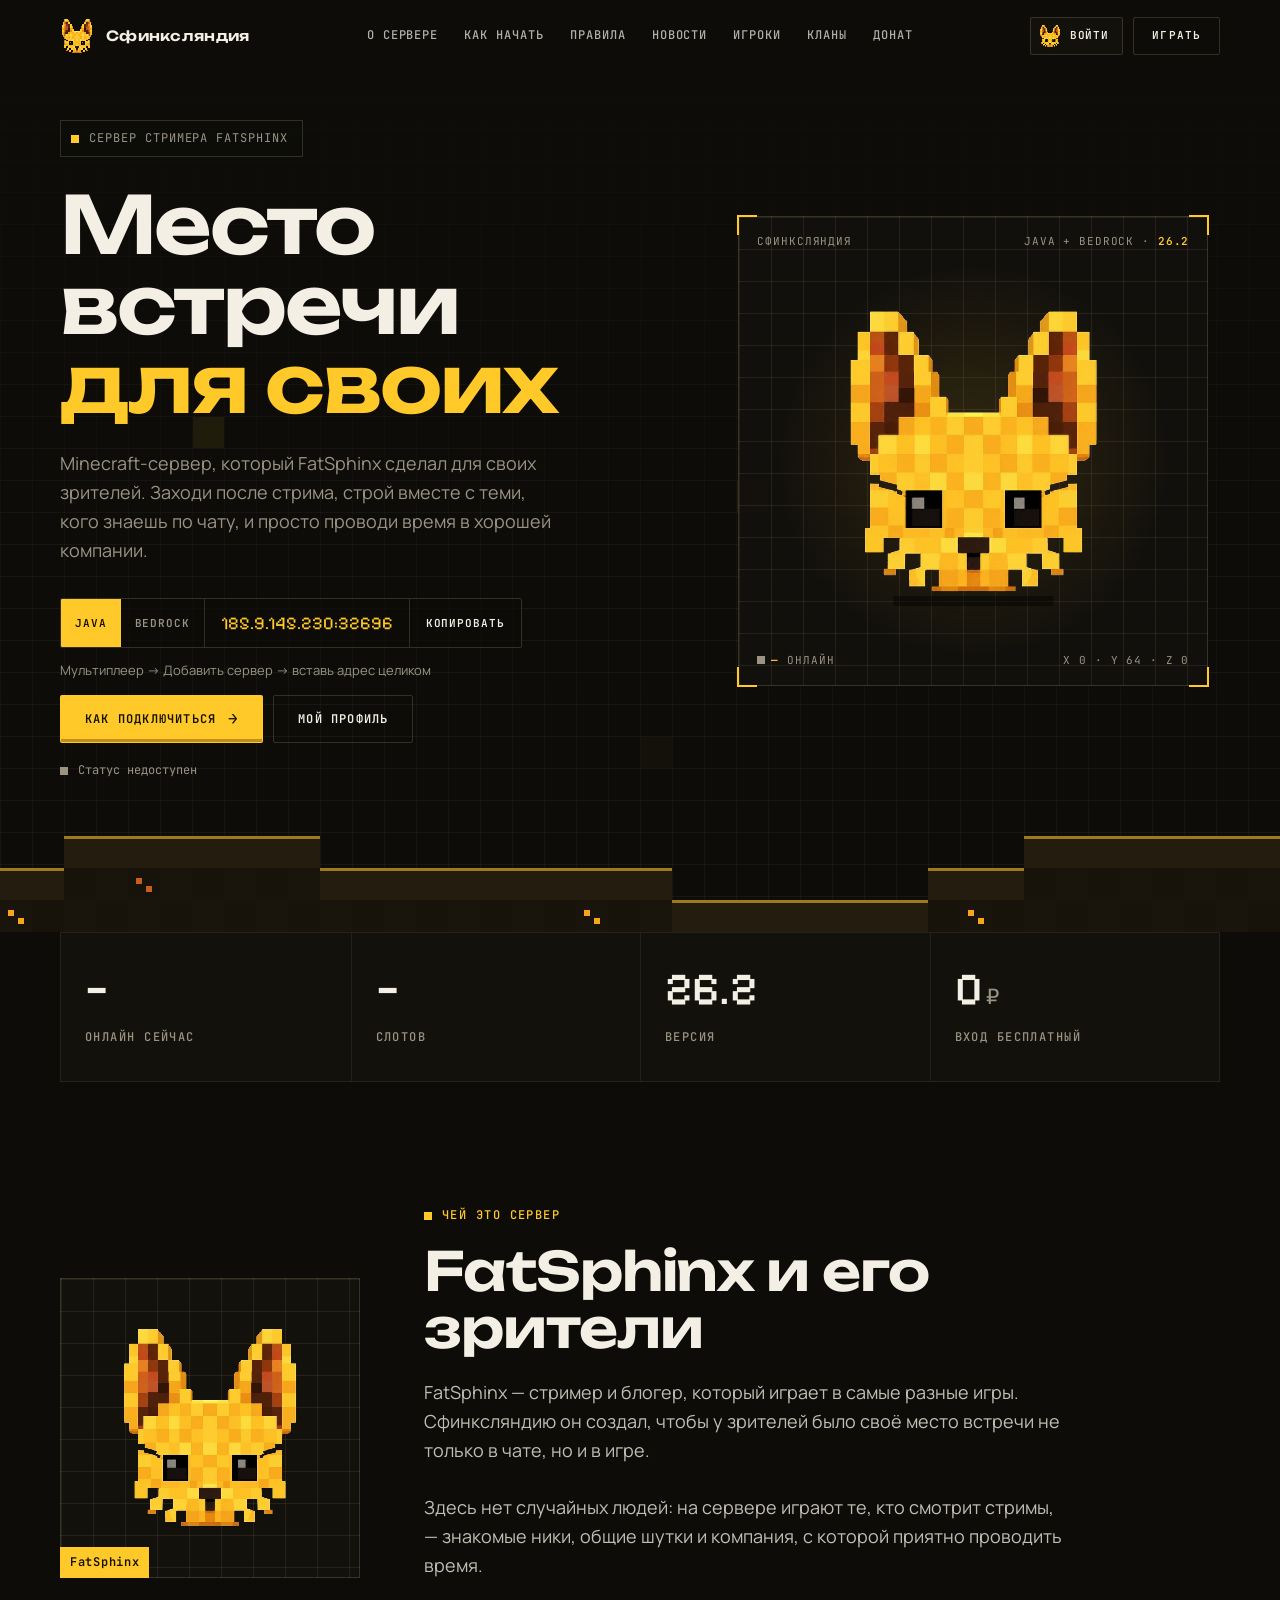
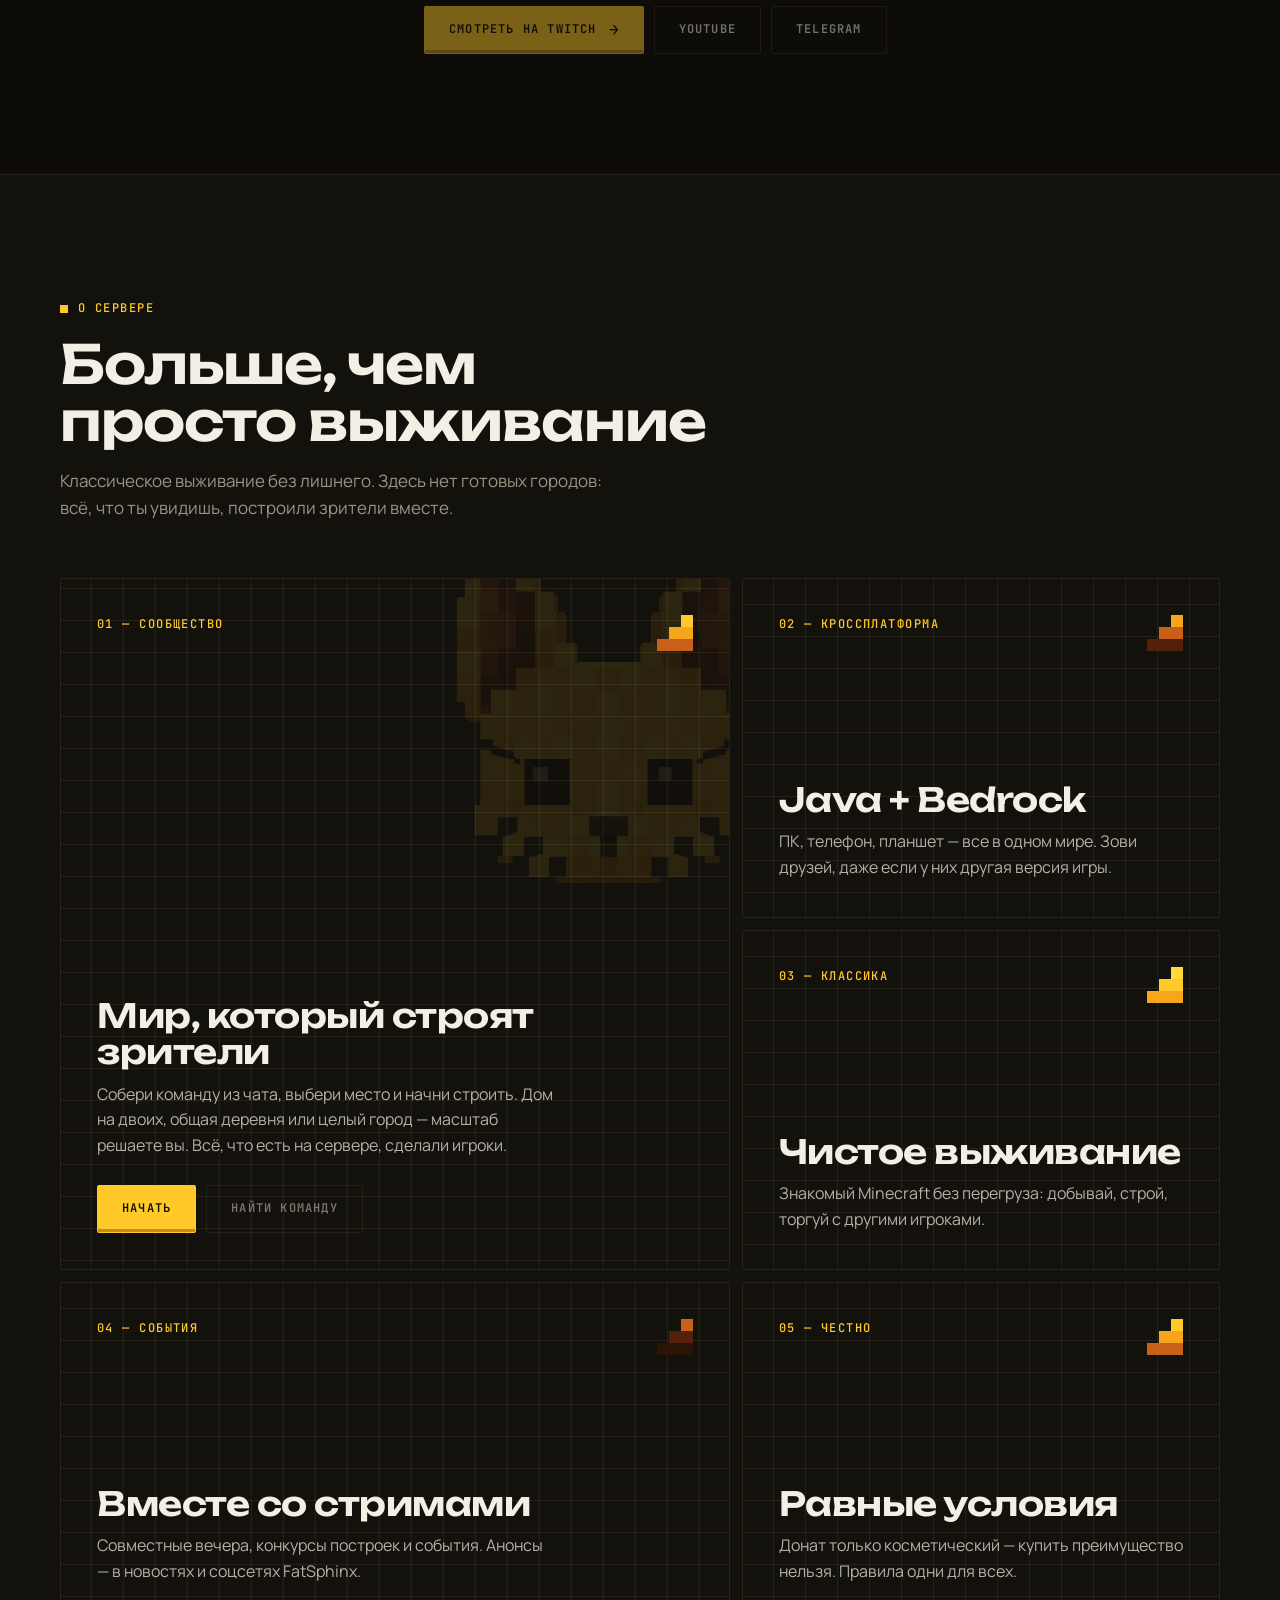
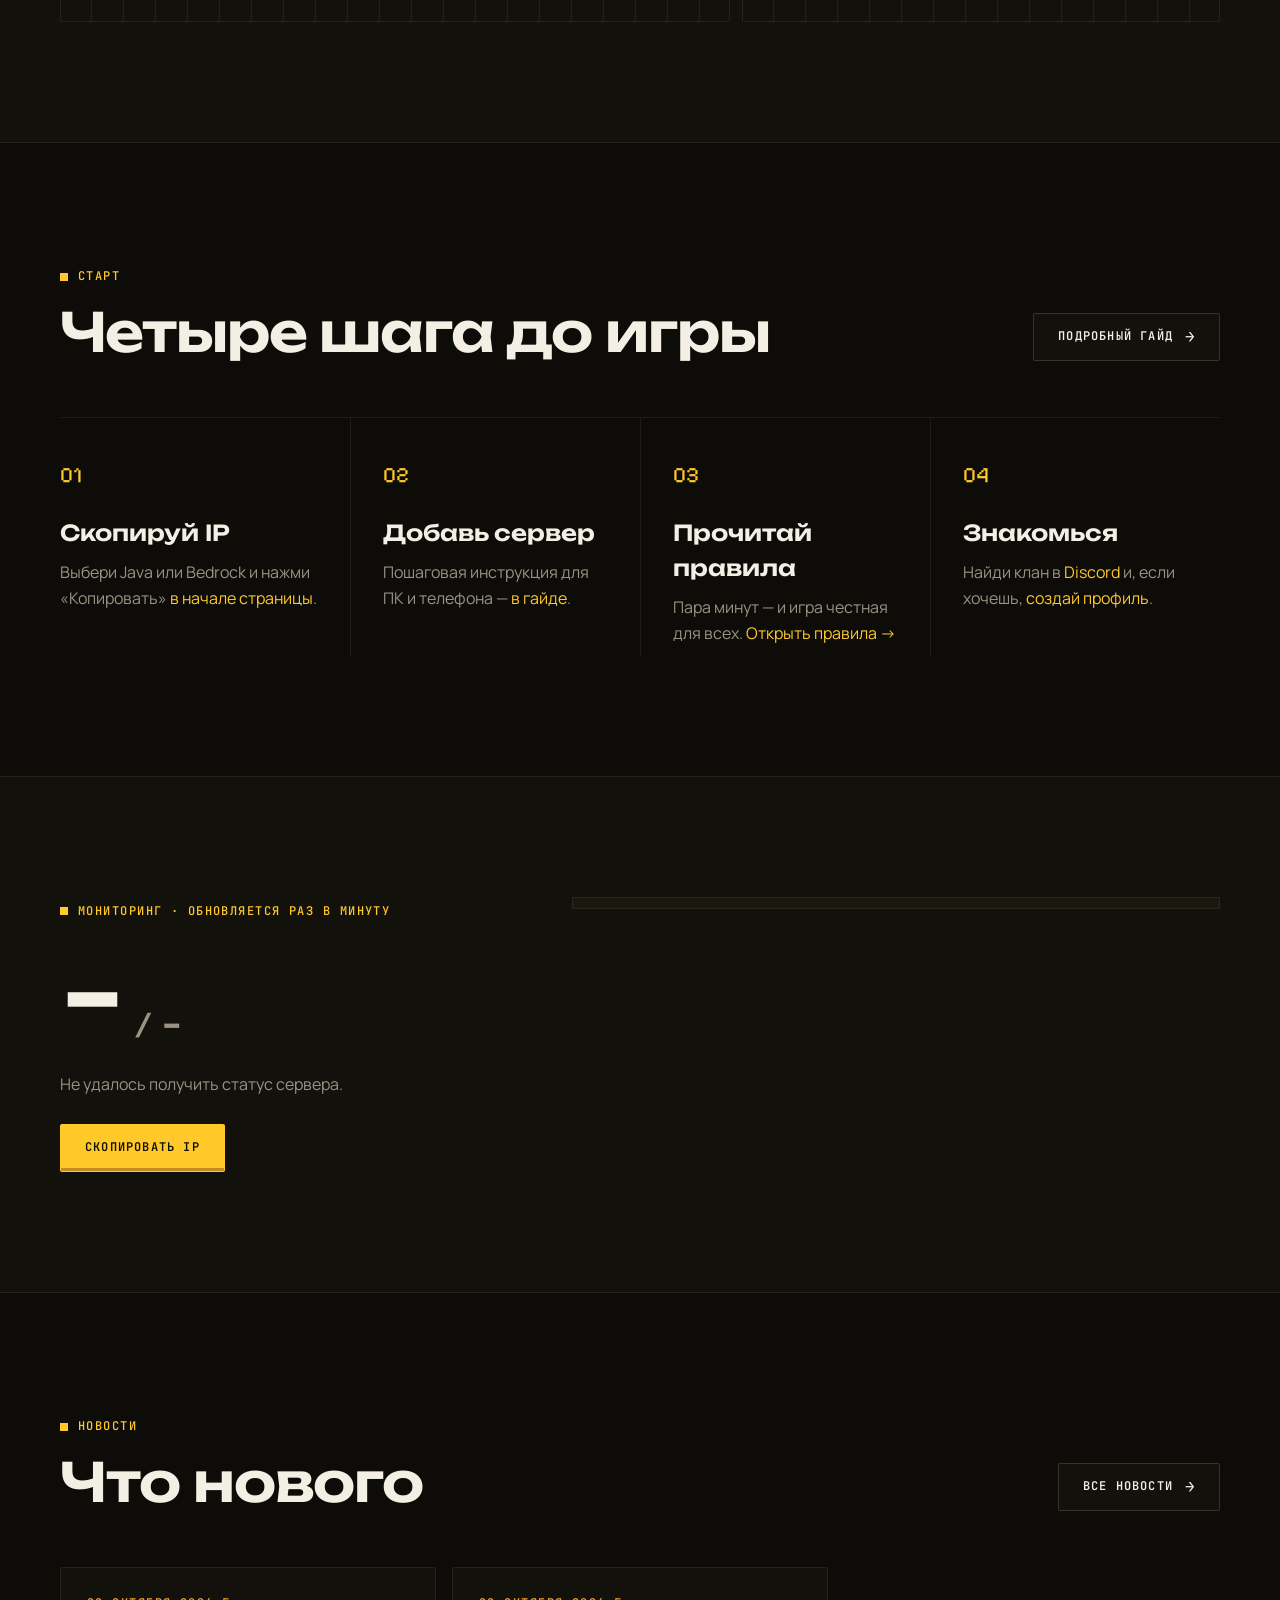
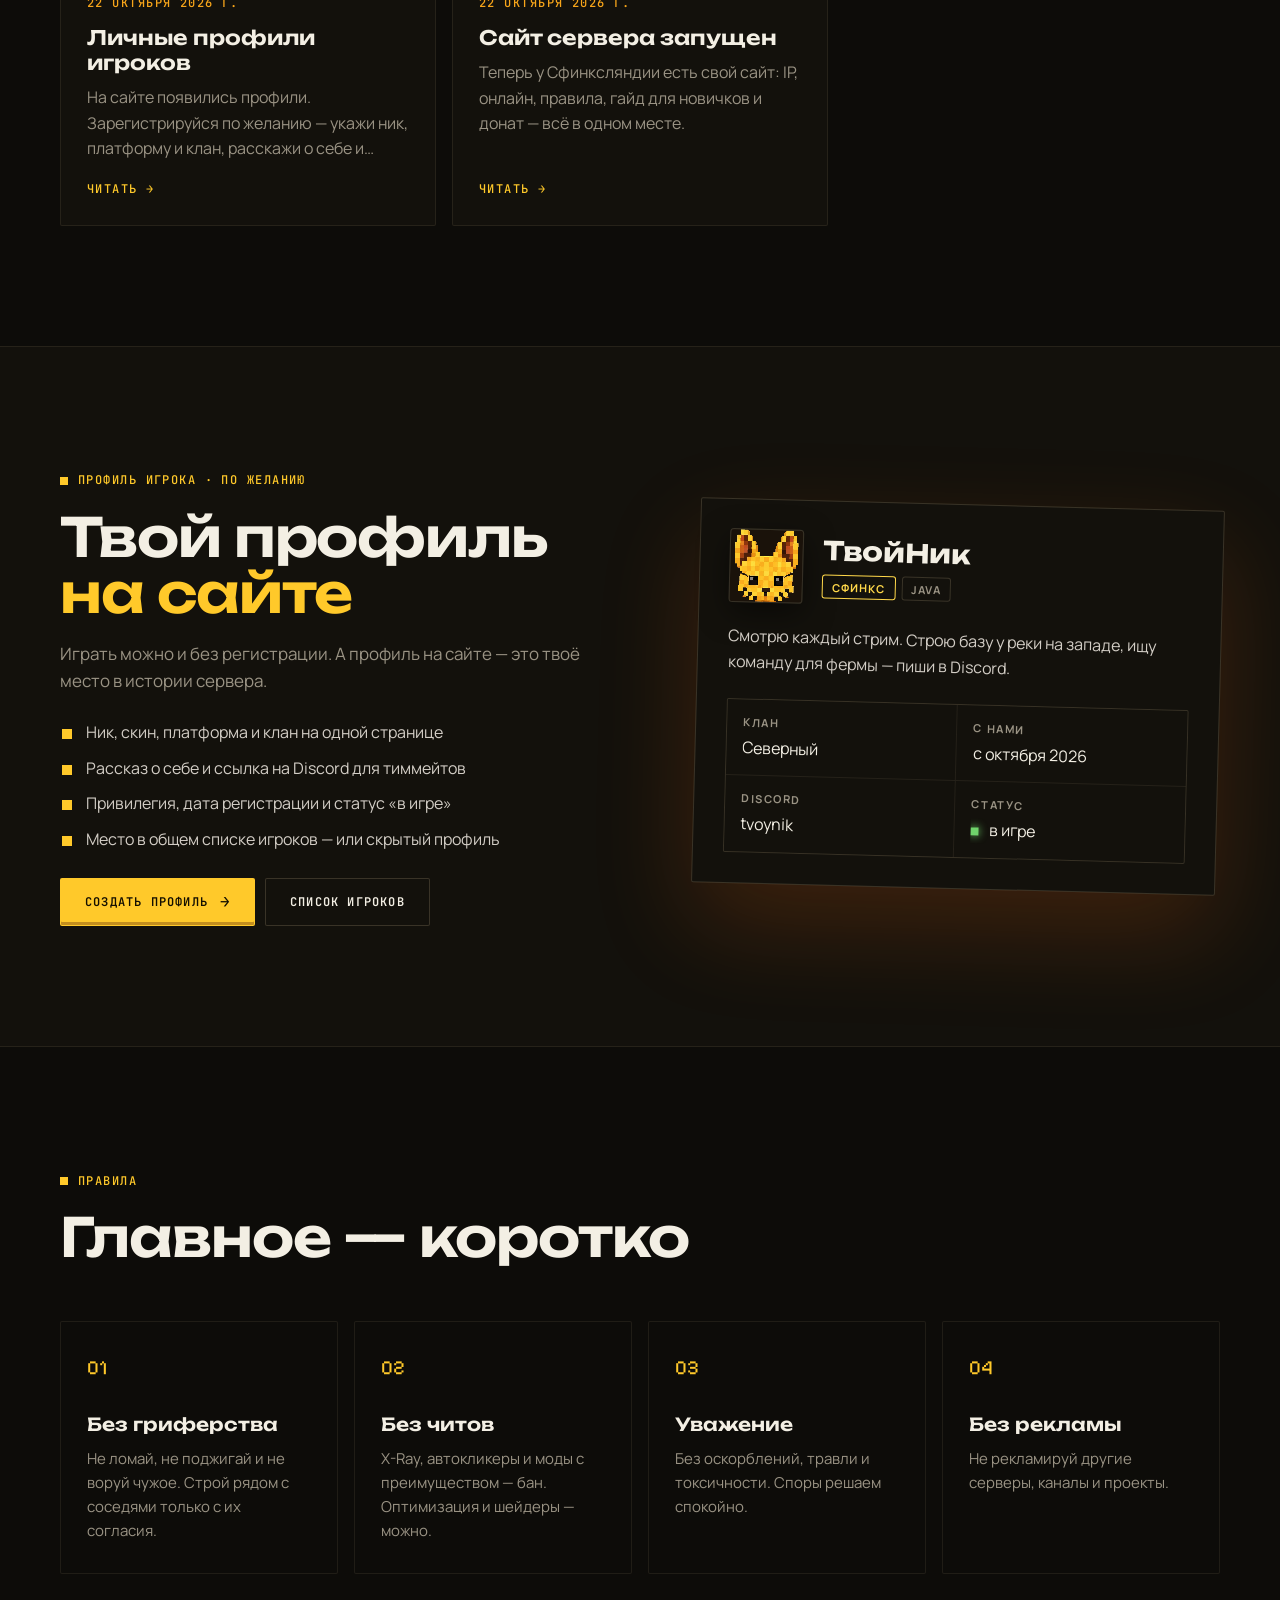
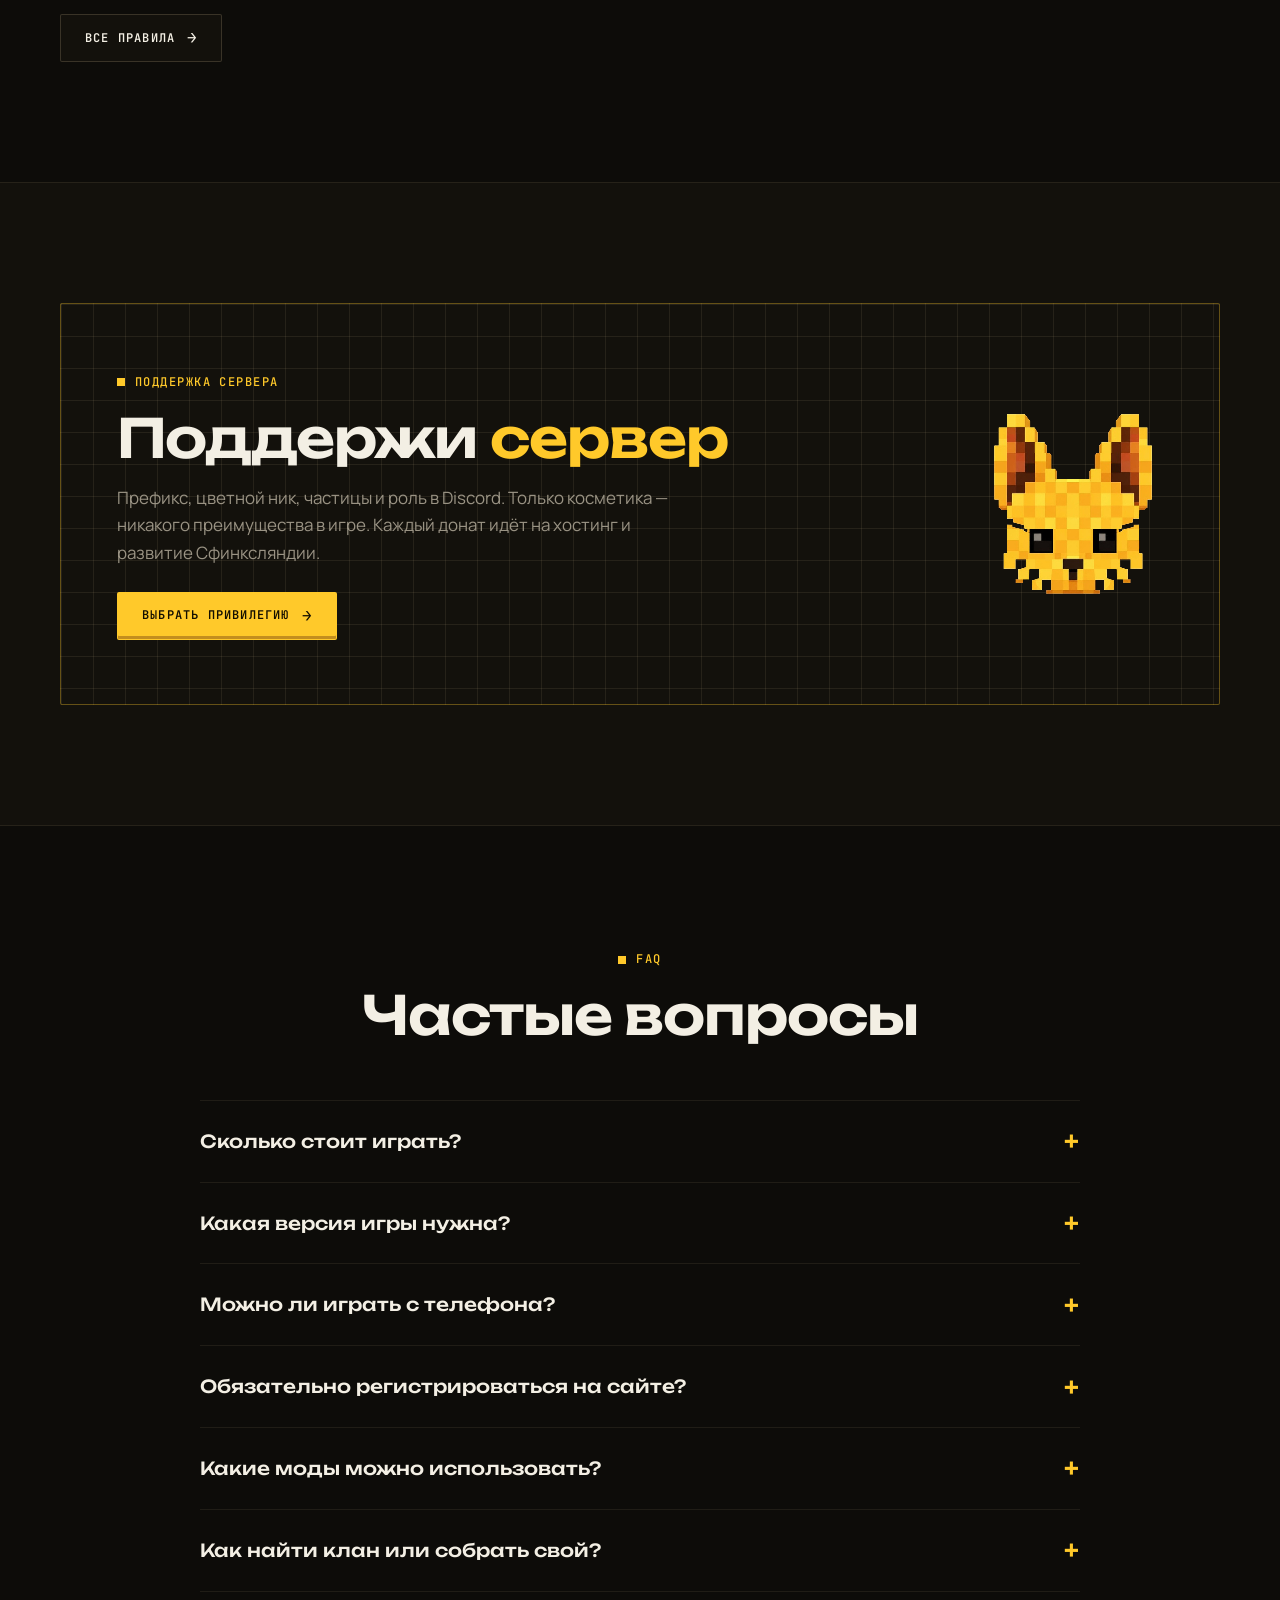
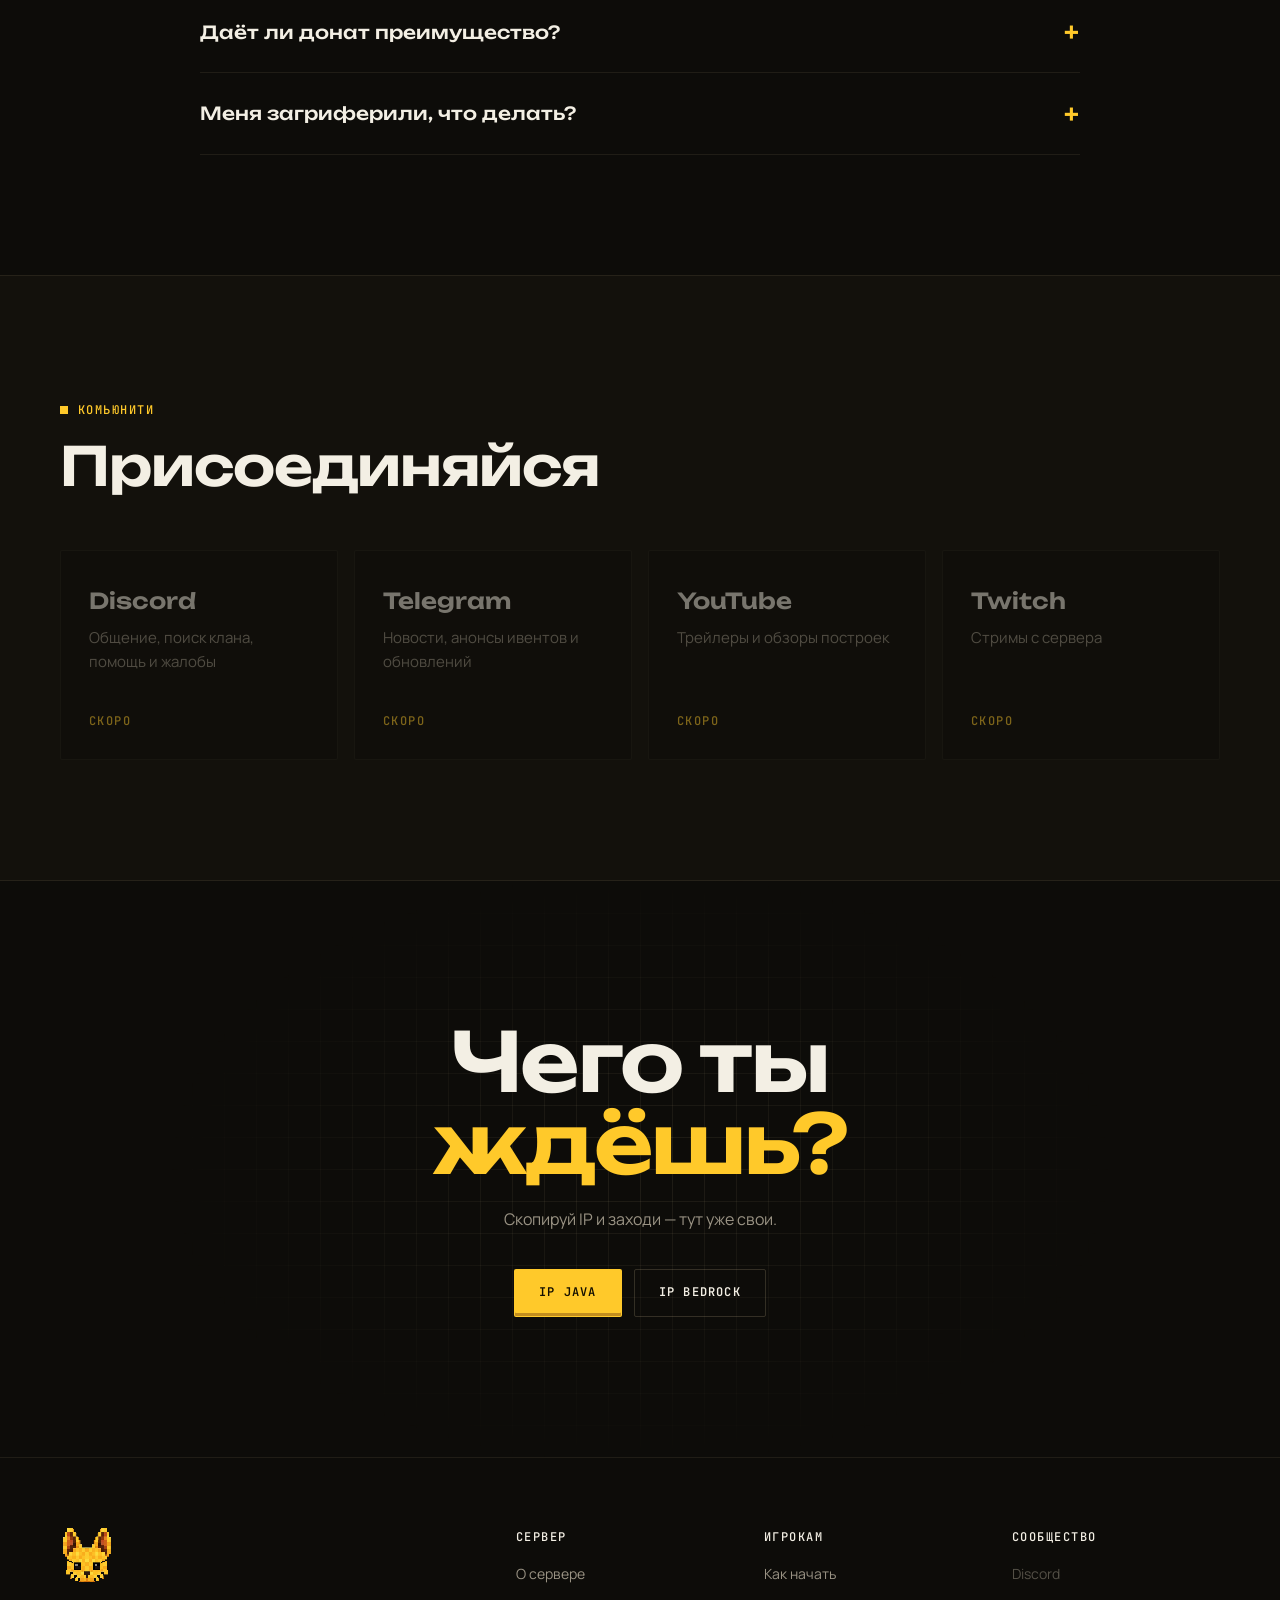
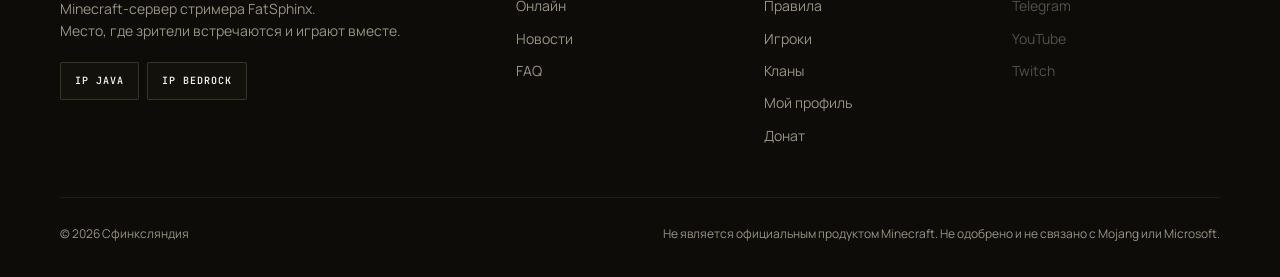
==== commit 2fcb9c71: "Кланы: создание, флаг-редактор, тег, заявки и вступление, роли, связь с профилем Co-Authored-By: Cla" ====
--- a/index.html
+++ b/index.html
@@ -28,6 +28,7 @@
       <a href="rules.html">Правила</a>
       <a href="news.html">Новости</a>
       <a href="players.html">Игроки</a>
+      <a href="clans.html">Кланы</a>
       <a href="donate.html">Донат</a>
     </nav>
     <div class="header__right">
--- a/style.css
+++ b/style.css
@@ -599,3 +599,100 @@
   .author__ava { width: min(100%, 260px); }
   .author__text { font-size: 16px; }
 }
+
+/* =========================================================
+   Кланы
+   ========================================================= */
+.btn--sm { min-height: 34px; padding: 0 12px; font-size: 11px; gap: 8px; }
+.btn--danger:hover { border-color: var(--red); color: var(--red); }
+
+/* Флаг: пиксельный SVG 8×12 */
+.flag { display: block; aspect-ratio: 2 / 3; height: auto; flex: none; image-rendering: pixelated; box-shadow: 0 0 0 1px rgba(0,0,0,.5); }
+.flag--xs { width: 10px; display: inline-block; vertical-align: -3px; margin-right: 6px; box-shadow: none; }
+.flag--sm { width: 28px; }
+.flag--md { width: 56px; }
+.flag--lg { width: 100%; }
+.chip--clan { color: var(--text); gap: 0; }
+.chip--clan .flag--xs { margin-right: 6px; }
+a.chip--clan:hover { border-color: var(--yellow); }
+.clan-link { color: var(--yellow); }
+.clan-link:hover { text-decoration: underline; }
+.pcard__grid .clan-link { display: inline; }
+
+/* Строка клана в профиле */
+.clan-row { display: flex; align-items: center; gap: 14px; padding: 12px; border: 1px solid var(--line); background: var(--bg); transition: border-color .2s; }
+a.clan-row:hover { border-color: var(--yellow); }
+.clan-row > span:not(.arr) { display: grid; flex: 1; min-width: 0; }
+.clan-row b { overflow: hidden; text-overflow: ellipsis; white-space: nowrap; }
+.clan-row .arr { color: var(--yellow); }
+.clan-row--req { margin-top: 8px; }
+.clan-row--req a:hover b { color: var(--yellow); }
+#my-clan .tile__actions { margin-top: 18px; }
+
+/* Список кланов */
+.cl-grid { display: grid; grid-template-columns: repeat(auto-fill, minmax(320px, 1fr)); gap: 12px; }
+.cl-card { display: flex; gap: 20px; padding: 20px; border: 1px solid var(--line); background: var(--bg-2); transition: border-color .2s, transform .2s; min-width: 0; }
+.cl-card:hover { border-color: rgba(255,201,42,.5); transform: translateY(-2px); }
+.cl-card__flag { padding-top: 2px; }
+.cl-card__body { min-width: 0; display: flex; flex-direction: column; }
+.cl-card__tag { font-family: var(--pixel); color: var(--yellow); font-size: 18px; line-height: 1; }
+.cl-card b { font-family: var(--head); font-weight: 600; font-size: 18px; line-height: 1.2; margin-top: 6px; overflow-wrap: anywhere; }
+.cl-card p { color: var(--muted); font-size: 14px; margin-top: 6px; display: -webkit-box; -webkit-line-clamp: 2; -webkit-box-orient: vertical; overflow: hidden; }
+.cl-card__meta { display: flex; flex-wrap: wrap; gap: 6px; margin-top: auto; padding-top: 12px; }
+
+/* Страница клана: баннер на древке */
+.clan-hero { display: grid; grid-template-columns: 200px minmax(0, 1fr); gap: 56px; align-items: start; margin-bottom: 40px; }
+.banner { position: relative; padding: 0 0 0 0; }
+.banner::before { content: ""; position: absolute; left: -10px; right: -10px; top: -10px; height: 8px; background: #6b4a2b; box-shadow: inset 0 -2px 0 rgba(0,0,0,.35); }
+.banner .flag { box-shadow: 0 24px 50px rgba(0,0,0,.5), 0 0 0 1px rgba(0,0,0,.6); }
+.clan-tag { font-family: var(--pixel); color: var(--yellow); font-weight: 500; }
+.clan-desc { color: rgba(243,239,228,.8); font-size: 17px; max-width: 680px; margin-top: 22px; }
+.clan-actions { display: flex; flex-wrap: wrap; gap: 10px; align-items: center; margin-top: 28px; }
+.clan-actions .muted a { color: var(--yellow); }
+.req-form { display: grid; gap: 10px; width: 100%; max-width: 560px; }
+.req-form .btn { justify-self: start; }
+.dash--single { grid-template-columns: minmax(0, 1fr); }
+
+/* Участники и заявки */
+.members { display: grid; }
+.member-row, .req-row { display: grid; grid-template-columns: 32px minmax(0, 1fr) auto; gap: 12px; align-items: center; padding: 12px 0; border-bottom: 1px solid var(--line); }
+.member-row:last-child, .req-row:last-child { border-bottom: 0; }
+.member-row img, .req-row img { width: 32px; height: 32px; image-rendering: pixelated; }
+.member-row__main { display: grid; min-width: 0; }
+.member-row__main a:hover b { color: var(--yellow); }
+.member-row__main .dot { display: inline-block; margin-left: 8px; vertical-align: middle; }
+.member-row__chips { display: flex; gap: 6px; flex-wrap: wrap; justify-content: flex-end; }
+.member-row__tools, .req-row__tools { grid-column: 2 / -1; display: flex; flex-wrap: wrap; gap: 6px; }
+.req-row { align-items: start; }
+.req-row p { color: rgba(243,239,228,.8); font-size: 14px; margin: 6px 0 2px; }
+.req-row__tools { grid-column: auto; }
+
+/* Форма клана */
+.clan-form { display: grid; grid-template-columns: repeat(auto-fit, minmax(300px, 1fr)); gap: 32px; align-items: start; }
+.grid-name { display: grid; grid-template-columns: minmax(0, 1fr) 120px; gap: 0 14px; }
+.input--tag { font-family: var(--pixel); font-size: 20px; letter-spacing: .08em; text-transform: uppercase; color: var(--yellow); }
+.tag-prev { margin: -8px 0 18px; }
+.tag-prev b { font-family: var(--pixel); color: var(--yellow); font-weight: 500; font-size: 15px; }
+
+/* Редактор флага */
+.fe { display: grid; grid-template-columns: minmax(140px, 200px) minmax(0, 1fr); gap: 20px; align-items: start; }
+.fe__grid { display: grid; grid-template-columns: repeat(var(--fw), 1fr); aspect-ratio: 2 / 3; border: 1px solid var(--line-2); touch-action: none; cursor: crosshair; user-select: none; }
+.fe__grid i { display: block; box-shadow: inset 0 0 0 .5px rgba(0,0,0,.18); }
+.fe__grid i:hover { box-shadow: inset 0 0 0 2px rgba(255,255,255,.7); }
+.fe__pal { display: grid; grid-template-columns: repeat(8, 1fr); gap: 4px; margin-bottom: 14px; }
+.fe__pal button { aspect-ratio: 1; border: 1px solid rgba(0,0,0,.5); background: var(--d); cursor: pointer; padding: 0; border-radius: 0; }
+.fe__pal button.active { outline: 2px solid var(--yellow); outline-offset: 1px; }
+.fe__tools { display: flex; flex-wrap: wrap; gap: 6px; }
+.fe__tools button { background: var(--bg); border: 1px solid var(--line-2); color: var(--text); padding: 7px 10px; font-family: var(--mono); font-size: 11px; text-transform: uppercase; letter-spacing: .06em; cursor: pointer; }
+.fe__tools button:hover { border-color: var(--yellow); color: var(--yellow); }
+.fe .field__hint { margin-top: 12px; }
+
+@media (max-width: 1240px) { .nav a { padding: 8px 9px; letter-spacing: .04em; } }
+@media (max-width: 760px) {
+  .clan-hero { grid-template-columns: 1fr; gap: 30px; }
+  .banner { width: 140px; margin-top: 10px; }
+  .fe { grid-template-columns: 1fr; }
+  .fe__grid { width: min(100%, 220px); }
+  .cl-grid { grid-template-columns: 1fr; }
+  .member-row__chips { grid-column: 2 / -1; justify-content: flex-start; }
+}
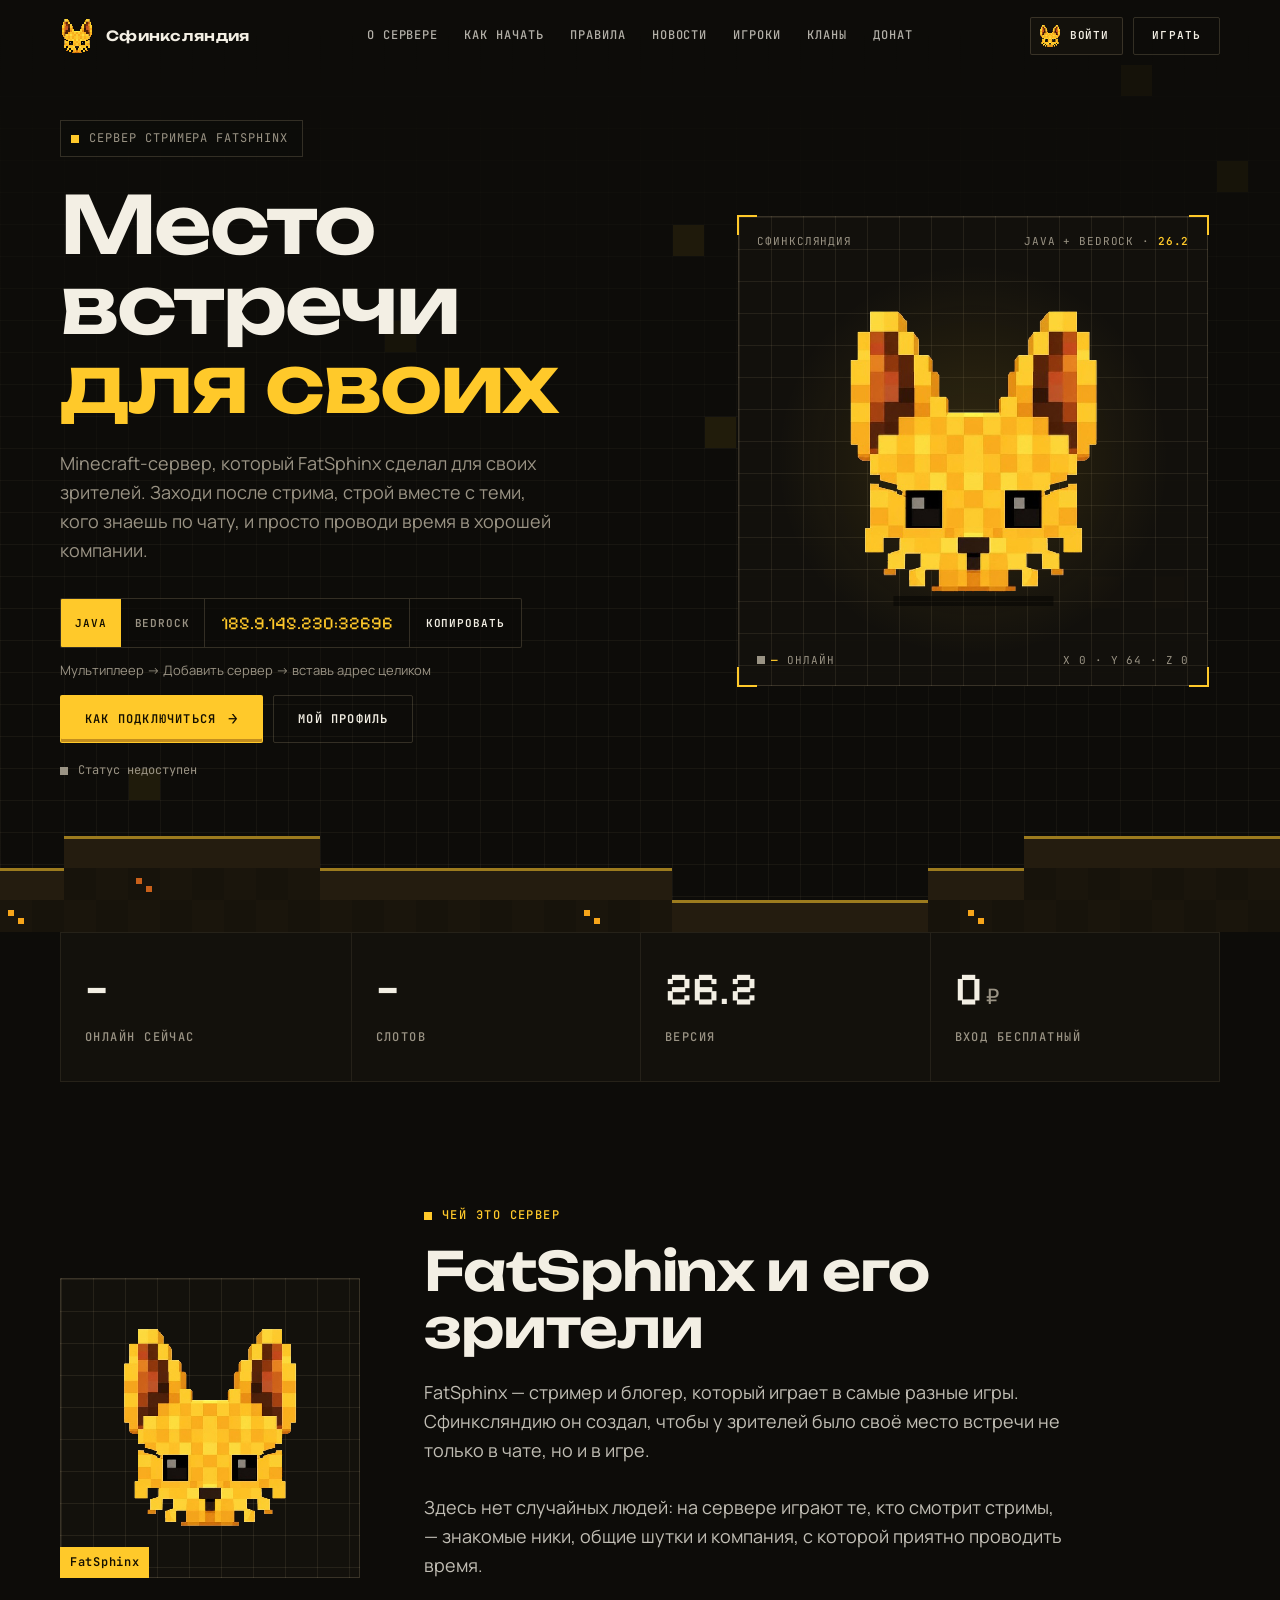
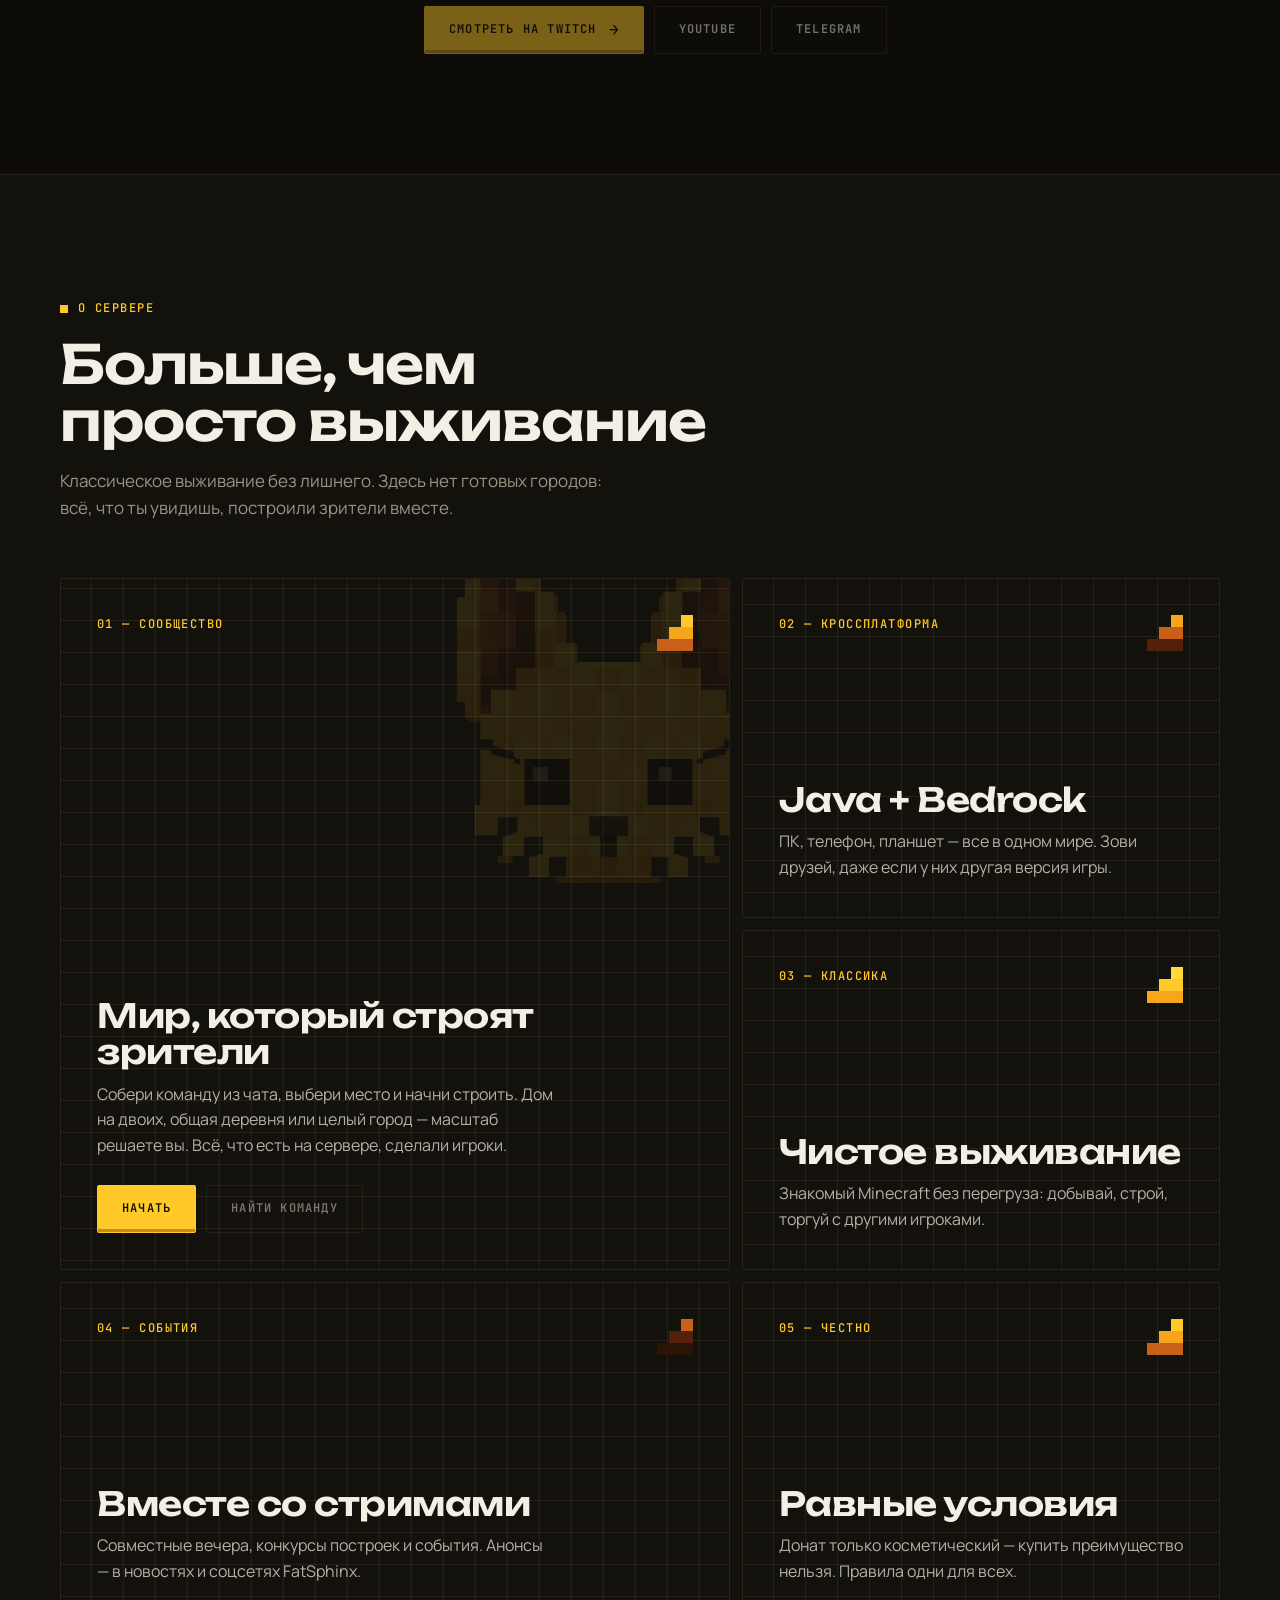
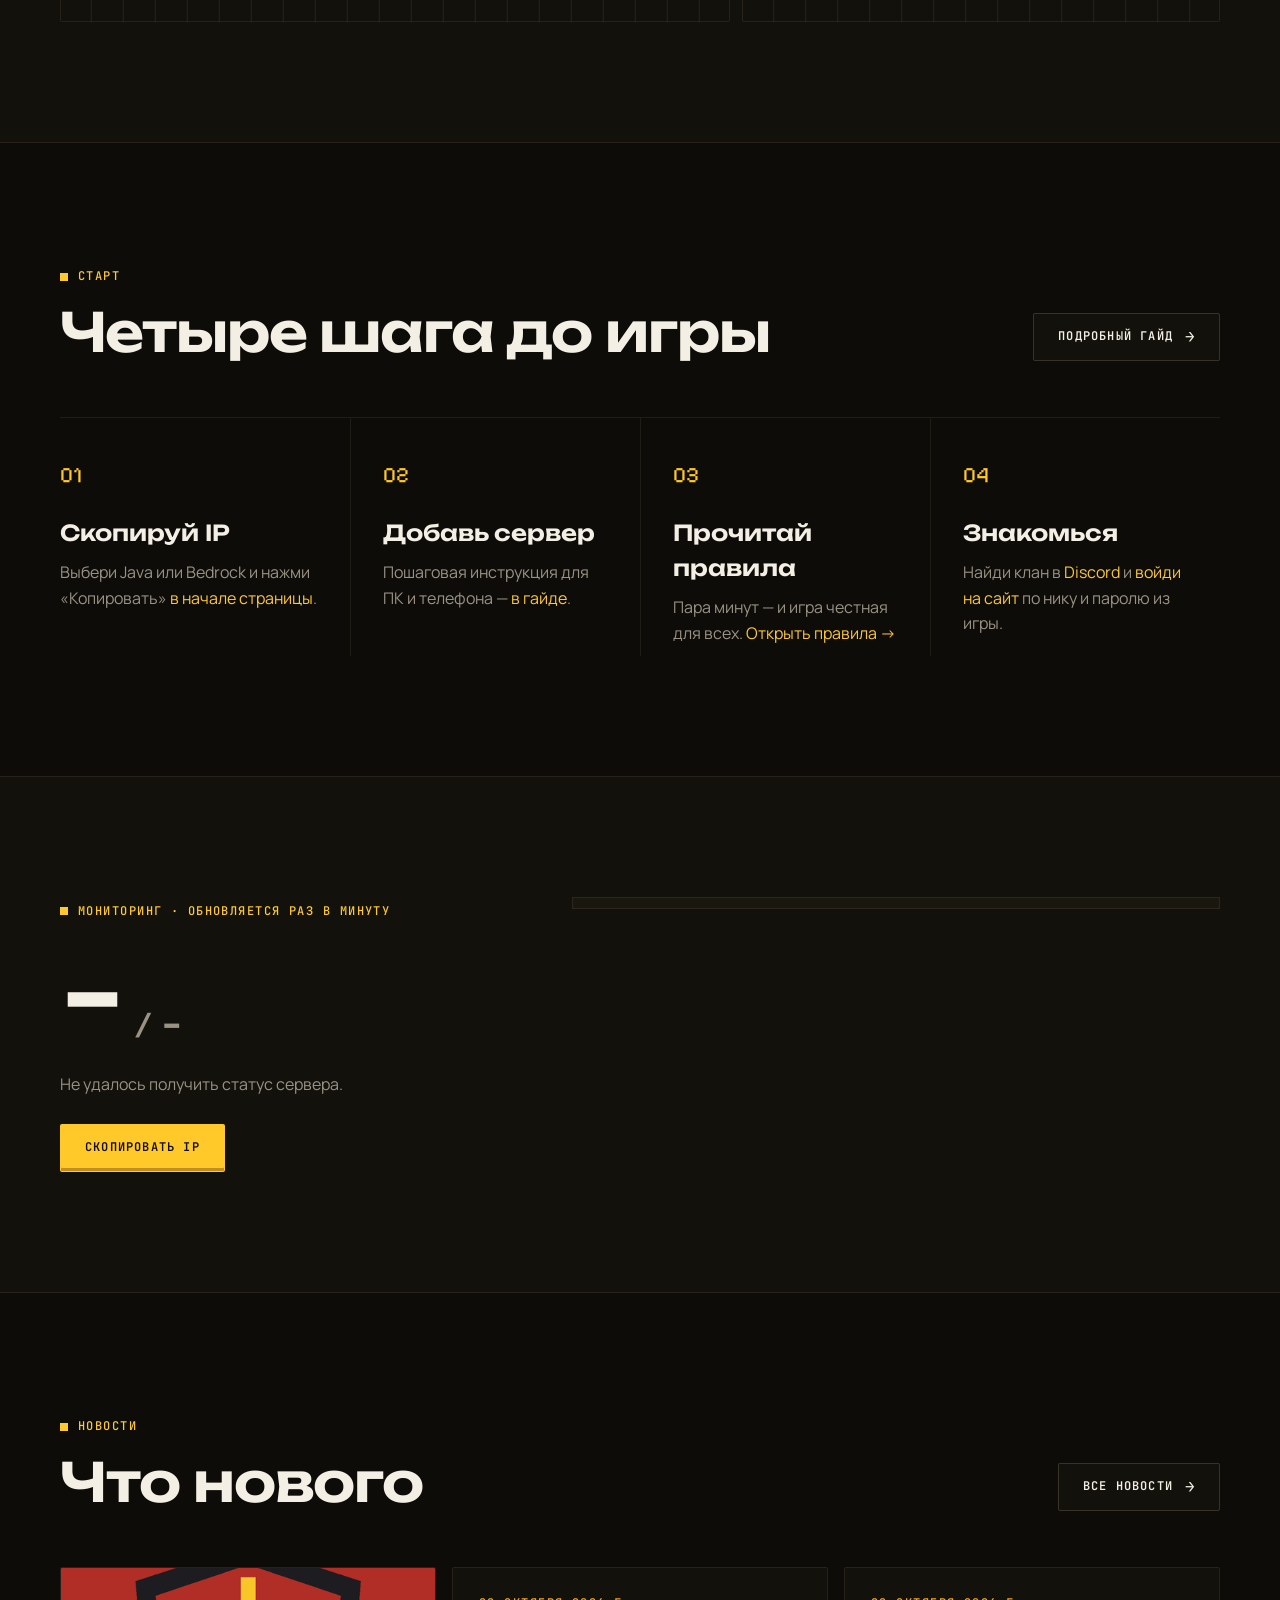
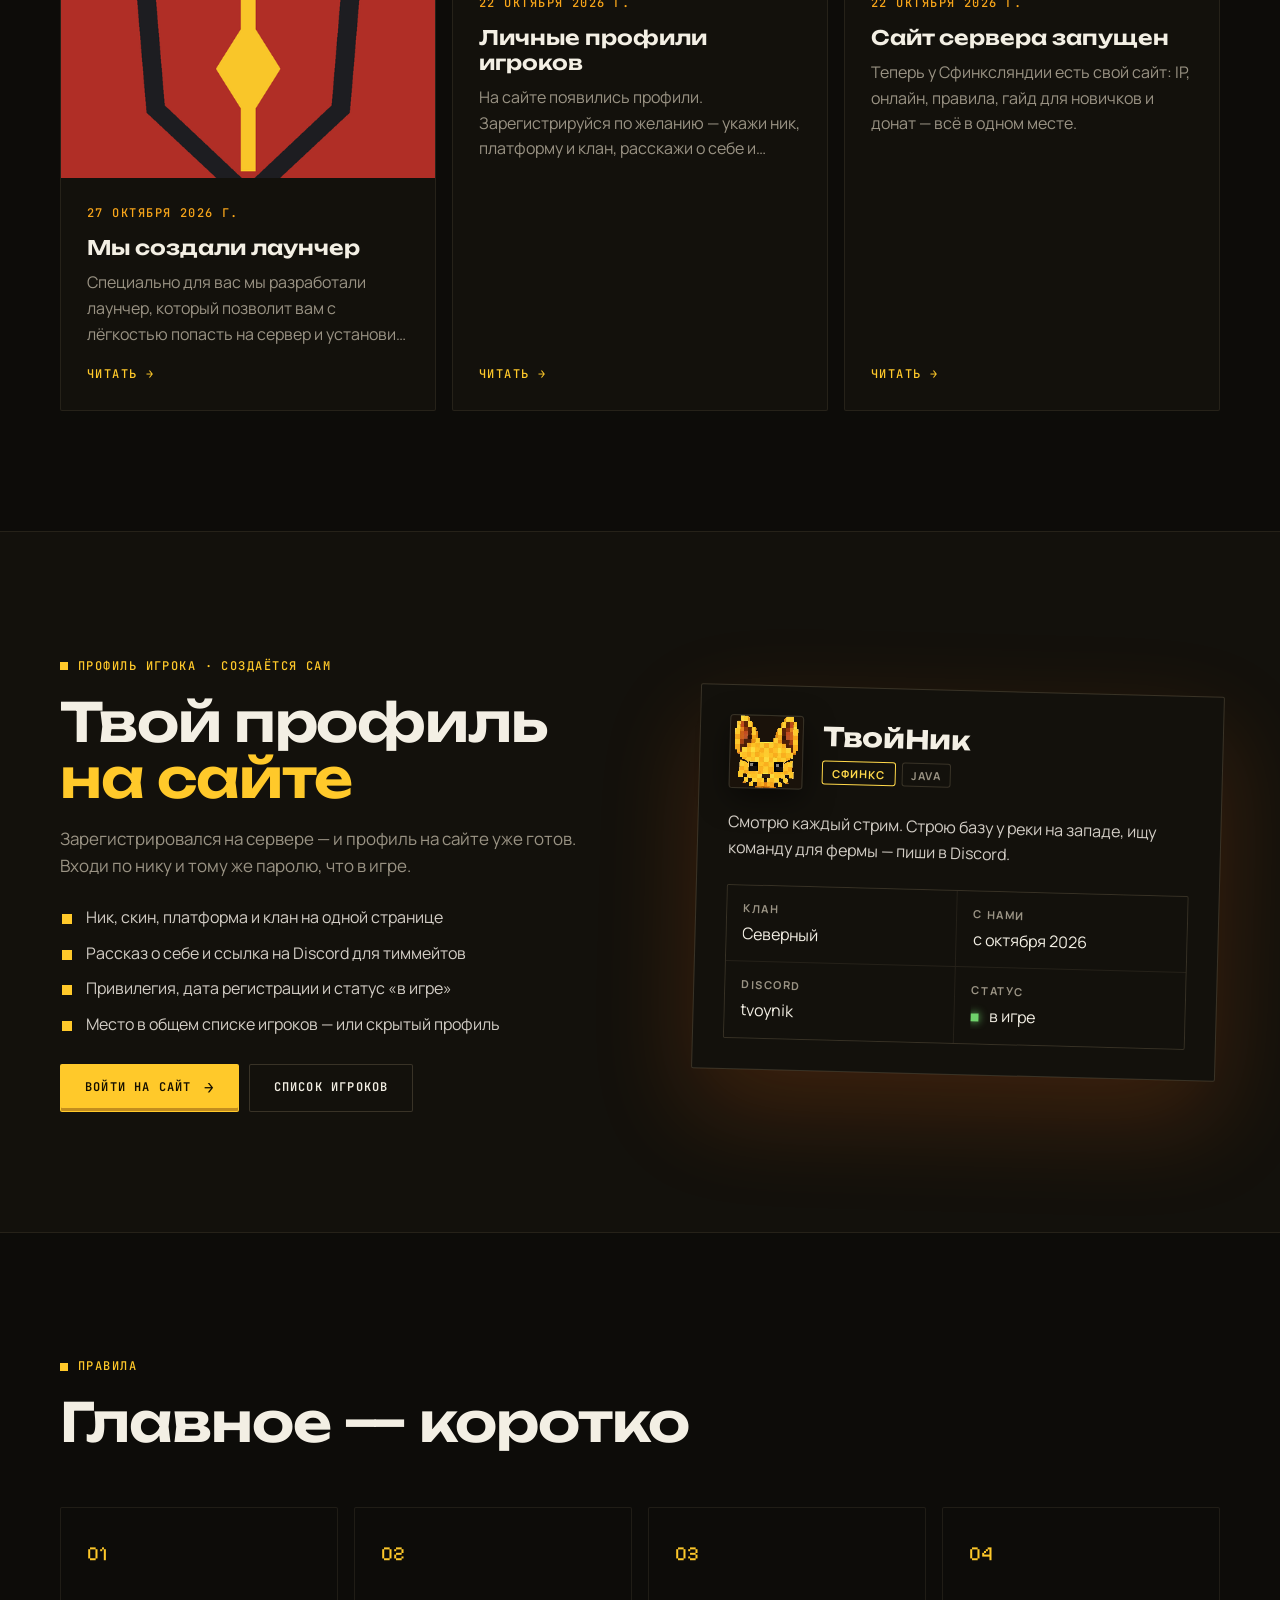
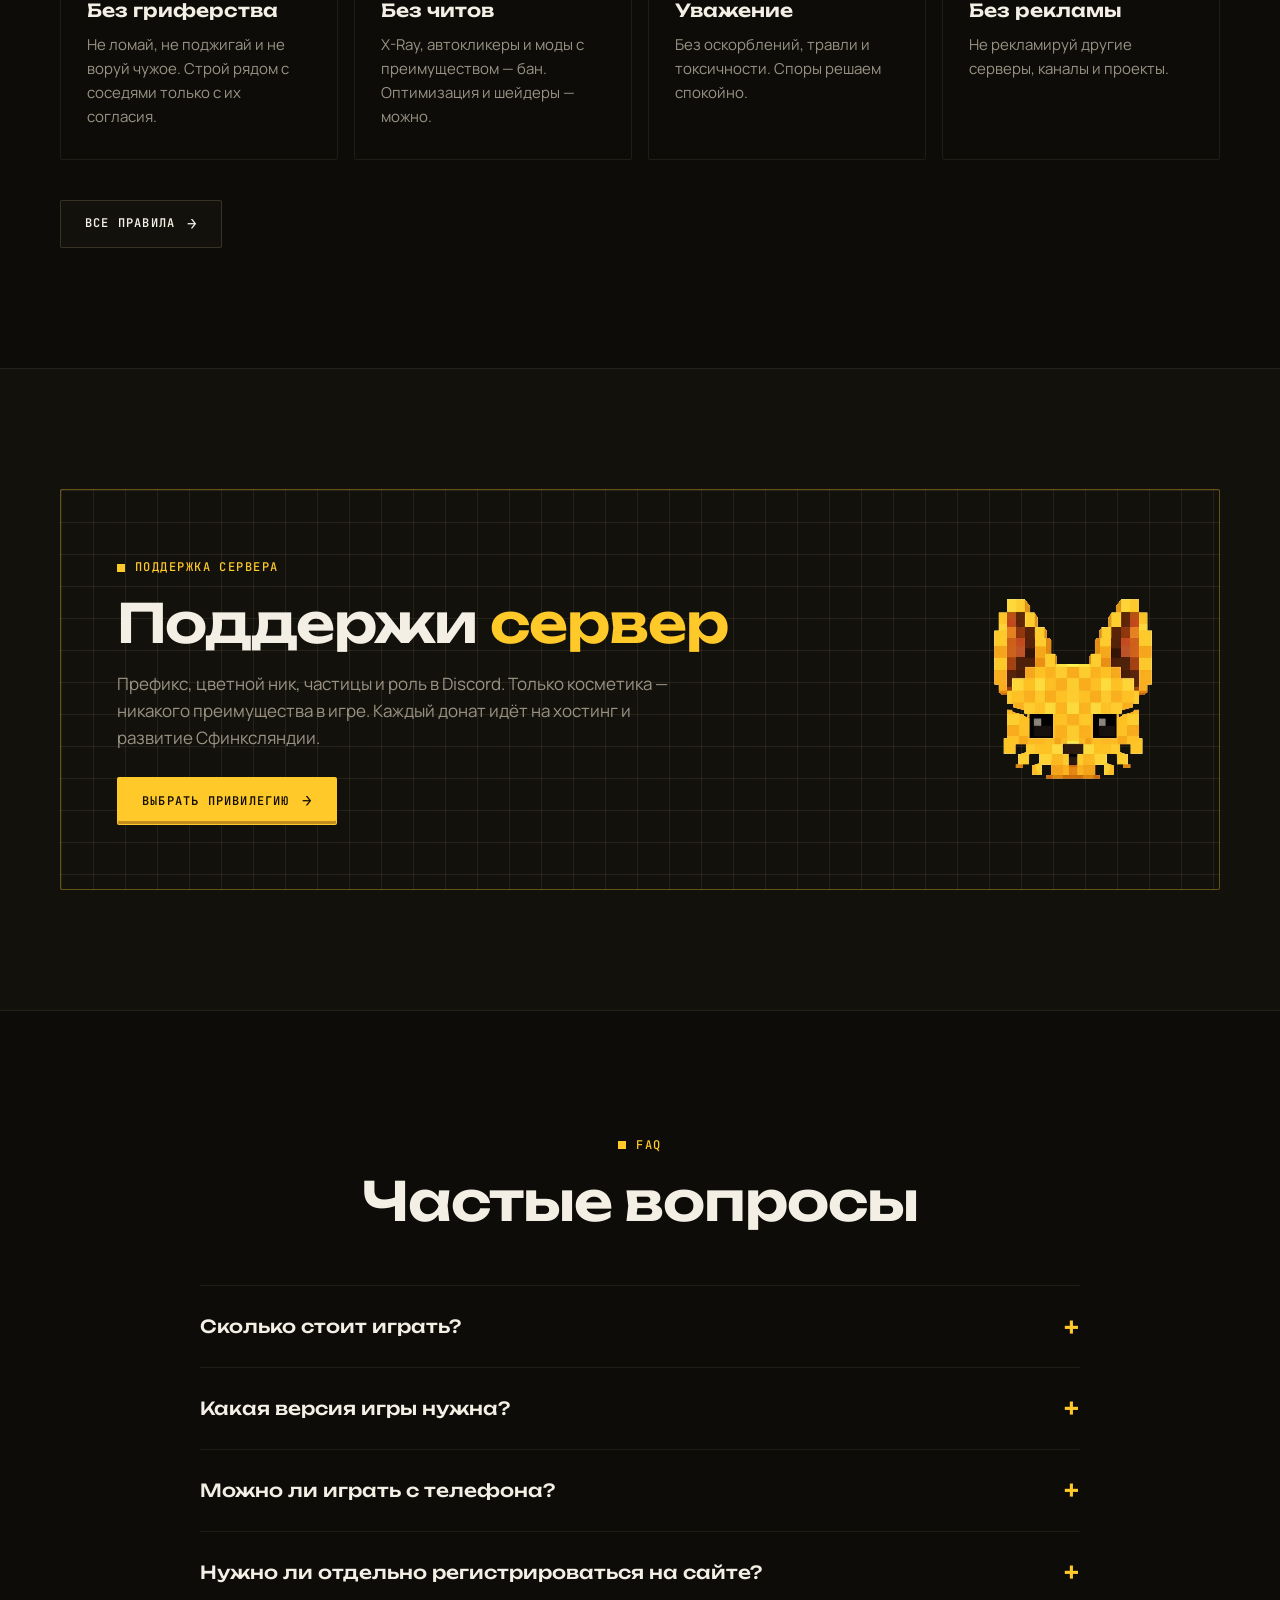
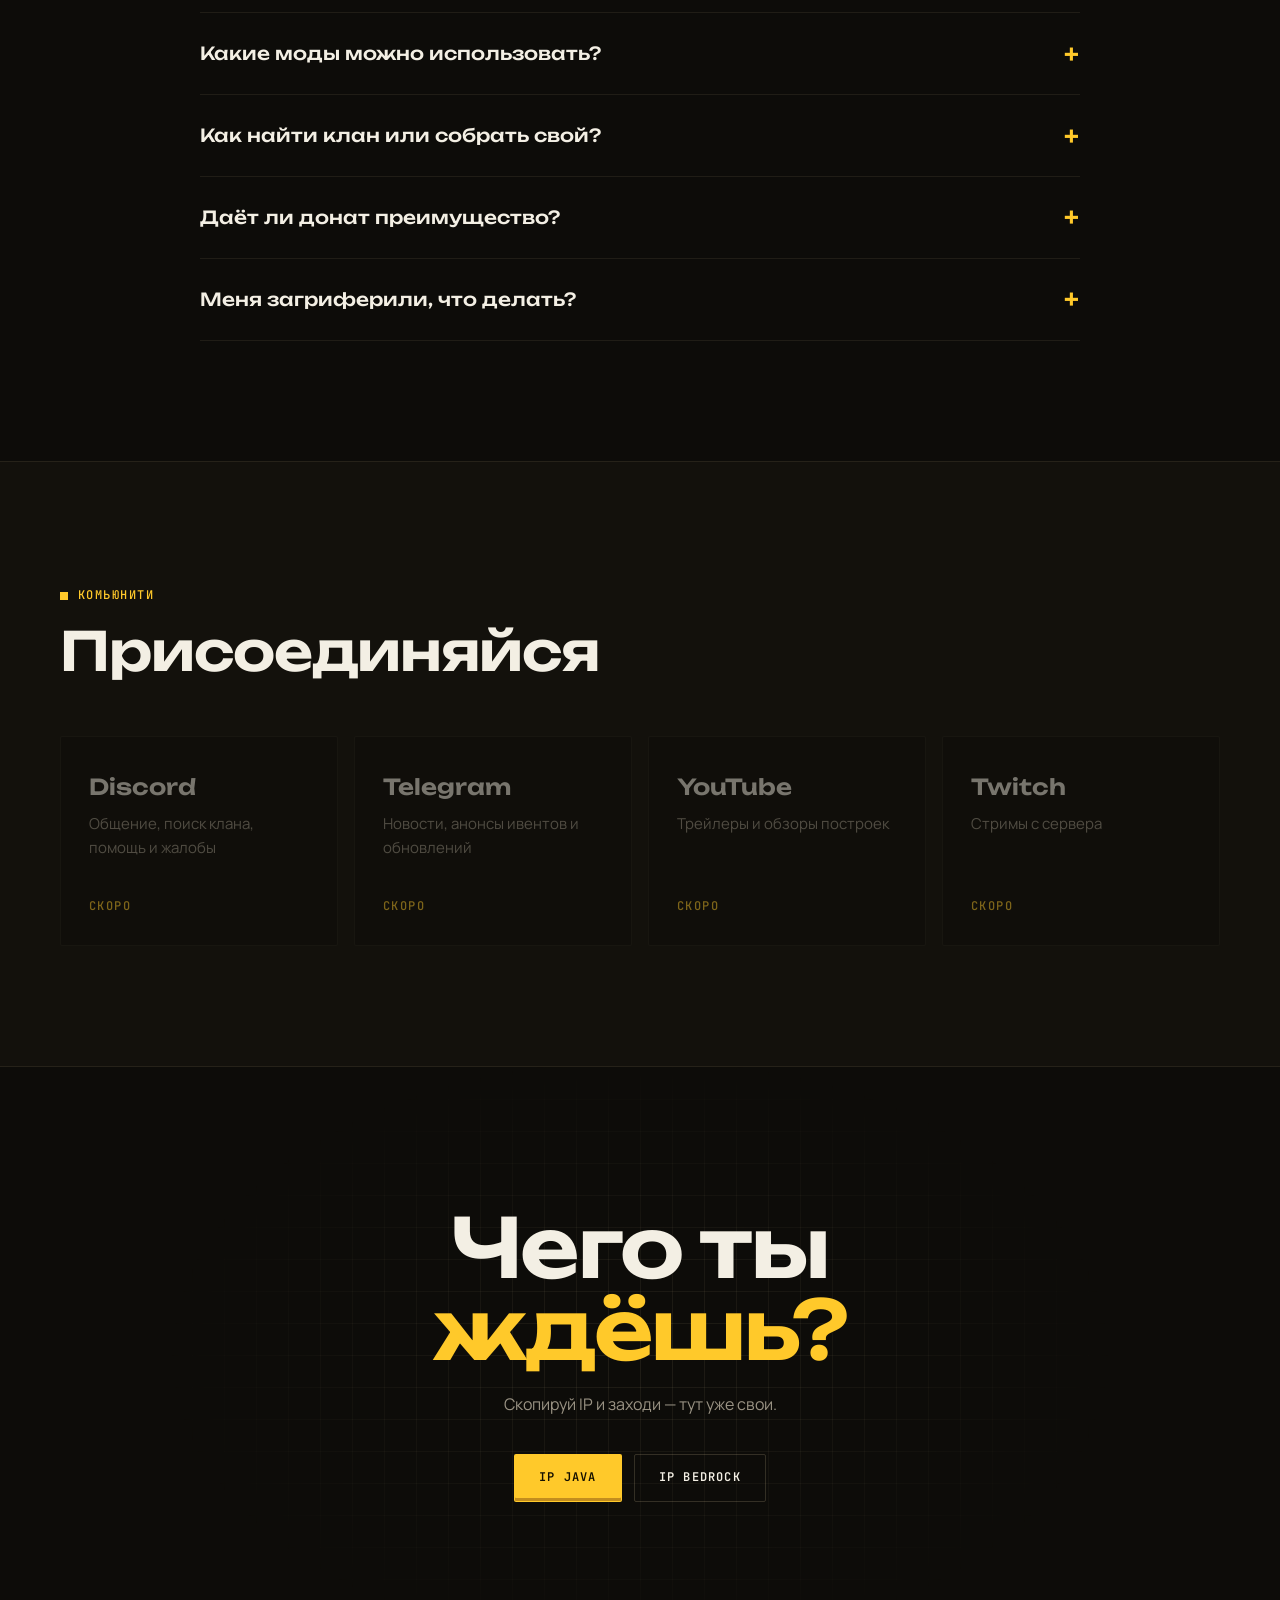
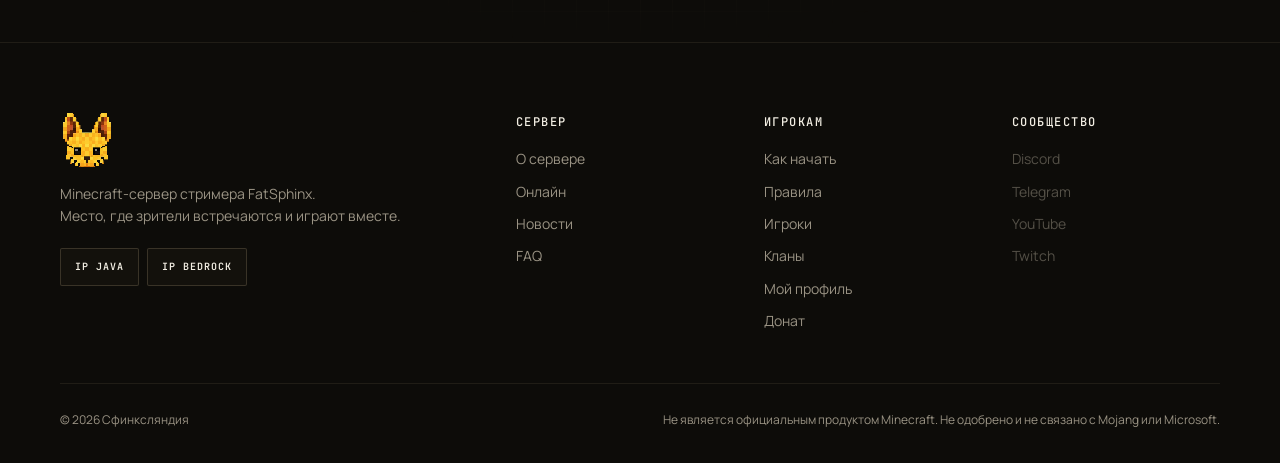
==== commit 7cdf093d: "Вход на сайт только по нику и паролю с сервера; профили создаёт только SiteSync Co-Authored-By: Clau" ====
--- a/index.html
+++ b/index.html
@@ -151,7 +151,7 @@
       <div class="step">
         <div class="step__num">04</div>
         <h3>Знакомься</h3>
-        <p>Найди клан в <a data-link="discord">Discord</a> и, если хочешь, <a href="account.html">создай профиль</a>.</p>
+        <p>Найди клан в <a data-link="discord">Discord</a> и <a href="account.html">войди на сайт</a> по нику и паролю из игры.</p>
       </div>
     </div>
   </div>
@@ -194,9 +194,9 @@
   <div class="wrap">
     <div class="promo reveal">
       <div>
-        <span class="head__label caps">Профиль игрока · по желанию</span>
+        <span class="head__label caps">Профиль игрока · создаётся сам</span>
         <h2 class="head__title">Твой профиль<br><span class="grad-text">на сайте</span></h2>
-        <p class="head__sub">Играть можно и без регистрации. А профиль на сайте — это твоё место в истории сервера.</p>
+        <p class="head__sub">Зарегистрировался на сервере — и профиль на сайте уже готов. Входи по нику и тому же паролю, что в игре.</p>
         <ul class="ticks">
           <li>Ник, скин, платформа и клан на одной странице</li>
           <li>Рассказ о себе и ссылка на Discord для тиммейтов</li>
@@ -204,7 +204,7 @@
           <li>Место в общем списке игроков — или скрытый профиль</li>
         </ul>
         <div class="tile__actions">
-          <a class="btn btn--primary" href="account.html">Создать профиль <span class="arr">→</span></a>
+          <a class="btn btn--primary" href="account.html">Войти на сайт <span class="arr">→</span></a>
           <a class="btn btn--dark" href="players.html">Список игроков</a>
         </div>
       </div>
--- a/style.css
+++ b/style.css
@@ -696,3 +696,13 @@
   .cl-grid { grid-template-columns: 1fr; }
   .member-row__chips { grid-column: 2 / -1; justify-content: flex-start; }
 }
+
+/* ---------- Вход по нику ---------- */
+.steps-mini { list-style: none; counter-reset: s; display: grid; gap: 10px; margin-top: 24px; }
+.steps-mini li { counter-increment: s; position: relative; padding-left: 40px; min-height: 28px; padding-top: 2px; color: rgba(243,239,228,.85); }
+.steps-mini li::before { content: counter(s); position: absolute; left: 0; top: 0; width: 28px; height: 28px; display: grid; place-items: center; background: var(--yellow); color: #140f00; font-family: var(--pixel); font-size: 15px; }
+.steps-mini code, .help-mini code { font-family: var(--mono); font-size: 13px; color: var(--yellow); background: var(--bg-3); padding: 1px 6px; }
+.help-mini { margin-top: 18px; border-top: 1px solid var(--line); padding-top: 14px; }
+.help-mini summary { cursor: pointer; color: var(--muted); font-size: 14px; }
+.help-mini summary:hover { color: var(--text); }
+.help-mini ul { margin-top: 12px; padding-left: 18px; display: grid; gap: 8px; color: var(--muted); font-size: 14px; }
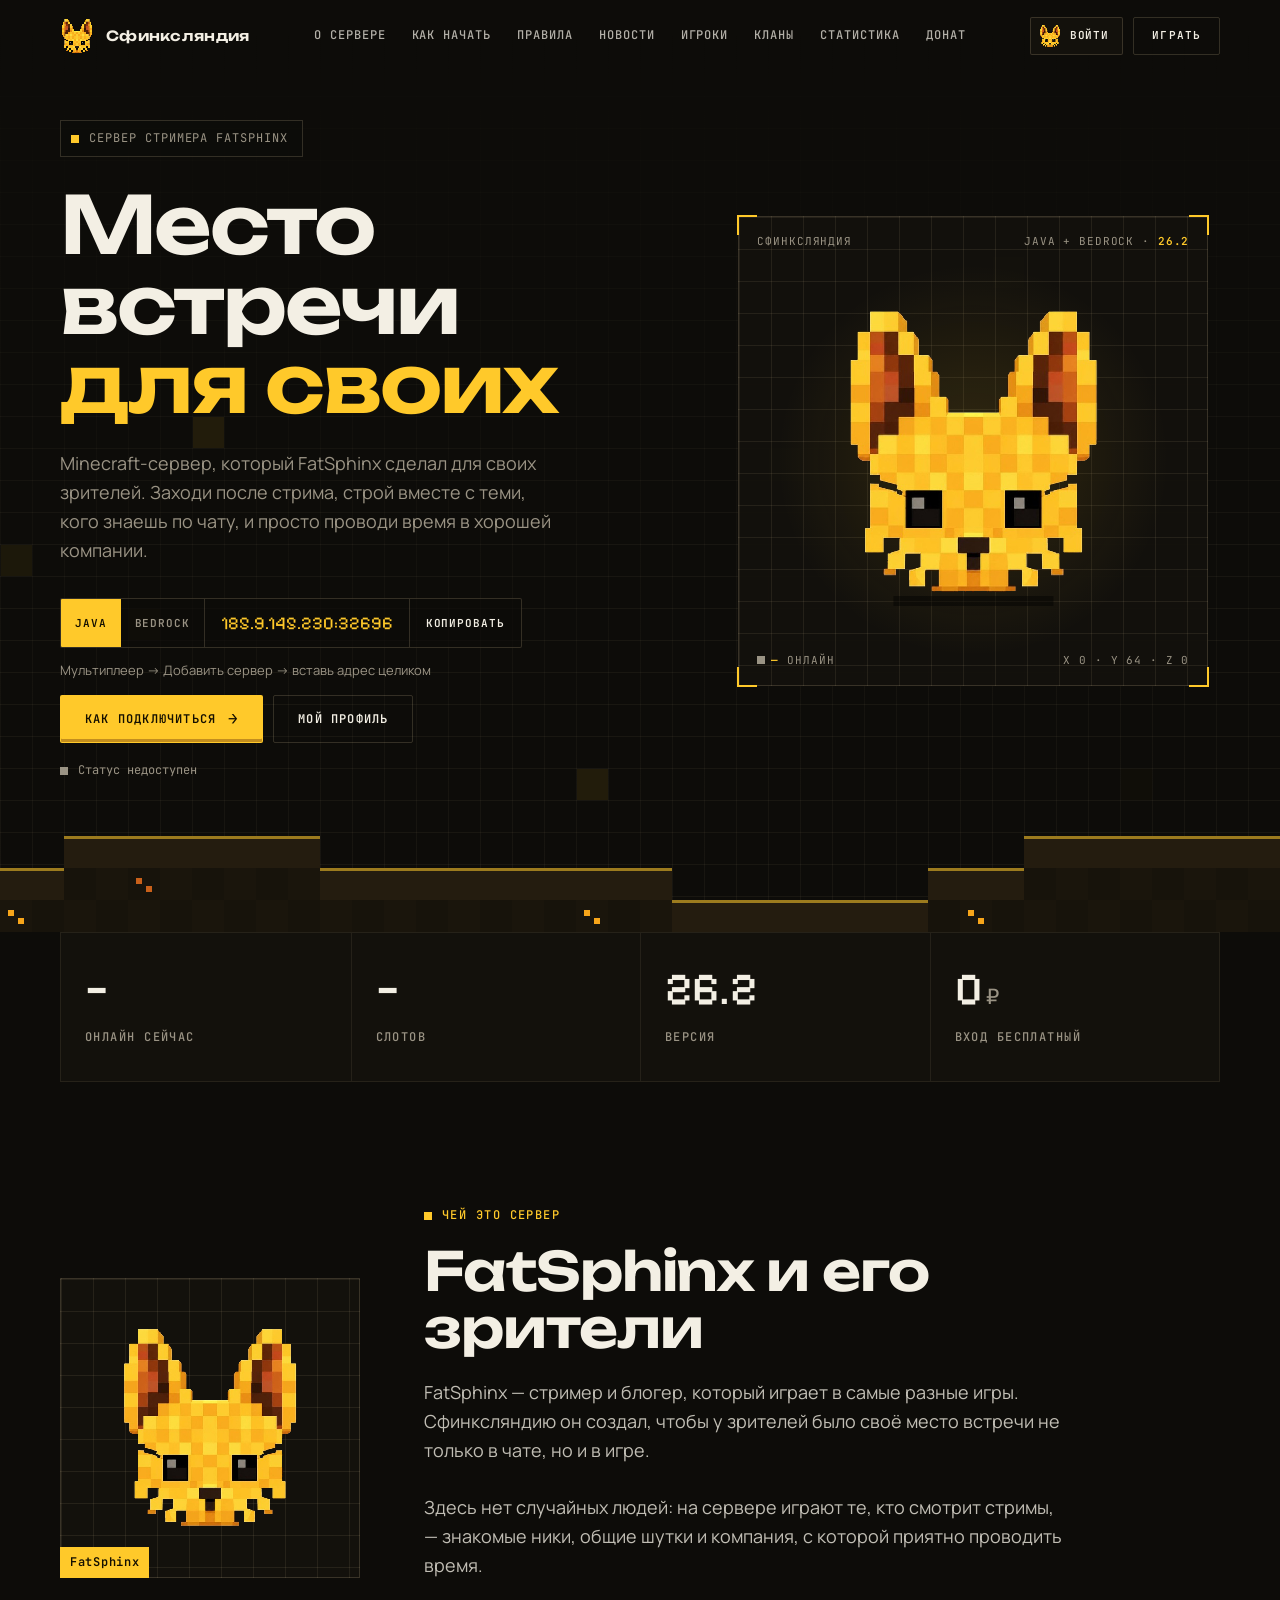
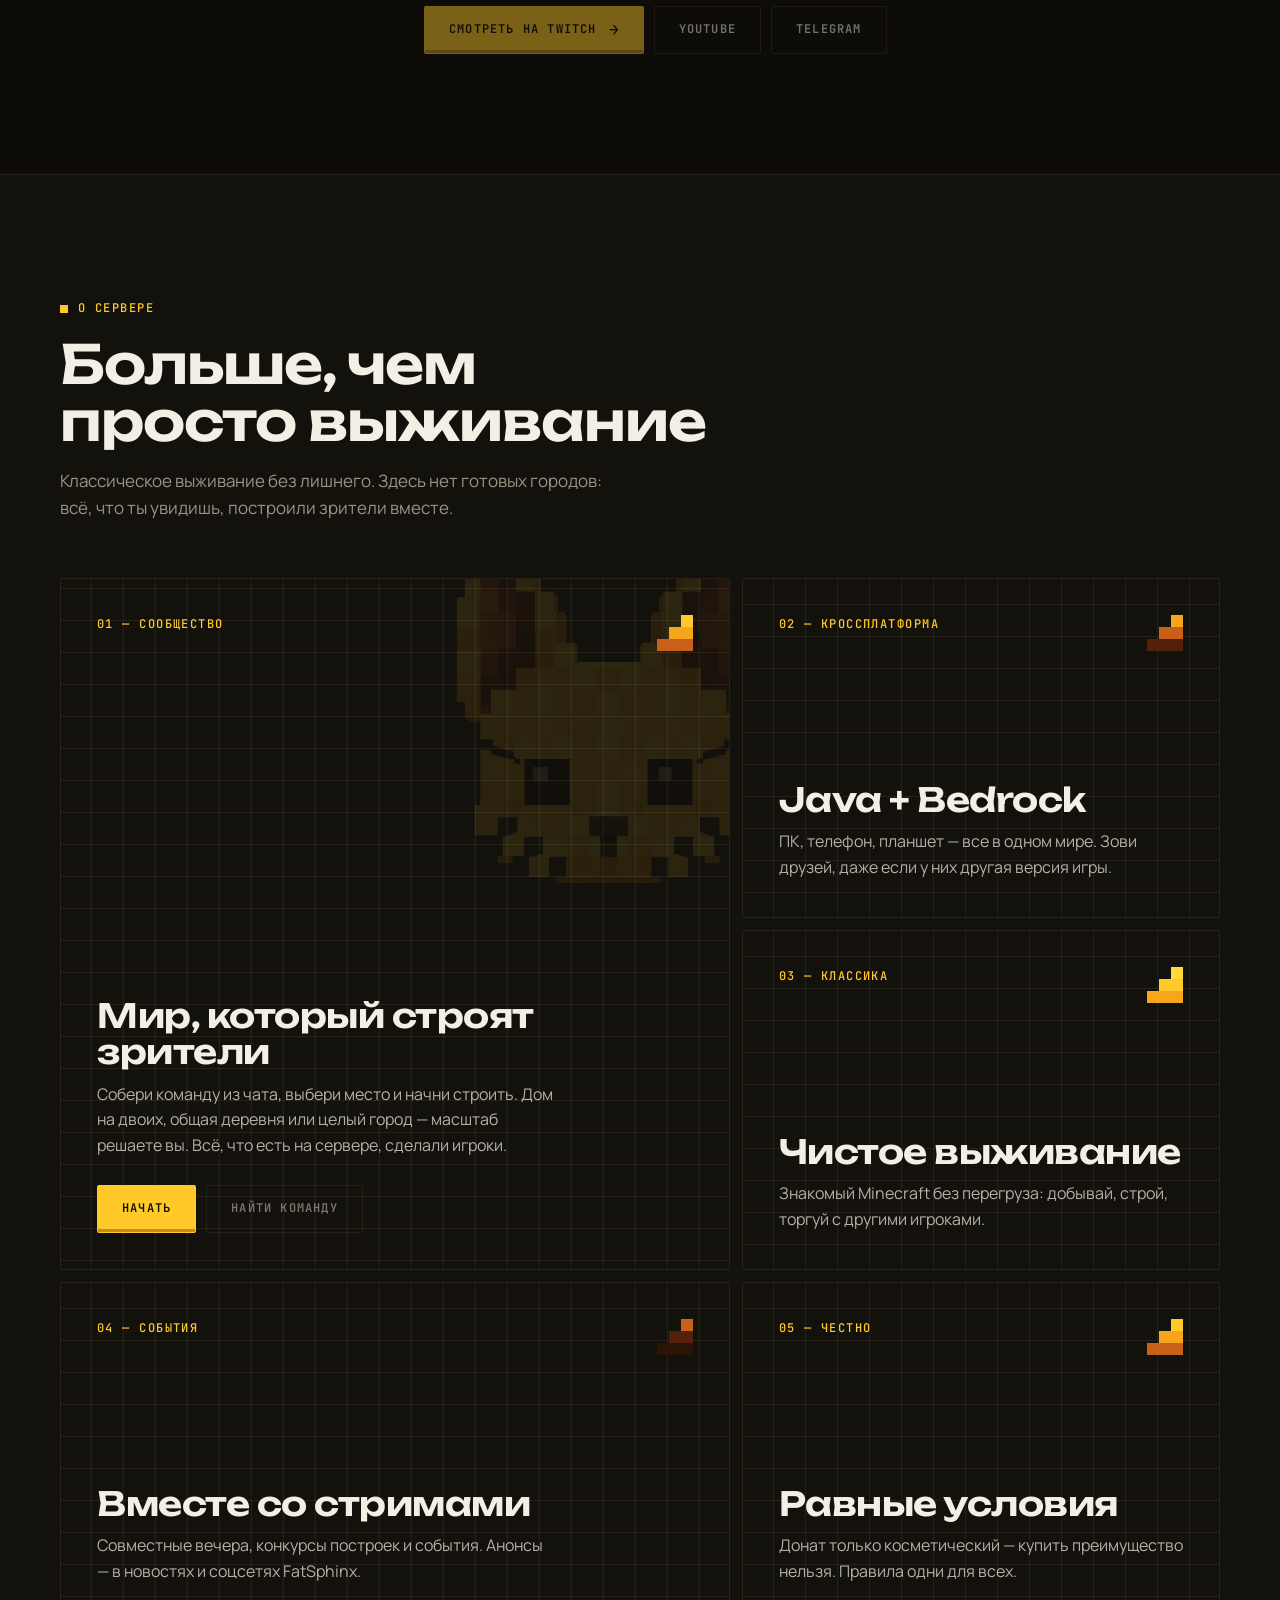
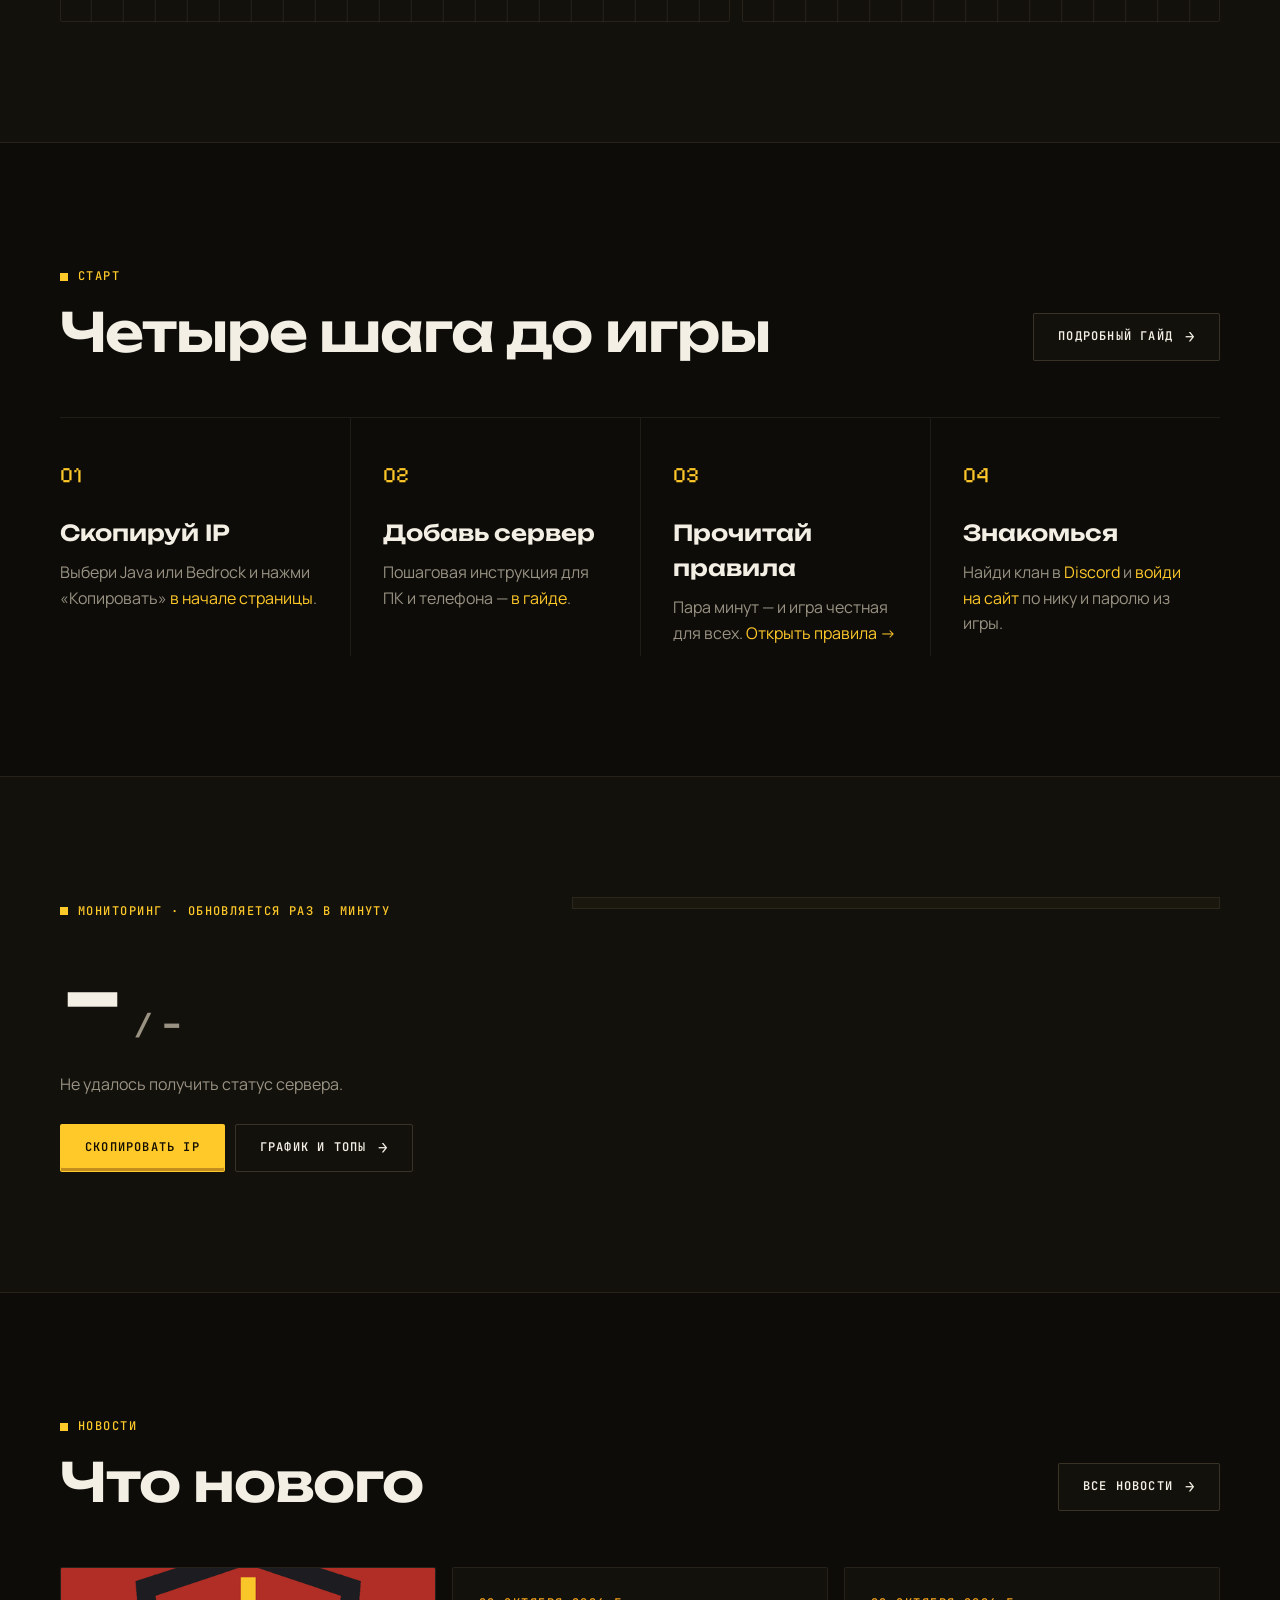
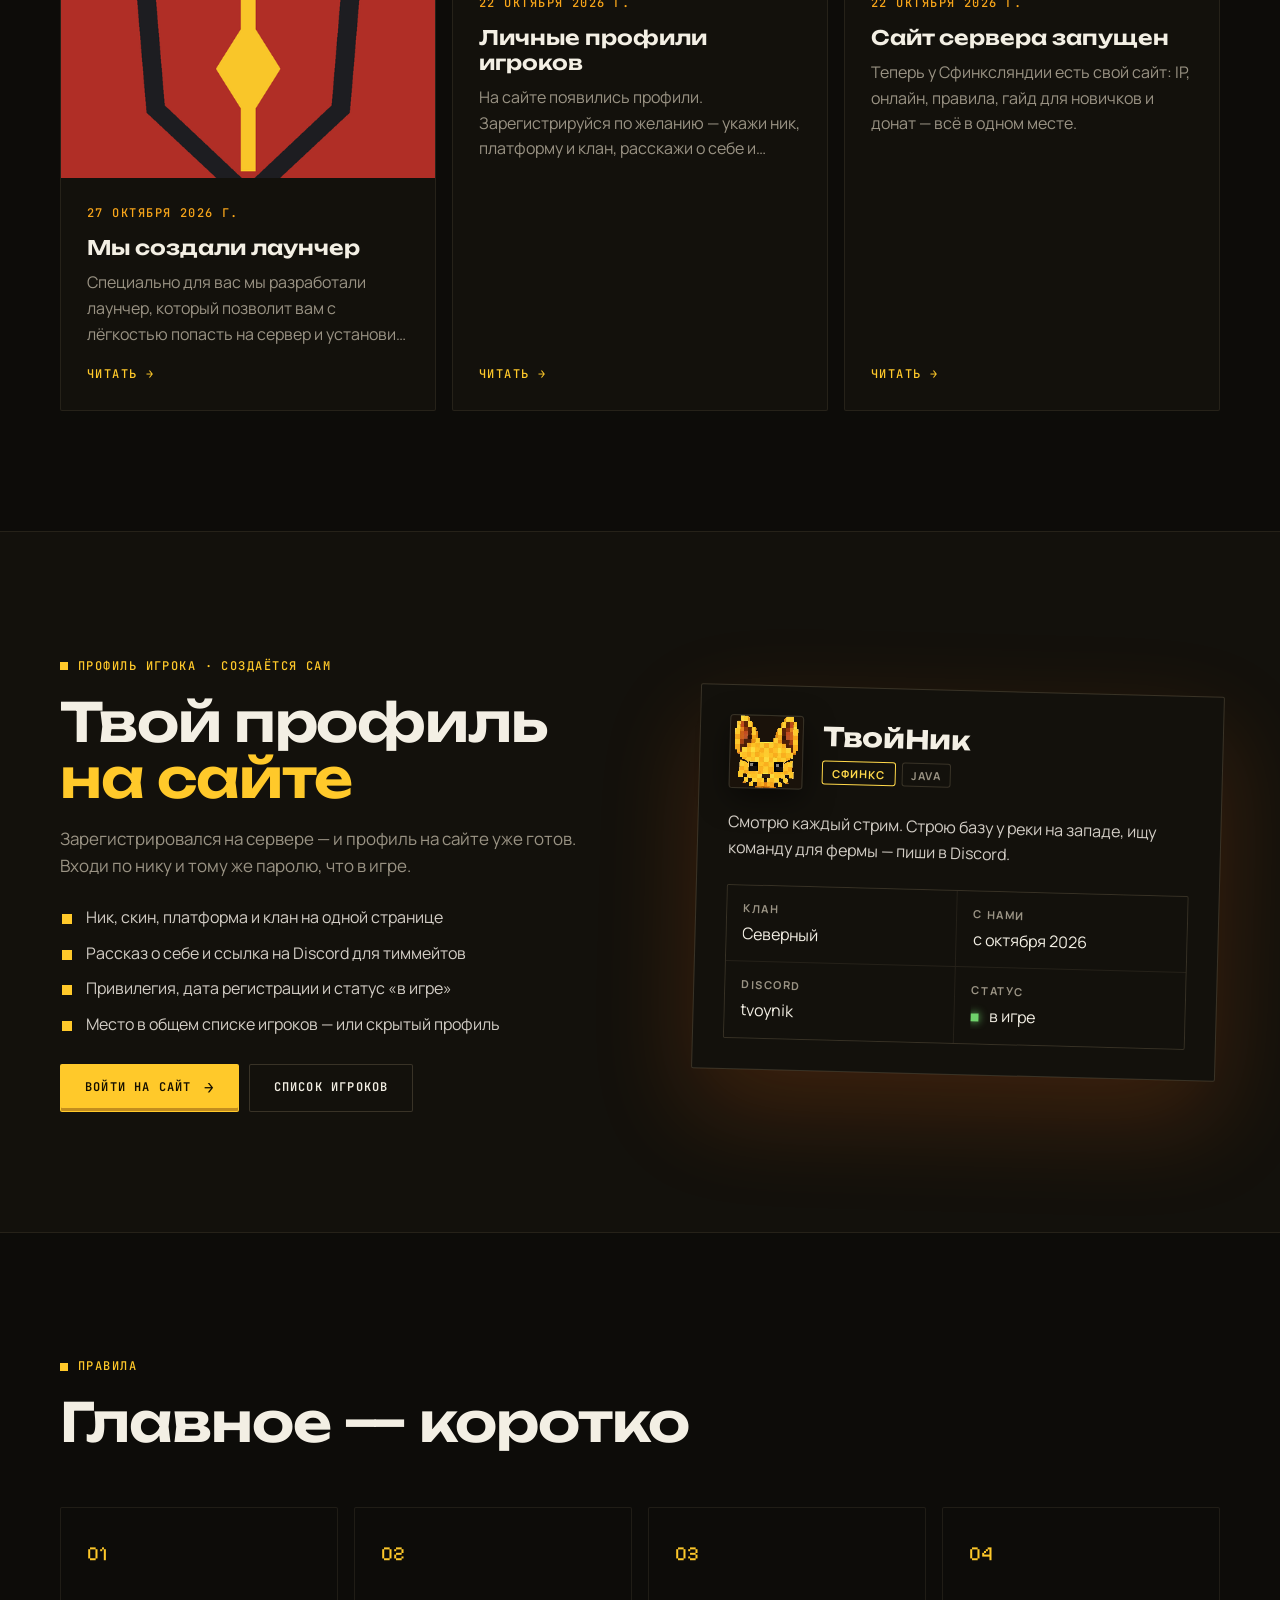
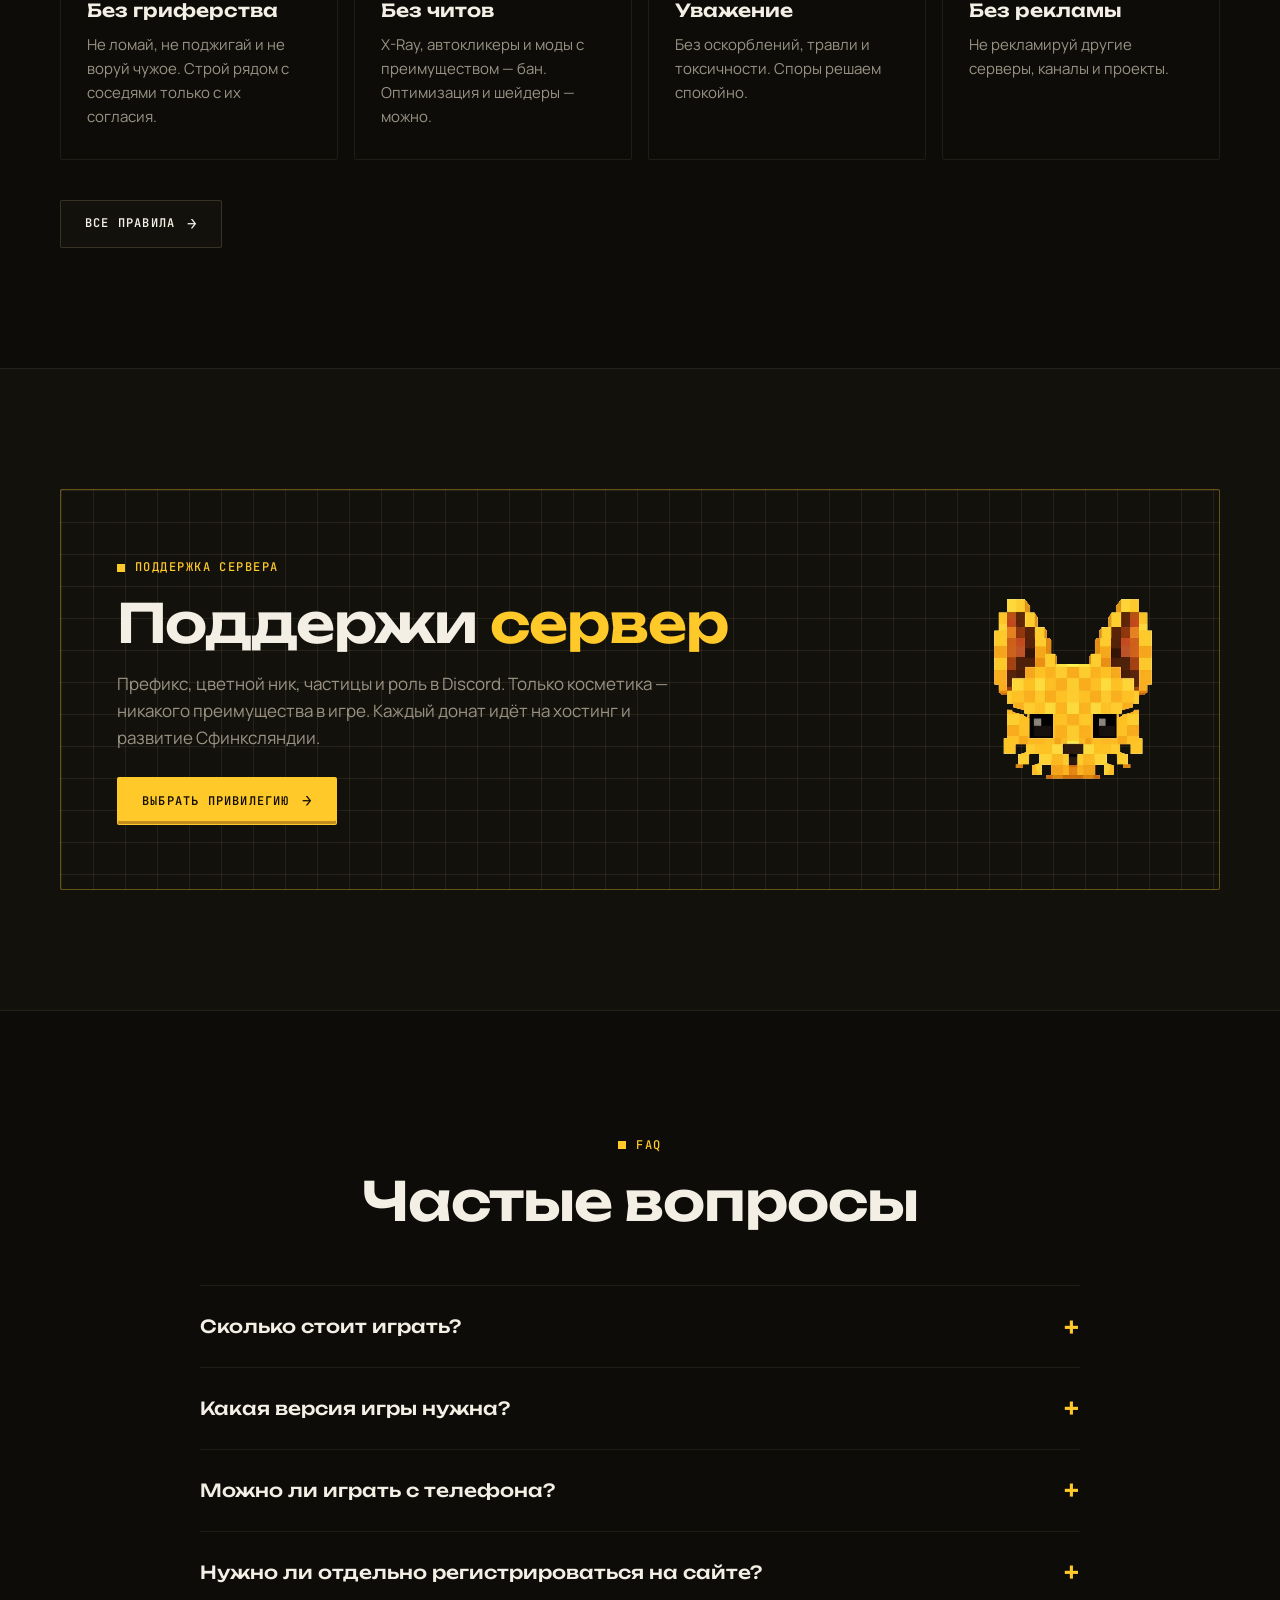
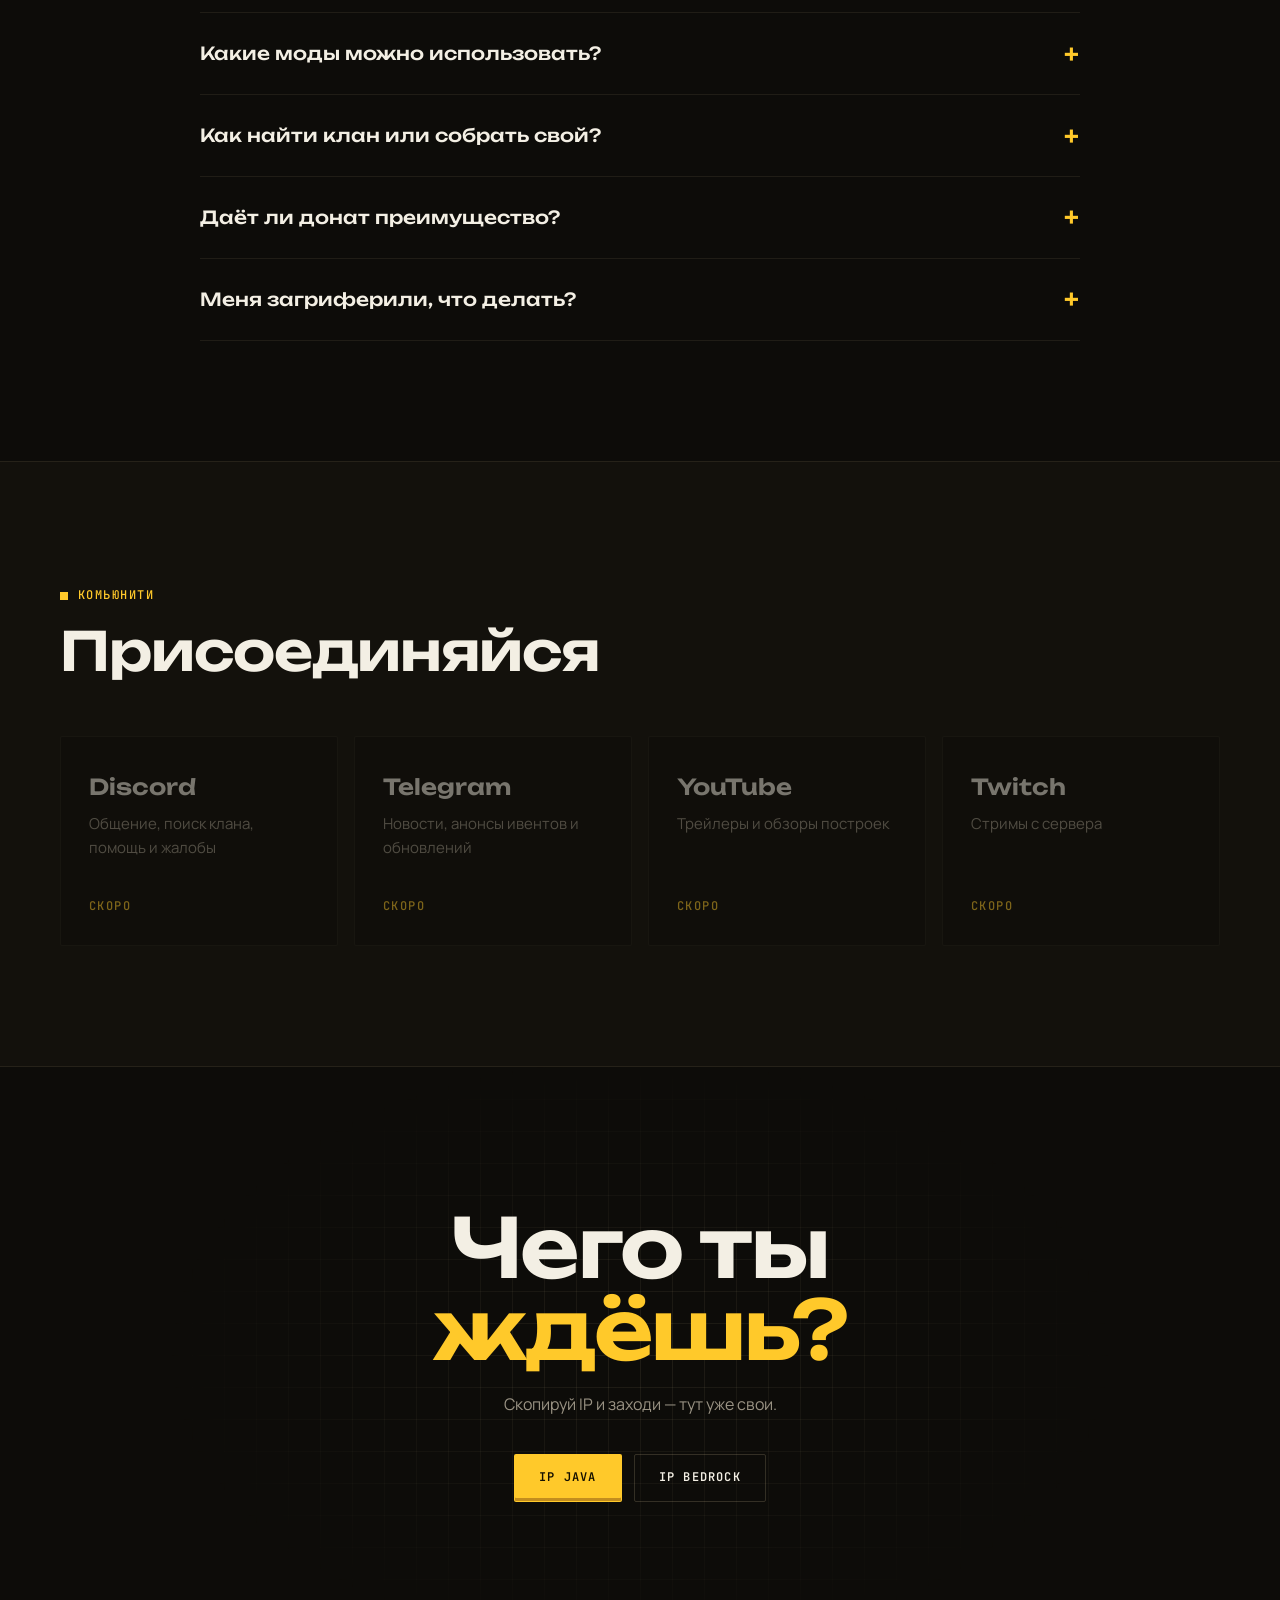
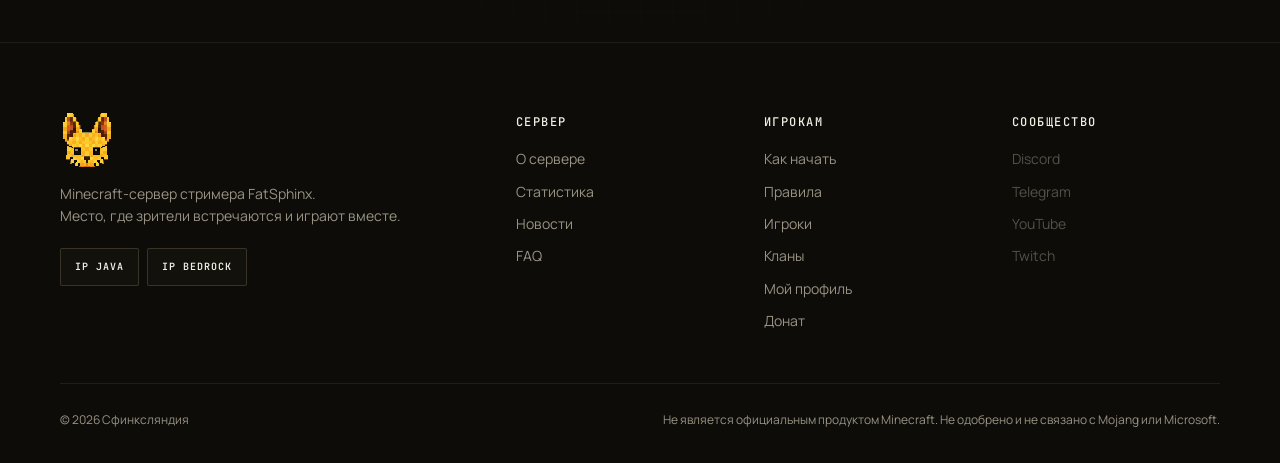
==== commit f6a7c48b: "Сайт: страница «Статистика» — онлайн, TPS, график, топы, миры Co-Authored-By: Claude Opus 5.5 <norep" ====
--- a/index.html
+++ b/index.html
@@ -29,6 +29,7 @@
       <a href="news.html">Новости</a>
       <a href="players.html">Игроки</a>
       <a href="clans.html">Кланы</a>
+      <a href="stats.html">Статистика</a>
       <a href="donate.html">Донат</a>
     </nav>
     <div class="header__right">
@@ -165,7 +166,10 @@
         <span class="head__label caps">Мониторинг · обновляется раз в минуту</span>
         <div class="online__big" id="online-big">—<small> / —</small></div>
         <p class="online__motd" id="online-motd">Загружаем…</p>
-        <button class="btn btn--primary" data-copy="java">Скопировать IP</button>
+        <div class="tile__actions" style="margin-top:0">
+          <button class="btn btn--primary" data-copy="java">Скопировать IP</button>
+          <a class="btn btn--ghost" href="stats.html">График и топы <span class="arr">→</span></a>
+        </div>
       </div>
       <div class="reveal">
         <div class="bar"><div class="bar__fill" id="bar-fill"></div></div>
--- a/style.css
+++ b/style.css
@@ -706,3 +706,65 @@
 .help-mini summary { cursor: pointer; color: var(--muted); font-size: 14px; }
 .help-mini summary:hover { color: var(--text); }
 .help-mini ul { margin-top: 12px; padding-left: 18px; display: grid; gap: 8px; color: var(--muted); font-size: 14px; }
+
+/* ---------- Кланы из игры ---------- */
+.clan-name { font-weight: inherit; }
+.cl-card b .chip { vertical-align: 3px; height: 20px; padding: 0 6px; }
+.clan-stats { margin: 26px 0 0; max-width: 680px; grid-template-columns: repeat(5, minmax(0, 1fr)); }
+@media (max-width: 760px) { .clan-stats { grid-template-columns: repeat(3, minmax(0, 1fr)); } }
+.note-box { margin-bottom: 24px; color: rgba(243,239,228,.85); border-color: rgba(255,201,42,.35); }
+.acc-page code, .note code { font-family: var(--mono); font-size: .9em; color: var(--yellow); background: var(--bg-3); padding: 1px 6px; }
+
+/* =========================================================
+   Статистика сервера
+   ========================================================= */
+.st-specs { margin-bottom: 20px; }
+.st-specs .spec__num small { font-family: var(--body); }
+.st-small { font-family: var(--head); font-weight: 600; font-size: clamp(22px, 2.4vw, 32px); }
+.status--off { color: var(--muted); }
+/* Статус TPS: цвет + значок + слово */
+.st-badge { display: inline-flex; gap: 4px; margin-left: 6px; padding: 1px 6px; border: 1px solid currentColor; font-size: 10px; letter-spacing: .04em; }
+.st-badge--good { color: var(--green); }
+.st-badge--warn { color: var(--amber); }
+.st-badge--bad { color: var(--red); }
+
+.st-chart-card { margin-bottom: 20px; position: relative; }
+.st-chart-head { display: flex; justify-content: space-between; align-items: start; gap: 16px; flex-wrap: wrap; margin-bottom: 14px; }
+.st-chart-head h3 { margin-bottom: 4px; }
+.st-chart-head b { color: var(--text); }
+.st-chart { position: relative; min-height: 260px; }
+.ch { display: block; overflow: visible; }
+.ch-grid { stroke: var(--line); stroke-width: 1; }
+.ch-ax { fill: var(--muted); font-family: var(--mono); font-size: 11px; }
+.ch-line { fill: none; stroke: var(--yellow); stroke-width: 2; stroke-linejoin: round; stroke-linecap: round; }
+.ch-area { fill: rgba(255,201,42,.12); }
+.ch-cross { stroke: var(--line-2); stroke-width: 1; stroke-dasharray: 3 3; }
+.ch-dot { fill: var(--yellow); stroke: var(--bg-2); stroke-width: 2; }
+.ch-tip { position: absolute; pointer-events: none; min-width: 140px; padding: 8px 10px; background: var(--bg); border: 1px solid var(--line-2); font-size: 13px; box-shadow: 0 10px 30px rgba(0,0,0,.5); }
+.ch-tip b { font-family: var(--pixel); font-size: 18px; color: var(--text); font-weight: 500; }
+.ch-tip span { display: block; color: var(--muted); font-family: var(--mono); font-size: 11px; margin-top: 2px; }
+.st-table { margin-top: 12px; }
+.st-table summary { cursor: pointer; color: var(--muted); font-size: 13px; }
+.st-table .st-worlds { margin-top: 10px; max-height: 300px; overflow: auto; }
+
+.st-tops { display: grid; grid-template-columns: repeat(2, minmax(0, 1fr)); gap: 20px; margin: 20px 0; }
+.st-top { list-style: none; display: grid; gap: 2px; }
+.st-top li { overflow: hidden; position: relative; display: grid; grid-template-columns: 24px minmax(0, 1fr) auto; gap: 10px; align-items: center; padding: 8px 6px; isolation: isolate; }
+.st-top__n { font-family: var(--pixel); color: var(--muted); font-size: 15px; text-align: right; }
+.st-top li:nth-child(-n+3) .st-top__n { color: var(--yellow); }
+.st-top a { display: flex; align-items: center; gap: 8px; min-width: 0; overflow: hidden; text-overflow: ellipsis; white-space: nowrap; }
+.st-top a:hover { color: var(--yellow); }
+.st-top img { width: 24px; height: 24px; image-rendering: pixelated; flex: none; }
+.st-top__v { font-family: var(--mono); font-size: 13px; color: var(--text); }
+/* Полоса величины — одна приглушённая гамма, за текстом */
+.st-top__bar { position: absolute; left: 0; top: 2px; bottom: 2px; z-index: -1; background: rgba(255,201,42,.07); border-right: 2px solid rgba(255,201,42,.35); }
+
+.st-worlds { display: grid; }
+.st-worlds__row { display: grid; grid-template-columns: minmax(0, 2fr) repeat(3, minmax(0, 1fr)); gap: 12px; padding: 10px 0; border-bottom: 1px solid var(--line); font-family: var(--mono); font-size: 13px; }
+.st-worlds__row:last-child { border-bottom: 0; }
+.st-worlds__row span:first-child { font-family: var(--body); display: grid; }
+.st-worlds__row small { font-size: 12px; }
+.st-worlds__head { color: var(--muted); font-size: 11px; }
+.st-table .st-worlds__row { grid-template-columns: 1fr 1fr; }
+@media (max-width: 860px) { .st-tops { grid-template-columns: 1fr; } }
+@media (max-width: 760px) { .st-worlds__row { grid-template-columns: minmax(0, 1.4fr) repeat(3, minmax(0, 1fr)); gap: 6px; font-size: 12px; } }
